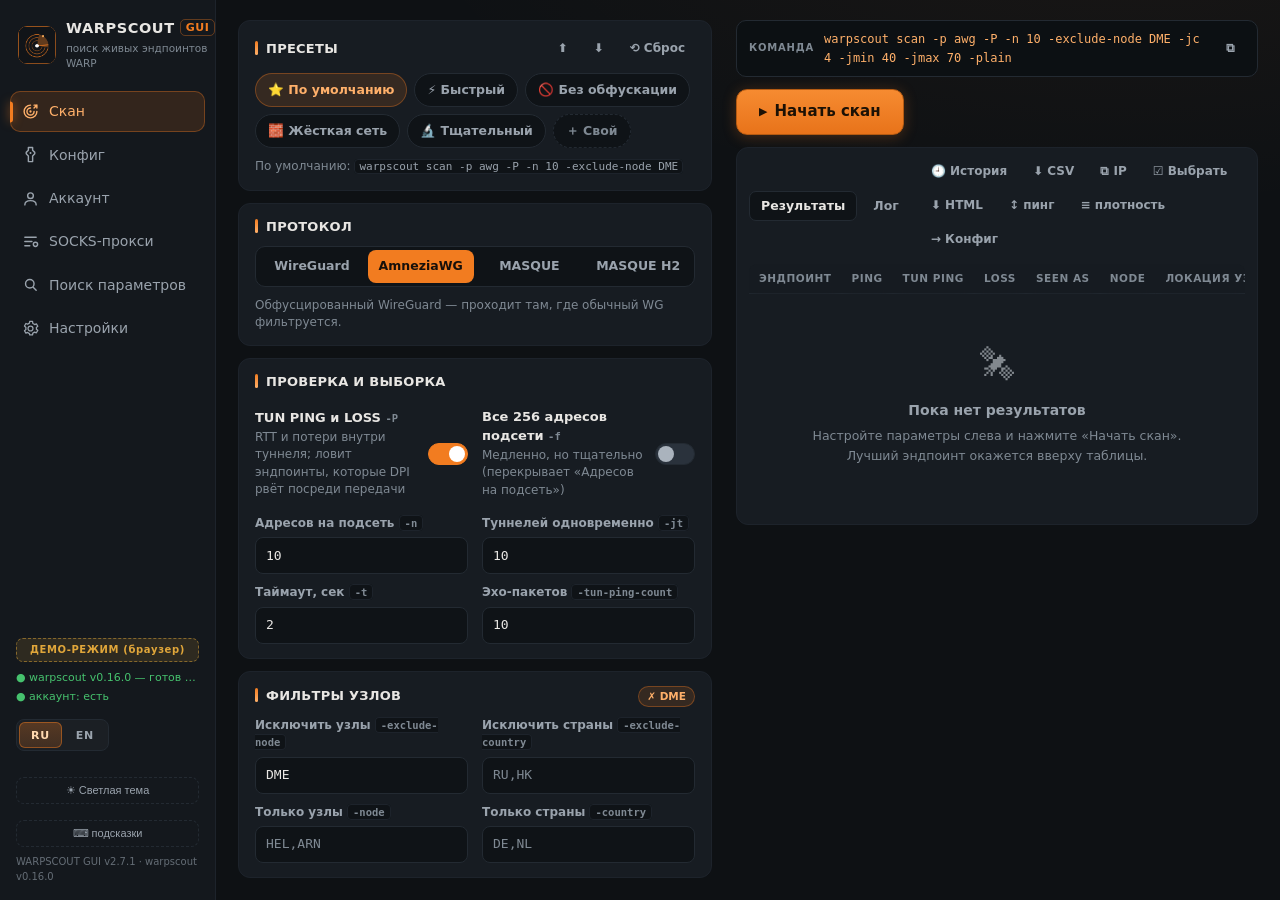
==== index.html @ 7aa06a0f "demo 2.7.1: авто-деплой CI (тег v2.7.1)" ====
<!DOCTYPE html>
<html lang="ru">
<head>
  <meta charset="UTF-8" />
  <!-- v2.5.9 (аудит SEC-3): CSP — второй барьер после экранирования.
       Все скрипты/стили/картинки — только локальные файлы приложения;
       'unsafe-inline' в style-src нужен статическим style="" и innerHTML;
       file: — явный источник для Android-ассетов (file:-origin, где 'self'
       ненадёжен); connect-src — только локальный WS/HTTP Neutralino
       (приложение не ходит во внешние хосты: регистрацию и скан делает
       ядро warpscout); object/base-uri/form-action закрыты. -->
  <meta http-equiv="Content-Security-Policy" content="default-src 'none'; script-src 'self' file:; style-src 'self' file: 'unsafe-inline'; img-src 'self' file: data:; font-src 'self' file: data:; connect-src 'self' ws://127.0.0.1:* ws://localhost:* http://127.0.0.1:* http://localhost:*; object-src 'none'; base-uri 'none'; form-action 'none'" />
  <meta name="viewport" content="width=device-width, initial-scale=1.0, viewport-fit=cover" />
  <title>WARPSCOUT GUI</title>
  <link rel="stylesheet" href="css/app.css?v=v2.7.1" />
  <link rel="stylesheet" href="css/touch.css?v=v2.7.1" />
  <link rel="icon" href="icons/favicon.png" />
  <script src="js/demo-touch.js?v=v2.7.1"></script>
</head>
<body>
  <div id="app" class="app">
    <!-- ══════════ Sidebar ══════════ -->
    <aside class="sidebar" id="sidebar">
      <div class="brand">
        <img src="icons/appIcon.png" alt="Логотип WARPSCOUT GUI" class="brand__icon" />
        <div class="brand__text">
          <div class="brand__name">WARPSCOUT<span class="brand__gui">GUI</span></div>
          <div class="brand__sub">поиск живых эндпоинтов WARP</div>
        </div>
      </div>

      <nav class="nav" aria-label="Разделы приложения">
        <button class="nav__item is-active" data-tab="scan" type="button" aria-label="Скан">
          <svg viewBox="0 0 24 24" class="nav__ico" aria-hidden="true" focusable="false"><path d="M12 3a9 9 0 1 0 9 9" fill="none" stroke="currentColor" stroke-width="2" stroke-linecap="round"/><path d="M12 7a5 5 0 1 0 5 5" fill="none" stroke="currentColor" stroke-width="2" stroke-linecap="round"/><circle cx="12" cy="12" r="1.6" fill="currentColor"/><path d="M17 7l4-4M21 3h-4M21 3v4" stroke="currentColor" stroke-width="2" stroke-linecap="round" fill="none"/></svg>
          <span>Скан</span>
        </button>
        <button class="nav__item" data-tab="config" type="button" aria-label="Конфиг">
          <svg viewBox="0 0 24 24" class="nav__ico" aria-hidden="true" focusable="false"><path d="M9 2h6v4l3 3v2l-3 3v8H9v-8l-3-3V9l3-3V2z" fill="none" stroke="currentColor" stroke-width="2" stroke-linejoin="round"/><circle cx="12" cy="10" r="1.4" fill="currentColor"/></svg>
          <span>Конфиг</span>
        </button>
        <button class="nav__item" data-tab="account" type="button" aria-label="Аккаунт">
          <svg viewBox="0 0 24 24" class="nav__ico" aria-hidden="true" focusable="false"><circle cx="12" cy="8" r="4" fill="none" stroke="currentColor" stroke-width="2"/><path d="M4 21c0-4 3.6-6 8-6s8 2 8 6" fill="none" stroke="currentColor" stroke-width="2" stroke-linecap="round"/></svg>
          <span>Аккаунт</span>
        </button>
        <button class="nav__item" data-tab="socks" type="button" aria-label="SOCKS-прокси">
          <svg viewBox="0 0 24 24" class="nav__ico" aria-hidden="true" focusable="false"><path d="M4 6h16M4 12h10M4 18h7" stroke="currentColor" stroke-width="2" stroke-linecap="round"/><circle cx="19" cy="16" r="3" fill="none" stroke="currentColor" stroke-width="2"/></svg>
          <span>SOCKS-прокси</span>
        </button>
        <button class="nav__item" data-tab="tools" type="button" aria-label="Поиск параметров">
          <svg viewBox="0 0 24 24" class="nav__ico" aria-hidden="true" focusable="false"><circle cx="11" cy="11" r="6" fill="none" stroke="currentColor" stroke-width="2"/><path d="M20 20l-4.2-4.2" stroke="currentColor" stroke-width="2" stroke-linecap="round"/></svg>
          <span>Поиск параметров</span>
        </button>
        <button class="nav__item" data-tab="settings" type="button" aria-label="Настройки">
          <svg viewBox="0 0 24 24" class="nav__ico" aria-hidden="true" focusable="false"><path d="M12 8.5A3.5 3.5 0 1 0 12 15.5 3.5 3.5 0 0 0 12 8.5zm8.4 3.5a8.4 8.4 0 0 0-.15-1.5l2.05-1.6-2-3.46-2.42.98a8.4 8.4 0 0 0-2.6-1.5L14.9 2h-4l-.37 2.42a8.4 8.4 0 0 0-2.6 1.5l-2.42-.98-2 3.46L5.56 10.5a8.4 8.4 0 0 0 0 3L3.5 15.1l2 3.46 2.42-.98a8.4 8.4 0 0 0 2.6 1.5L10.9 21h4l.37-2.42a8.4 8.4 0 0 0 2.6-1.5l2.42.98 2-3.46-2.06-1.6c.1-.49.17-.99.17-1.5z" fill="none" stroke="currentColor" stroke-width="1.8" stroke-linejoin="round"/></svg>
          <span>Настройки</span>
        </button>
      </nav>

      <div class="sidebar__footer">
        <div class="mode-badge" id="modeBadge" hidden>ДЕМО-РЕЖИМ (браузер)</div>
        <div class="statusline" id="statusline">
          <div class="statusline__row" id="stWs" title="">● warpscout: проверка…</div>
          <div class="statusline__row" id="stAcc">● аккаунт: проверка…</div>
        </div>
        <button class="sidebar__kbd" id="btnTheme" type="button" title="Переключить светлую/тёмную тему" aria-label="Переключить тему">☀ Светлая тема</button>
        <button class="sidebar__kbd" id="btnKbd" type="button" title="Горячие клавиши (?)" aria-label="Горячие клавиши">⌨ подсказки</button>
        <div class="sidebar__ver">WARPSCOUT GUI v2.7.1 · warpscout v0.16.0</div>
      </div>
    </aside>

    <!-- ══════════ Main ══════════ -->
    <main class="main">
      <!-- ───────── SCAN TAB ───────── -->
      <section class="tab is-active" id="tab-scan" aria-label="Скан">
        <div class="scan-grid">
          <div class="scan-form">
            <div class="card">
              <div class="card__head">
                <h2>Пресеты</h2>
                <div class="card__tools">
                  <button class="btn btn--ghost btn--sm" id="btnPresetsExport" type="button" title="Экспортировать свои пресеты в JSON-файл (поделиться)" aria-label="Экспорт пресетов">⬆</button>
                  <button class="btn btn--ghost btn--sm" id="btnPresetsImport" type="button" title="Импортировать пресеты из JSON-файла" aria-label="Импорт пресетов">⬇</button>
                  <button class="btn btn--ghost btn--sm" id="btnResetPreset" type="button" title="Вернуть команду по умолчанию">⟲ Сброс</button>
                </div>
              </div>
              <div class="chips" id="presetChips">
                <button class="chip is-active" data-preset="default" type="button">⭐ По умолчанию</button>
                <button class="chip" data-preset="fast" type="button">⚡ Быстрый</button>
                <button class="chip" data-preset="noobf" type="button">🚫 Без обфускации</button>
                <button class="chip" data-preset="hard" type="button">🧱 Жёсткая сеть</button>
                <button class="chip" data-preset="full" type="button">🔬 Тщательный</button>
                <span id="customPresetChips" class="chips__custom"></span>
                <button class="chip chip--add" id="btnPresetSave" type="button" title="Сохранить текущие параметры как пресет">＋ Свой</button>
              </div>
              <div class="preset-save hidden" id="presetSaveRow">
                <input type="text" id="presetName" maxlength="24" placeholder="Название пресета" aria-label="Название пресета" />
                <button class="btn btn--primary btn--sm" id="btnPresetSaveOk" type="button">Сохранить</button>
                <button class="btn btn--ghost btn--sm" id="btnPresetSaveCancel" type="button">Отмена</button>
              </div>
              <p class="hint" id="presetHint">По умолчанию: <code>warpscout scan -p awg -P -n 10 -exclude-node DME</code></p>
            </div>

            <div class="card">
              <div class="card__head"><h2>Протокол</h2></div>
              <div class="seg" id="protoSeg" role="radiogroup" aria-label="Протокол туннеля">
                <button class="seg__btn" data-proto="wg" type="button">WireGuard</button>
                <button class="seg__btn is-active" data-proto="awg" type="button">AmneziaWG</button>
                <button class="seg__btn" data-proto="masque" type="button">MASQUE</button>
                <button class="seg__btn" data-proto="masque-h2" type="button">MASQUE H2</button>
              </div>
              <p class="hint" id="protoHint">Обфусцированный WireGuard — проходит там, где обычный WG фильтруется.</p>
            </div>

            <div class="card">
              <div class="card__head"><h2>Проверка и выборка</h2></div>
              <div class="form-grid">
                <label class="switch-row" for="fTunPing">
                  <div>
                    <div class="switch-row__title">TUN PING и LOSS <code>-P</code></div>
                    <div class="hint">RTT и потери внутри туннеля; ловит эндпоинты, которые DPI рвёт посреди передачи</div>
                  </div>
                  <span class="switch"><input type="checkbox" id="fTunPing" checked /><i></i></span>
                </label>
                <label class="switch-row" for="fFull">
                  <div>
                    <div class="switch-row__title">Все 256 адресов подсети <code>-f</code></div>
                    <div class="hint">Медленно, но тщательно (перекрывает «Адресов на подсеть»)</div>
                  </div>
                  <span class="switch"><input type="checkbox" id="fFull" /><i></i></span>
                </label>
                <label class="field">
                  <span class="field__label">Адресов на подсеть <code>-n</code></span>
                  <input type="number" id="fSample" min="1" max="256" value="10" />
                </label>
                <label class="field">
                  <span class="field__label">Туннелей одновременно <code>-jt</code></span>
                  <input type="number" id="fJt" min="1" max="100" value="10" />
                </label>
                <label class="field">
                  <span class="field__label">Таймаут, сек <code>-t</code></span>
                  <input type="number" id="fTimeout" min="1" max="30" value="2" />
                </label>
                <label class="field">
                  <span class="field__label">Эхо-пакетов <code>-tun-ping-count</code></span>
                  <input type="number" id="fTunPingCount" min="5" max="50" value="10" />
                </label>
              </div>
            </div>

            <div class="card">
              <div class="card__head">
                <h2>Фильтры узлов</h2>
                <!-- v2.6.4: живой индикатор активных фильтров (рендерит renderNodeFilterBadge,
                     13-form-paths.js) вместо статичного «DME исключён» -->
                <span class="badge badge--accent badge--filter" id="nodeFilterBadge" data-i18n="off" hidden></span>
              </div>
              <div class="form-grid form-grid--2">
                <label class="field">
                  <span class="field__label">Исключить узлы <code>-exclude-node</code></span>
                  <input type="text" id="fExclNode" value="DME" list="colos" placeholder="DME,FRA" />
                </label>
                <label class="field">
                  <span class="field__label">Исключить страны <code>-exclude-country</code></span>
                  <input type="text" id="fExclCountry" placeholder="RU,HK" list="isoCodes" />
                </label>
                <label class="field">
                  <span class="field__label">Только узлы <code>-node</code></span>
                  <input type="text" id="fNode" placeholder="HEL,ARN" list="colos" />
                </label>
                <label class="field">
                  <span class="field__label">Только страны <code>-country</code></span>
                  <input type="text" id="fCountry" placeholder="DE,NL" list="isoCodes" />
                </label>
              </div>
              <datalist id="colos">
                <option value="DME"></option><option value="LED"></option><option value="ARN"></option>
                <option value="HEL"></option><option value="FRA"></option><option value="AMS"></option>
                <option value="WAW"></option><option value="VIE"></option><option value="PRG"></option>
                <option value="IST"></option><option value="HKG"></option><option value="SIN"></option>
                <option value="NRT"></option><option value="LAX"></option><option value="JFK"></option>
              </datalist>
              <datalist id="isoCodes">
                <option value="RU"></option><option value="DE"></option><option value="NL"></option>
                <option value="SE"></option><option value="FI"></option><option value="PL"></option>
                <option value="US"></option><option value="HK"></option><option value="SG"></option>
                <option value="TR"></option><option value="AT"></option><option value="CZ"></option>
              </datalist>
            </div>

            <div class="card" id="cardAwg">
              <div class="card__head"><h2>Обфускация AmneziaWG</h2></div>
              <p class="hint">Jc/Jmin/Jmax — общие с генератором конфигов: правка здесь или на вкладке «Конфиг» синхронно меняет оба. «Случайный junk» рандомизирует набор только на время прогона — конфиг не трогает.</p>
              <div class="field">
                <span class="field__label">Поддельный первый пакет <code>-gen-i1</code></span>
                <div class="seg seg--wrap" id="i1Seg" role="radiogroup" aria-label="Генерация I1">
                  <button class="seg__btn is-active" data-i1="" type="button">iCloud (базовый)</button>
                  <button class="seg__btn" data-i1="quic" type="button">QUIC</button>
                  <button class="seg__btn" data-i1="dns" type="button">DNS</button>
                  <button class="seg__btn" data-i1="sip" type="button">SIP</button>
                  <button class="seg__btn" data-i1="stun" type="button">STUN</button>
                  <button class="seg__btn" data-i1="random" type="button">Random</button>
                </div>
              </div>
              <div class="form-grid form-grid--2">
                <label class="field">
                  <span class="field__label">SNI для I1 <code>-i1-sni</code></span>
                  <input type="text" id="fI1Sni" placeholder="случайный известный хост" list="sniHints" />
                </label>
                <label class="field">
                  <span class="field__label">Мусорных пакетов <code>-jc</code></span>
                  <input type="number" id="fJc" min="0" max="255" value="4" />
                </label>
                <label class="field">
                  <span class="field__label">Jmin <code>-jmin</code></span>
                  <input type="number" id="fJmin" min="0" max="5000" value="40" />
                </label>
                <label class="field">
                  <span class="field__label">Jmax <code>-jmax</code></span>
                  <input type="number" id="fJmax" min="0" max="5000" value="70" />
                </label>
              </div>
              <label class="switch-row" for="fGenJunk">
                <div>
                  <div class="switch-row__title">Случайный junk <code>-gen-junk</code></div>
                  <div class="hint">Случайные jc/jmin/jmax на этот запуск (перекрывает поля выше)</div>
                </div>
                <span class="switch"><input type="checkbox" id="fGenJunk" /><i></i></span>
              </label>
            </div>

            <div class="card hidden" id="cardMasque">
              <div class="card__head"><h2>MASQUE</h2></div>
              <div class="form-grid form-grid--2">
                <label class="field">
                  <span class="field__label">SNI <code>-masque-sni</code></span>
                  <input type="text" id="fMasqueSni" placeholder="consumer-masque.cloudflareclient.com" list="sniHints" />
                </label>
                <label class="field">
                  <span class="field__label">Попыток на эндпоинт <code>-masque-attempts</code></span>
                  <input type="number" id="fMasqueAttempts" min="1" max="10" value="3" />
                </label>
              </div>
            </div>

            <details class="card card--details" id="cardWiW">
              <summary class="card__head"><h2>WARP-in-WARP и продвинутое</h2><span class="badge">опционально</span></summary>
              <div class="form-grid form-grid--2">
                <label class="field">
                  <span class="field__label">Через эндпоинт <code>-through</code></span>
                  <input type="text" id="fThrough" placeholder="188.114.97.177:2408" />
                </label>
                <label class="field">
                  <span class="field__label">Протокол внутри <code>-inner-proto</code></span>
                  <select id="fInnerProto"><option value="">wg (по умолчанию)</option><option value="awg">awg</option></select>
                </label>
                <label class="field field--wide">
                  <span class="field__label">Свои адреса <code>-target</code> (IP или CIDR, через запятую)</span>
                  <input type="text" id="fTarget" placeholder="188.114.98.58,162.159.192.0/28" />
                </label>
                <label class="field">
                  <span class="field__label">Цель TUN PING <code>-ping-target</code></span>
                  <input type="text" id="fPingTarget" placeholder="1.1.1.1" />
                </label>
                <label class="field">
                  <span class="field__label">Порт <code>-port</code></span>
                  <input type="number" id="fPort" min="0" max="65535" placeholder="авто" />
                </label>
              </div>
              <div class="switch-group">
                <label class="switch-row" for="fIpv6">
                  <div class="switch-row__title">IPv6-пулы <code>-6</code></div>
                  <span class="switch"><input type="checkbox" id="fIpv6" /><i></i></span>
                </label>
                <label class="switch-row" for="fSpeed">
                  <div class="switch-row__title">Замер скорости <code>-speed</code></div>
                  <span class="switch"><input type="checkbox" id="fSpeed" /><i></i></span>
                </label>
                <label class="switch-row" for="fBestBySpeed">
                  <div class="switch-row__title">Лучший по скорости <code>-best-by speed</code></div>
                  <span class="switch"><input type="checkbox" id="fBestBySpeed" /><i></i></span>
                </label>
              </div>
            </details>
          </div>

          <div class="scan-exec">
            <div class="cmd-bar" id="cmdBar" title="Точная команда, которая будет запущена">
              <span class="cmd-bar__label">команда</span>
              <code class="cmd-bar__cmd" id="cmdPreview">warpscout scan -p awg -P -n 10 -exclude-node DME</code>
              <button class="btn btn--ghost btn--sm" id="btnCopyCmd" type="button" title="Скопировать команду">⧉</button>
            </div>
            <div class="run-row">
              <button class="btn btn--primary btn--xl" id="btnRunScan" type="button">
                <span class="btn__ico">▶</span><span id="btnRunScanLabel">Начать скан</span>
              </button>
              <button class="btn btn--danger btn--xl" id="btnStopScan" type="button" hidden>
                <span class="btn__ico">■</span> Остановить
              </button>
              <div class="scan-progress" id="scanProgress" hidden>
                <div class="scan-progress__phase" id="scanPhase">Phase 1…</div>
                <div class="scan-progress__bar"><i id="scanBarFill"></i></div>
              </div>
            </div>

            <div class="scan-live hidden" id="scanLive" role="status">
              <div class="scan-live__head">
                <span class="scan-live__dot" id="scanLiveDot" aria-hidden="true"></span>
                <span class="scan-live__title" id="scanLiveTitle">Прямой эфир</span>
                <span class="scan-live__phase" id="scanLivePhase"></span>
                <span class="scan-live__meta" id="scanLiveMeta"></span>
                <span class="scan-live__time" id="scanLiveElapsed">00:00</span>
              </div>
              <canvas class="scan-live__canvas" id="scanLiveCanvas" aria-hidden="true"></canvas>
              <div class="scan-live__nodes" id="scanLiveNodes" aria-hidden="true"></div>
            </div>

            <div class="card card--results">
              <div class="card__head">
                <div class="subtabs">
                  <button class="subtab is-active" data-subtab="results" type="button">Результаты <span class="badge" id="resCount" hidden>0</span></button>
                  <button class="subtab" data-subtab="log" type="button">Лог</button>
                </div>
                <div class="card__tools">
                  <button class="btn btn--ghost btn--sm" id="btnHistory" type="button" title="История сканов этого приложения">🕘 История</button>
                  <button class="btn btn--ghost btn--sm" id="btnExportCsv" type="button" title="Сохранить таблицу в CSV">⬇ CSV</button>
                  <button class="btn btn--ghost btn--sm" id="btnCopyEps" type="button" title="Скопировать рабочие эндпоинты (по одному в строке)">⧉ IP</button>
                  <button class="btn btn--ghost btn--sm" id="btnSelectMode" type="button" title="Выбрать несколько эндпоинтов для пакетной проверки">☑ Выбрать</button>
                  <button class="btn btn--ghost btn--sm" id="btnExportHtml" type="button" title="Автономный HTML-отчёт по текущей таблице">⬇ HTML</button>
                  <button class="btn btn--ghost btn--sm" id="btnSortPing" type="button" title="Переключить: порядок отчёта / сортировка по TUN PING">↕ пинг</button>
                  <button class="btn btn--ghost btn--sm" id="btnDensity" type="button" title="Компактная таблица (меньше отступы)">≡ плотность</button>
                  <button class="btn btn--ghost btn--sm" id="btnToConfig" type="button" title="Лучший результат → генератор конфига">→ Конфиг</button>
                </div>
              </div>
              <div class="res-toolbar hidden" id="resToolbar">
                <div class="res-filter">
                  <span class="res-filter__ico" aria-hidden="true">🔎</span>
                  <input type="text" id="resFilter" placeholder="Фильтр: ip, узел, страна…" aria-label="Фильтр результатов" />
                  <button class="res-filter__clear hidden" id="resFilterClear" type="button" title="Очистить фильтр (Esc)" aria-label="Очистить фильтр">✕</button>
                </div>
                <span class="res-filter__meta" id="resFilterMeta" aria-live="polite"></span>
              </div>
              <!-- v2.0.0: панель пакетной проверки выбранных эндпоинтов -->
              <div class="batch-bar hidden" id="batchBar" aria-label="Пакетная проверка выбранных">
                <button class="btn btn--sm batch-bar__go" id="btnBatchCheck" type="button">⚡ Проверить выбранные (<span id="batchCount">0</span>)</button>
                <button class="btn btn--ghost btn--sm" id="btnBatchCancel" type="button">Отмена</button>
                <span class="batch-bar__meta" id="batchMeta" aria-live="polite"></span>
              </div>
              <div class="history hidden" id="historyPanel" aria-label="История сканов"></div>
              <div class="res-stats hidden" id="resStats" aria-label="Статистика результатов"></div>
              <div class="table-wrap" id="resultsWrap">
                <table class="rtable" id="resultsTable">
                  <thead id="resultsHead"></thead>
                  <tbody id="resultsBody"></tbody>
                </table>
                <div class="empty" id="resultsEmpty">
                  <div class="empty__ico">🛰</div>
                  <div class="empty__title">Пока нет результатов</div>
                  <div class="empty__hint">Настройте параметры слева и нажмите «Начать скан».<br/>Лучший эндпоинт окажется вверху таблицы.</div>
                </div>
              </div>
              <div class="log-wrap hidden" id="logWrap">
                <pre class="log" id="scanLog"></pre>
              </div>
            </div>
          </div>
        </div>
      </section>

      <!-- ───────── CONFIG TAB ───────── -->
      <section class="tab" id="tab-config" aria-label="Генератор конфигов">
        <div class="config-grid">
          <div class="config-form">
            <div class="card">
              <div class="card__head"><h2>Эндпоинт</h2></div>
              <div class="field">
                <span class="field__label">Из последнего скана или вручную</span>
                <select id="cfgEndpointSel"><option value="">— выберите из результатов скана —</option></select>
                <input type="text" id="cfgEndpoint" placeholder="188.114.98.58:2408" style="margin-top:8px" />
                <div class="hint" id="cfgEndpointInfo" hidden></div>
              </div>
            </div>

            <div class="card">
              <div class="card__head"><h2>Версия конфига</h2></div>
              <div class="seg seg--wrap" id="cfgVerSeg" role="radiogroup" aria-label="Версия AWG">
                <button class="seg__btn" data-ver="wg" type="button">WireGuard</button>
                <button class="seg__btn" data-ver="awg15" type="button">AWG 1.5</button>
                <button class="seg__btn" data-ver="awg20" type="button">AWG 2.0</button>
                <button class="seg__btn is-active" data-ver="awg31" type="button">AWG 3.1</button>
              </div>
              <p class="hint" id="cfgVerHint">3.1 — маскировка поведения соединения: случайные тайминги, паддинг, трейлеры. Как в примере.</p>
            </div>

            <div class="card">
              <div class="card__head"><h2>DNS</h2></div>
              <div class="seg seg--wrap" id="cfgDnsSeg" role="radiogroup" aria-label="DNS">
                <button class="seg__btn is-active" data-dns="cloudflare" type="button">Cloudflare</button>
                <button class="seg__btn" data-dns="quad9" type="button">Quad9</button>
                <button class="seg__btn" data-dns="google" type="button">Google</button>
                <button class="seg__btn" data-dns="adguard" type="button">AdGuard</button>
                <button class="seg__btn" data-dns="custom" type="button">Свой</button>
              </div>
              <input type="text" id="cfgDnsCustom" placeholder="9.9.9.9, 149.112.112.112" class="hidden" style="margin-top:8px" />
              <!-- v2.4.3: тумблер IPv6-адресов DNS (по умолчанию включён) -->
              <label class="switch-row" for="cfgDnsV6" style="margin-top:10px">
                <div>
                  <div class="switch-row__title">Использовать IPv6</div>
                  <div class="hint">Добавляет v6-адреса выбранного DNS-провайдера к IPv4 (отключите, если у сети нет IPv6-маршрута)</div>
                </div>
                <span class="switch"><input type="checkbox" id="cfgDnsV6" checked /><i></i></span>
              </label>
            </div>

            <div class="card">
              <div class="card__head"><h2>Интерфейс</h2></div>
              <div class="form-grid form-grid--2">
                <label class="field">
                  <span class="field__label">MTU</span>
                  <input type="number" id="cfgMtu" value="1280" min="576" max="1500" />
                </label>
                <label class="field">
                  <span class="field__label">PersistentKeepalive (0 — не писать строку)</span>
                  <input type="number" id="cfgKeepalive" value="0" min="0" max="120" />
                </label>
                <label class="field">
                  <span class="field__label">AllowedIPs</span>
                  <select id="cfgAllowed">
                    <option value="both">0.0.0.0/0, ::/0 (весь трафик)</option>
                    <option value="v4">0.0.0.0/0 (только IPv4)</option>
                    <option value="v6">::/0 (только IPv6)</option>
                    <option value="custom">Своё…</option>
                  </select>
                </label>
                <label class="field">
                  <span class="field__label">Table = off (маршруты не трогать)</span>
                  <span class="switch"><input type="checkbox" id="cfgTableOff" /><i></i></span>
                </label>
              </div>
              <input type="text" id="cfgAllowedCustom" placeholder="свои подсети через запятую" class="hidden" style="margin-top:8px" />
            </div>

            <div class="card" id="cfgObfCard">
              <div class="card__head">
                <h2>Параметры обфускации</h2>
                <button class="btn btn--ghost btn--sm" id="btnCfgDefaults" type="button">⟲ из примера</button>
              </div>
              <div class="form-grid form-grid--3">
                <label class="field"><span class="field__label">Jc</span><input type="number" id="cfgJc" value="4" /></label>
                <label class="field"><span class="field__label">Jmin</span><input type="number" id="cfgJmin" value="40" /></label>
                <label class="field"><span class="field__label">Jmax</span><input type="number" id="cfgJmax" value="70" /></label>
                <label class="field"><span class="field__label">S1</span><input type="number" id="cfgS1" value="0" /></label>
                <label class="field"><span class="field__label">S2</span><input type="number" id="cfgS2" value="0" /></label>
                <label class="field"><span class="field__label">S3</span><input type="number" id="cfgS3" value="0" /></label>
                <label class="field"><span class="field__label">S4</span><input type="number" id="cfgS4" value="0" /></label>
                <label class="field"><span class="field__label">H1</span><input type="text" id="cfgH1" value="1" /></label>
                <label class="field"><span class="field__label">H2</span><input type="text" id="cfgH2" value="2" /></label>
                <label class="field"><span class="field__label">H3</span><input type="text" id="cfgH3" value="3" /></label>
                <label class="field"><span class="field__label">H4</span><input type="text" id="cfgH4" value="4" /></label>
              </div>
              <p class="hint">Jc/Jmin/Jmax — общие с карточкой «Обфускация AmneziaWG» на вкладке «Скан»: скан проверяет эндпоинты ровно с тем набором, который уйдёт в конфиг.</p>
              <details class="cfg-advanced">
                <summary>Дополнительно (I1–I5, AWG 3.1 тайминги…)</summary>
                <div class="form-grid">
                  <label class="field field--wide">
                    <span class="field__label">I1 (CPS-пакет, hex)</span>
                    <textarea id="cfgI1" rows="3" spellcheck="false"></textarea>
                    <!-- v2.6.4: честное пояснение, откуда берётся I1 (запрос пользователя) -->
                    <!-- v2.7.1: теперь есть кнопка «I1 из сканирования» — свежий пакет того же профиля -->
                    <p class="hint">Скан с -gen-i1 генерирует I1 на лету и в отчёт его не выносит. Конкретный пакет: кнопка «I1 из сканирования» — свежий пакет того же профиля, что у последнего скана, проверенный на эндпоинте конфига; либо «Поиск параметров» → «Применить найденное».</p>
                  </label>
                  <div class="row-buttons">
                    <button class="btn btn--accent btn--sm" id="btnI1FromScan" type="button" title="Сгенерировать свежий I1 тем же профилем, каким шёл последний скан, и подставить в конфиг">I1 из сканирования</button>
                    <button class="btn btn--ghost btn--sm" id="btnImportI1" type="button">Импорт I1 из .conf</button>
                    <button class="btn btn--accent btn--sm" id="btnImportConf" type="button" title="Разобрать весь .conf-файл (WG / AWG 1.5–3.1) и подставить все поля">📥 Импорт .conf целиком</button>
                    <button class="btn btn--ghost btn--sm" id="btnClearI1" type="button">Очистить I1</button>
                  </div>
                  <input type="file" id="importConfFile" accept=".conf,.txt,text/plain" class="hidden" aria-hidden="true" tabindex="-1" />
                  <div class="form-grid form-grid--3" id="cfgAwg31Grid">
                    <label class="field"><span class="field__label">ContentPaddingAddition</span><input type="text" id="cfgCpa" value="27-97" /></label>
                    <label class="field"><span class="field__label">RekeyAfterTime</span><input type="text" id="cfgRekeyAfter" value="116-131" /></label>
                    <label class="field"><span class="field__label">RekeyTimeout</span><input type="text" id="cfgRekeyTo" value="6-9" /></label>
                    <label class="field"><span class="field__label">RejectAfterTime</span><input type="text" id="cfgRejectAfter" value="171-196" /></label>
                    <label class="field"><span class="field__label">KeepaliveTimeout</span><input type="text" id="cfgKeepaliveTo" value="9-16" /></label>
                    <label class="field"><span class="field__label">MaxHandshakeAttempts</span><input type="text" id="cfgMaxHs" value="18-26" /></label>
                    <label class="field"><span class="field__label">RandomTrailers</span><select id="cfgTrailers"><option value="on">on</option><option value="off">off</option></select></label>
                    <label class="field"><span class="field__label">DisableCookies</span><select id="cfgNoCookies"><option value="on">on</option><option value="off">off</option></select></label>
                    <label class="field"><span class="field__label">HeaderProtectionKey (опц.)</span><input type="text" id="cfgHpk" placeholder="32-байтный ключ" /></label>
                  </div>
                </div>
              </details>
            </div>

            <div class="card">
              <div class="card__head"><h2>Ключи аккаунта</h2><span class="badge" id="cfgKeysState">—</span></div>
              <p class="hint">Приватный ключ и адреса берутся из файла аккаунта <code>warpscout-account.json</code>. Смотрите вкладку «Аккаунт».</p>
            </div>
          </div>

          <div class="config-preview">
            <div class="card card--preview">
              <div class="card__head">
                <h2>Предпросмотр <span class="mono-badge" id="cfgFileName">warp.conf</span></h2>
                <div class="card__tools">
                  <button class="btn btn--ghost btn--sm" id="btnConfQr" type="button" title="Показать QR-код конфига (импорт камерой в WireGuard / AmneziaVPN)">▣ QR</button>
                  <button class="btn btn--ghost btn--sm" id="btnCopyConf" type="button">⧉ Копировать</button>
                  <button class="btn btn--primary btn--sm" id="btnSaveConf" type="button">💾 Сохранить как…</button>
                </div>
              </div>
              <pre class="conf" id="confPreview"></pre>
              <p class="hint">Конфиг готов к импорту в AmneziaVPN / AmneziaWG (для AWG) или в WireGuard (для WG).</p>
            </div>

            <div class="card" id="cardExport">
              <div class="card__head"><h2>Экспорт для других клиентов</h2></div>
              <p class="hint">Тот же аккаунт и те же параметры обфускации в формате Clash.Meta/mihomo: WireGuard+AmneziaWG-прокси и MASQUE-узлы. Reserved-байты WARP возьмите из рабочего Clash/wgcf-конфига того же аккаунта — они привязаны к регистрации. Доп. ключи WireSock (Id/Ip/Ib) попадают только в WireSock-экспорт.</p>
              <div class="form-grid form-grid--2">
                <label class="field"><span class="field__label">Reserved (для Clash, опц.)</span><input type="text" id="cfgReserved" placeholder="108, 73, 80" /></label>
                <label class="field"><span class="field__label">WireSock Id (опц.)</span><input type="text" id="cfgWsId" placeholder="psbank.ru" /></label>
                <label class="field"><span class="field__label">WireSock Ip (опц.)</span><input type="text" id="cfgWsIp" placeholder="quic" /></label>
                <label class="field"><span class="field__label">WireSock Ib (опц.)</span><input type="text" id="cfgWsIb" placeholder="curl" /></label>
              </div>
              <div class="row-buttons">
                <button class="btn btn--ghost btn--sm" id="btnExportClash" type="button">🧩 Clash .yaml</button>
                <button class="btn btn--ghost btn--sm" id="btnExportWs" type="button">🧦 WireSock .conf</button>
              </div>
            </div>
          </div>
        </div>
      </section>

      <!-- ───────── ACCOUNT TAB ───────── -->
      <section class="tab" id="tab-account" aria-label="Аккаунт WARP">
        <div class="account-grid">
          <div class="card">
            <div class="card__head"><h2>Аккаунт WARP</h2></div>
            <p class="hint">Скану нужен аккаунт WARP — это обычная регистрация устройства в Cloudflare, как у официального клиента. Приватный ключ остаётся на вашей машине.</p>
            <div class="acc-status" id="accStatus">
              <div class="acc-status__row"><span>Файл аккаунта</span><b id="accFileState">…</b></div>
              <div class="acc-status__row"><span>Путь</span><code id="accFilePath" class="code-clip">…</code></div>
              <div class="acc-status__row"><span>WG/AWG-устройство</span><b id="accMainState">…</b></div>
              <div class="acc-status__row"><span>MASQUE-устройство</span><b id="accMasqueState">…</b></div>
              <div class="acc-status__row"><span>Внешнее (WARP-in-WARP)</span><b id="accOuterState">…</b></div>
            </div>
            <div class="row-buttons">
              <button class="btn btn--primary" id="btnRegister" type="button">⚙️ Зарегистрировать / обновить ключи</button>
              <button class="btn btn--danger" id="btnRegisterFresh" type="button">🔥 Новый аккаунт (-fresh)</button>
              <button class="btn btn--ghost" id="btnRegisterStop" type="button" hidden>■ Остановить</button>
              <button class="btn btn--ghost" id="btnAccImport" type="button">📥 Импорт файла аккаунта</button>
              <button class="btn btn--ghost" id="btnOpenAccFolder" type="button">📁 Открыть папку</button>
              <button class="btn btn--ghost" id="btnAccRecheck" type="button">🔄 Проверить снова</button>
              <button class="btn btn--ghost" id="btnAccCopyPath" type="button">📋 Скопировать путь</button>
              <input type="file" id="importAccFile" accept=".json,.txt,application/json,text/plain" class="hidden" aria-hidden="true" tabindex="-1" />
            </div>
            <p class="hint">Файл кладётся сюда (путь выше). Если warpscout-account.json лежит рядом с warpscout.exe в bin — кнопка «Проверить снова» подхватит его без перезапуска. По умолчанию файл хранится в %APPDATA%\WARPScoutGUI.exe (вместе с отчётами и кэшем движка); папку можно сменить в Настройках → «Папка данных».</p>
            <p class="hint">«Обновить ключи» меняет ключи, не создавая новое устройство. «Новый аккаунт» регистрирует устройство с нуля. Готовый аккаунт из другой установки: «Импорт файла аккаунта» сам проверит JSON (нужны ключи private_key и peer_public_key) и сохранит его в папку выше с нужным именем.</p>
          </div>
          <div class="card card--results">
            <div class="card__head"><h2>Лог регистрации</h2></div>
            <pre class="log log--tall" id="accLog">Здесь появится вывод warpscout register…</pre>
            <div class="row-buttons" style="margin-top:10px">
              <button class="btn btn--ghost" id="btnAccUnblock" type="button">🔓 Разблокировать exe (антивирус)</button>
              <button class="btn btn--ghost" id="btnAccOpenExeDir" type="button">📂 Папка warpscout.exe</button>
              <button class="btn btn--ghost" id="btnAccCheckWs" type="button">🔎 Проверить warpscout</button>
            </div>
            <p class="hint" id="accLogHintWin">Если регистрация падает с «кодом -1»: «Проверить warpscout» показывает, запускается ли exe вообще; «Разблокировать exe» снимает метку «скачано из интернета» (PowerShell Unblock-File); папку из предыдущей кнопки добавьте в исключения антивируса.</p>
          </div>
        </div>
      </section>

      <!-- ───────── SOCKS TAB ───────── -->
      <section class="tab" id="tab-socks" aria-label="SOCKS-прокси">
        <div class="socks-grid">
          <div class="card">
            <div class="card__head"><h2>Проверка одного эндпоинта</h2></div>
            <p class="hint">Поднимает один туннель и раздаёт его как SOCKS5-прокси — чтобы проверить эндпоинт curl-ом или браузером. Не для постоянного использования.</p>
            <div class="form-grid">
              <label class="field field--wide">
                <span class="field__label">Эндпоинт <code>-e</code> (как в результатах скана)</span>
                <div style="display:flex; gap:8px">
                  <input type="text" id="socksEndpoint" placeholder="188.114.98.58:2408" />
                  <button class="btn btn--ghost" id="btnSocksBest" type="button" title="Взять лучший из последнего скана">★ Лучший</button>
                </div>
              </label>
              <label class="field">
                <span class="field__label">Протокол <code>-p</code></span>
                <select id="socksProto"><option value="awg">awg</option><option value="wg">wg</option><option value="masque">masque</option><option value="masque-h2">masque-h2</option></select>
              </label>
              <label class="field">
                <span class="field__label">Порт прокси <code>-P</code></span>
                <input type="number" id="socksPort" value="1080" min="1024" max="65535" />
              </label>
            </div>
            <div class="row-buttons">
              <button class="btn btn--primary" id="btnSocksRun" type="button">▶ Запустить прокси</button>
              <button class="btn btn--danger" id="btnSocksStop" type="button" hidden>■ Остановить</button>
            </div>
            <div class="socks-info" id="socksInfo" hidden>
              <div class="socks-info__row">Прокси: <code id="socksAddr">socks5h://127.0.0.1:1080</code> <button class="btn btn--ghost btn--sm" id="btnCopySocks" type="button">⧉</button></div>
              <div class="socks-info__row">Проверка: <code>curl -x socks5h://127.0.0.1:1080 https://ifconfig.co/json</code></div>
            </div>
          </div>
          <div class="card card--results">
            <div class="card__head"><h2>Лог прокси</h2></div>
            <pre class="log log--tall" id="socksLog">Здесь появится вывод warpscout socks…</pre>
          </div>
        </div>
      </section>

      <!-- ───────── TOOLS TAB ───────── -->
      <section class="tab" id="tab-tools" aria-label="Поиск параметров">
        <div class="tools-grid">
          <div class="card">
            <div class="card__head"><h2>find-junk — подбор junk-параметров</h2></div>
            <p class="hint" data-i18n="off">Если <code>scan -p awg</code> ничего не находит ни с одним I1 — запустите подбор junk-набора. Остановить можно в любой момент, лучший набор сохранится в логе.</p>
            <div class="form-grid form-grid--2">
              <label class="field">
                <span class="field__label">Профиль I1 <code>-gen-i1</code></span>
                <select id="fjGenI1"><option value="quic">quic</option><option value="random" selected>random</option><option value="dns">dns</option><option value="sip">sip</option><option value="stun">stun</option></select>
              </label>
              <label class="field">
                <span class="field__label">Порог успеха <code>-threshold</code></span>
                <input type="number" id="fjThreshold" value="95" min="10" max="100" />
              </label>
              <label class="field">
                <span class="field__label">Адресов на подсеть <code>-n</code></span>
                <input type="number" id="fjSample" value="5" min="1" max="256" />
              </label>
              <label class="field">
                <span class="field__label">Туннелей <code>-jt</code></span>
                <input type="number" id="fjJt" value="10" min="1" max="100" />
              </label>
            </div>
            <div class="row-buttons">
              <button class="btn btn--primary" id="btnFjRun" type="button">▶ Искать junk</button>
              <button class="btn btn--danger" id="btnFjStop" type="button" hidden>■ Стоп</button>
            </div>
          </div>
          <div class="card">
            <div class="card__head"><h2>find-sni — подбор SNI для MASQUE</h2></div>
            <p class="hint">Перебирает известные SNI для MASQUE и печатает готовую команду скана с рабочим именем.</p>
            <div class="form-grid form-grid--2">
              <label class="field">
                <span class="field__label">Транспорт <code>-p</code></span>
                <select id="fsProto"><option value="masque">masque (QUIC)</option><option value="masque-h2">masque-h2 (TCP)</option></select>
              </label>
              <label class="field">
                <span class="field__label">Порог успеха <code>-threshold</code></span>
                <input type="number" id="fsThreshold" value="70" min="10" max="100" />
              </label>
            </div>
            <div class="row-buttons">
              <button class="btn btn--primary" id="btnFsRun" type="button">▶ Искать SNI</button>
              <button class="btn btn--danger" id="btnFsStop" type="button" hidden>■ Стоп</button>
            </div>
          </div>
          <div class="card card--results tools-log">
            <div class="card__head">
              <h2>Лог</h2>
              <div class="card__tools">
                <span class="badge badge--accent hidden" id="foundCmdBadge">команда найдена!</span>
                <button class="btn btn--primary btn--sm" id="btnApplyFound" type="button">↧ Применить к скану</button>
              </div>
            </div>
            <pre class="log log--tall" id="toolsLog">…</pre>
          </div>
        </div>
      </section>

      <!-- ───────── SETTINGS TAB ───────── -->
      <section class="tab" id="tab-settings" aria-label="Настройки">
        <div class="settings-grid">
          <div class="card">
            <div class="card__head"><h2>Пути</h2></div>
            <div class="form-grid">
              <label class="field field--wide" id="fieldWsPath">
                <span class="field__label">Путь до warpscout.exe</span>
                <div style="display:flex; gap:8px">
                  <input type="text" id="setWsPath" placeholder="bin\warpscout.exe или папка с ним" />
                  <button class="btn btn--ghost" id="btnBrowseWs" type="button">Обзор…</button>
                  <button class="btn btn--ghost" id="btnCheckWs" type="button">Проверить</button>
                </div>
                <div class="hint ws-fullpath"><span class="ws-fullpath__label">Полный путь:</span> <code id="setWsFull">—</code></div>
                <div class="hint">Можно указать сам warpscout.exe или папку, где он лежит, — программа найдёт exe сама, в том числе в подпапке bin.</div>
                <div class="hint hint--pre" id="setWsVerHint">Проверка не выполнялась</div>
                <div class="row-buttons row-buttons--tight">
                  <button class="btn btn--ghost btn--sm" id="btnOpenWsFolder" type="button" title="Открыть папку, где программа ищет или нашла warpscout.exe">📁 Показать в папке</button>
                  <button class="btn btn--ghost btn--sm" id="btnCopyWsDiag" type="button" title="Скопировать отчёт о проверке текстом — удобно прислать вместо скриншота">⧉ Скопировать диагностику</button>
                </div>
              </label>
              <label class="field field--wide">
                <span class="field__label">Файл аккаунта <code>-a</code></span>
                <div style="display:flex; gap:8px">
                  <input type="text" id="setAccPath" readonly />
                  <button class="btn btn--ghost" id="btnOpenAcc" type="button">Показать в папке</button>
                </div>
              </label>
              <label class="field field--wide">
                <span class="field__label">Отчёты сканов сохраняются в</span>
                <div style="display:flex; gap:8px">
                  <input type="text" id="setReportDir" readonly />
                  <button class="btn btn--ghost" id="btnOpenReports" type="button">Открыть</button>
                </div>
              </label>
            </div>
          </div>
          <div class="card">
            <div class="card__head"><h2>Папка данных</h2></div>
            <p class="hint">Аккаунт, отчёты и веб-кэш движка (EBWebView) — в одной папке: %APPDATA%\WARPScoutGUI.exe. Она создаётся программой сама и всегда на месте — никаких ссылок и объединений. Можно выбрать и другую папку — например, на другом диске.</p>
            <div class="form-grid">
              <label class="field field--wide">
                <span class="field__label">Папка данных</span>
                <div style="display:flex; gap:8px">
                  <input type="text" id="setDataRoot" readonly />
                  <button class="btn btn--ghost" id="btnDataRootPick" type="button">📁 Выбрать…</button>
                  <button class="btn btn--ghost" id="btnDataRootOpen" type="button">📂 Открыть</button>
                  <!-- v2.6.0 (SEC-6): кнопка «В общую папку…» удалена вместе с
                       разрешением «Все файлы» — публичная выгрузка идёт в
                       Download/WARPScoutGUI через MediaStore без разрешений -->
                  <button class="btn btn--ghost" id="btnDataRootReset" type="button">↩ По умолчанию</button>
                </div>
              </label>
              <div class="field field--wide">
                <span class="field__label">Статус</span>
                <div style="display:flex; gap:8px; align-items:center">
                  <b id="udfState">…</b>
                </div>
                <div class="hint" id="dataRootHint">…</div>
              </div>
            </div>
          </div>
          <div class="card">
            <div class="card__head"><h2>Данные приложения</h2></div>
            <p class="hint">Настройки, пресеты и последние результаты хранятся локально в хранилище приложения. Резервная копия — один JSON-файл со всеми параметрами, пресетами и историей.</p>
            <div class="row-buttons">
              <button class="btn btn--ghost" id="btnExportState" type="button" title="Сохранить все настройки, пресеты и историю в файл">⬇ Резервная копия</button>
              <button class="btn btn--ghost" id="btnImportState" type="button" title="Восстановить настройки из файла резервной копии">⬆ Восстановить</button>
              <input type="file" id="importStateFile" accept=".json,application/json" class="hidden" />
              <input type="file" id="importPresetsFile" accept=".json,application/json" class="hidden" />
              <button class="btn btn--danger" id="btnResetStorage" type="button">Сбросить настройки и данные</button>
            </div>
          </div>
          <div class="card">
            <div class="card__head"><h2>О приложении</h2></div>
            <p class="hint" data-i18n="off">
              WARPSCOUT GUI — графическая оболочка для консольной утилиты
              <a href="https://github.com/vernette/warpscout" data-ext>warpscout</a> (v0.16.0, MIT).
              Ищет живые эндпоинты Cloudflare WARP из вашей сети, показывает узел и регион выхода и генерирует готовые конфиги WireGuard / AmneziaWG.<br/><br/>
              Дефолтная команда: <code>warpscout scan -p awg -P -n 10 -exclude-node DME</code><br/><br/>
              Скан запускается локально, без серверов-посредников: туннели поднимаются с вашей машины.
            </p>
          </div>
        </div>
      </section>
    </main>
  </div>

  <div class="toasts" id="toasts" aria-live="polite"></div>

  <!-- ══════════ Горячие клавиши (модалка) ══════════ -->
  <div class="modal hidden" id="kbdModal" role="dialog" aria-modal="true" aria-label="Горячие клавиши">
    <div class="modal__backdrop" data-close-kbd></div>
    <div class="modal__card">
      <div class="modal__head">
        <h2>⌨ Горячие клавиши</h2>
        <button class="modal__close" type="button" data-close-kbd aria-label="Закрыть">✕</button>
      </div>
      <div class="modal__body">
        <table class="kbd-table">
          <tbody>
            <tr><td><kbd>Ctrl</kbd>+<kbd>1</kbd>…<kbd>6</kbd></td><td>переключение вкладок</td></tr>
            <tr><td><kbd>Ctrl</kbd>+<kbd>Enter</kbd></td><td>начать скан</td></tr>
            <tr><td><kbd>Esc</kbd></td><td>остановить скан / закрыть панель или окно</td></tr>
            <tr><td><kbd>Ctrl</kbd>+<kbd>F</kbd></td><td>фильтр по результатам</td></tr>
            <tr><td><kbd>Ctrl</kbd>+<kbd>S</kbd></td><td>сохранить конфиг (на вкладке «Конфиг»)</td></tr>
            <tr><td><kbd>?</kbd></td><td>показать эту справку</td></tr>
          </tbody>
        </table>
        <p class="modal__note">Подсказка: наведите курсор на строку результата — появятся быстрые действия (⧉ копировать, ⚙ в конфиг, 🧦 в SOCKS, ⏵ сразу запустить прокси).</p>
        <div class="kbd-lang-row" id="kbdLangRow"></div>
      </div>
    </div>
  </div>

  <!-- ══════════ Сравнение двух сканов (модалка, v1.7.0) ══════════ -->
  <div class="modal hidden" id="cmpModal" role="dialog" aria-modal="true" aria-label="Сравнение двух сканов">
    <div class="modal__backdrop" data-close-cmp></div>
    <div class="modal__card modal__card--cmp">
      <div class="modal__head">
        <h2>⇅ Сравнение сканов</h2>
        <button class="modal__close" type="button" data-close-cmp aria-label="Закрыть">✕</button>
      </div>
      <div class="modal__body">
        <div class="cmp-pickers">
          <label class="cmp-pick">
            <span>Скан A</span>
            <select id="cmpSelA"></select>
          </label>
          <span class="cmp-vs">⇄</span>
          <label class="cmp-pick">
            <span>Скан B</span>
            <select id="cmpSelB"></select>
          </label>
        </div>
        <div id="cmpBody" class="cmp-body" aria-live="polite"></div>
        <p class="modal__note">Δ-пинг считается по общим эндпоинтам (A → B: зелёный — стало быстрее, красный — медленнее). Наборы берутся из сохранённой истории.</p>
      </div>
    </div>
  </div>

  <!-- ══════════ QR-код конфига (модалка) ══════════ -->
  <div class="modal hidden" id="qrModal" role="dialog" aria-modal="true" aria-label="QR-код конфига">
    <div class="modal__backdrop" data-close-qr></div>
    <div class="modal__card modal__card--qr">
      <div class="modal__head">
        <h2>▣ QR-код конфига</h2>
        <button class="modal__close" type="button" data-close-qr aria-label="Закрыть">✕</button>
      </div>
      <div class="modal__body modal__body--qr">
        <!-- v2.4.4: пейджер многостраничного QR (формат AmneziaVPN) -->
        <div class="qr-pager hidden" id="qrPager">
          <button class="btn btn--ghost btn--sm" id="btnQrPrev" type="button" aria-label="Предыдущая страница" title="Предыдущая страница">‹</button>
          <span class="qr-pager__label" id="qrPageLabel">страница 1 из 2</span>
          <button class="btn btn--ghost btn--sm" id="btnQrNext" type="button" aria-label="Следующая страница" title="Следующая страница">›</button>
        </div>
        <div class="qr-box" id="qrBox" aria-label="QR-код с текстом конфига"></div>
        <p class="modal__note">Отсканируйте камерой в AmneziaVPN («Сканировать QR-код») — конфиг перенесётся без файлов. Длинный конфиг разбивается на страницы: сканируйте их по очереди, пока все не соберутся, порядок не важен. В WireGuard длинный конфиг вносится файлом.</p>
        <div class="row-buttons row-buttons--center">
          <button class="btn btn--ghost btn--sm" id="btnQrPng" type="button">⬇ Сохранить PNG</button>
          <button class="btn btn--ghost btn--sm" id="btnQrCopy" type="button">⧉ Скопировать конфиг</button>
        </div>
      </div>
    </div>
  </div>

  <!-- ══════════ Быстрая проверка эндпоинта (модалка, v1.9.0) ══════════ -->
  <div class="modal hidden" id="qcModal" role="dialog" aria-modal="true" aria-label="Быстрая проверка эндпоинта">
    <div class="modal__backdrop" data-close-qc></div>
    <div class="modal__card modal__card--qc">
      <div class="modal__head">
        <h2>⚡ Быстрая проверка</h2>
        <button class="modal__close" type="button" data-close-qc aria-label="Закрыть">✕</button>
      </div>
      <div class="modal__body">
        <div class="qc-ep">
          <span class="qc-ep__addr mono" id="qcEp"></span>
          <span class="qc-ep__proto" id="qcProto"></span>
        </div>
        <div class="qc-cmd mono" id="qcCmd"></div>
        <div class="qc-log mono" id="qcLog" aria-live="polite"></div>
        <div class="qc-verdict hidden" id="qcVerdict"></div>
        <p class="modal__note">Одна строка warpscout вместо целого скана: <code>-target IP -port PORT</code> — handshake на указанный порт и пинг внутри туннеля. Вердикты сохраняются в журнал проверок (панель 🕘 История).</p>
      </div>
    </div>
  </div>

  <!-- подсказки SNI из исходников warpscout (i1Hosts + masque default) -->
  <datalist id="sniHints">
    <option value="consumer-masque.cloudflareclient.com"></option>
    <option value="www.apple.com"></option>
    <option value="www.google.com"></option>
    <option value="www.microsoft.com"></option>
    <option value="cdn.jsdelivr.net"></option>
  </datalist>

  <script src="js/mock.js?v=v2.7.1"></script>
  <script src="js/qrcode.js?v=v2.7.1"></script>
  <!-- ARCH-1 (v2.6.0): монолит app.js нарезан на модули — порядок загрузки строго по номеру -->
  <script src="js/wsg/01-platform.js?v=v2.7.1"></script>
  <script src="js/wsg/02-state.js?v=v2.7.1"></script>
  <script src="js/wsg/03-i18n.js?v=v2.7.1"></script>
  <script src="js/wsg/04-bridge.js?v=v2.7.1"></script>
  <script src="js/wsg/05-scan-core.js?v=v2.7.1"></script>
  <script src="js/wsg/06-results-scan.js?v=v2.7.1"></script>
  <script src="js/wsg/07-config-presets.js?v=v2.7.1"></script>
  <script src="js/wsg/08-live-qr.js?v=v2.7.1"></script>
  <script src="js/wsg/09-state-io.js?v=v2.7.1"></script>
  <script src="js/wsg/10-ui-panels.js?v=v2.7.1"></script>
  <script src="js/wsg/11-conf-qc-account.js?v=v2.7.1"></script>
  <script src="js/wsg/12-socks-tools-ui.js?v=v2.7.1"></script>
  <script src="js/wsg/13-form-paths.js?v=v2.7.1"></script>
  <script src="js/wsg/14-data-migrations.js?v=v2.7.1"></script>
  <script src="js/wsg/15-init.js?v=v2.7.1"></script>
</body>
</html>
---- css/app.css ----
/* ═══════════════════════════════════════════════════════════════
   WARPSCOUT GUI — stylesheet
   Dark carbon theme, orange accent (Cloudflare WARP vibe)
   ═══════════════════════════════════════════════════════════════ */

:root {
  --bg: #0e1114;
  --bg-soft: #14181d;
  --bg-card: #171c22;
  --bg-card-hover: #1b2129;
  --bg-input: #0f1317;
  --border: #232a32;
  --border-soft: #1d232b;
  --text: #e8e6e3;
  --text-dim: #9aa3ad;
  --text-faint: #7f8993; /* v2.4.6 (F52): ≥4.5:1 на карточках и сайдбаре (было #66707a — 3.4:1) */
  --accent: #f27c20;
  --accent-soft: rgba(242, 124, 32, 0.14);
  --accent-line: rgba(242, 124, 32, 0.35);
  --accent-text: #ffb06a;
  --ok: #46c26e;
  --ok-soft: rgba(70, 194, 110, 0.13);
  --warn: #e0a63a;
  --warn-soft: rgba(224, 166, 58, 0.13);
  --err: #e05b4d;
  --err-soft: rgba(224, 91, 77, 0.13);
  --radius: 12px;
  --radius-sm: 8px;
  --font: "Segoe UI", "Segoe UI Variable Text", system-ui, -apple-system, "Helvetica Neue", Arial, sans-serif;
  --mono: "Cascadia Code", "Cascadia Mono", Consolas, "JetBrains Mono", monospace;
  --shadow: 0 8px 28px rgba(0, 0, 0, 0.35);
}

* { box-sizing: border-box; margin: 0; padding: 0; }

html, body { height: 100%; }

body {
  font-family: var(--font);
  background: var(--bg);
  color: var(--text);
  font-size: 14px;
  line-height: 1.45;
  overflow: hidden;
  user-select: none;
}

::selection { background: var(--accent-soft); color: var(--accent-text); }

/* scrollbars */
::-webkit-scrollbar { width: 10px; height: 10px; }
::-webkit-scrollbar-track { background: transparent; }
::-webkit-scrollbar-thumb { background: #2a323c; border-radius: 6px; border: 2px solid var(--bg); }
::-webkit-scrollbar-thumb:hover { background: #3a4450; }

.hidden { display: none !important; }
[hidden] { display: none !important; }
.mono, code { font-family: var(--mono); font-size: 0.92em; }

/* ═══ Layout ═══ */
.app { display: flex; height: 100vh; }

.main {
  flex: 1;
  min-width: 0;
  overflow-y: auto;
  padding: 20px 22px;
  background:
    radial-gradient(1200px 500px at 85% -10%, rgba(242, 124, 32, 0.05), transparent 60%),
    var(--bg);
}

.tab { display: none; height: 100%; }
.tab.is-active { display: block; animation: tabIn 0.18s ease; }
@keyframes tabIn { from { opacity: 0; transform: translateY(4px); } to { opacity: 1; transform: none; } }

/* ═══ Sidebar ═══ */
.sidebar {
  width: 216px;
  min-width: 216px;
  background: var(--bg-soft);
  border-right: 1px solid var(--border-soft);
  display: flex;
  flex-direction: column;
  padding: 14px 10px;
  gap: 6px;
}

.brand { display: flex; align-items: center; gap: 10px; padding: 4px 8px 14px; }
.brand__icon { width: 38px; height: 38px; border-radius: 9px; }
.brand__name { font-weight: 700; letter-spacing: 0.04em; font-size: 14.5px; }
.brand__gui {
  color: var(--accent);
  margin-left: 5px;
  font-size: 11px;
  border: 1px solid var(--accent-line);
  padding: 1px 5px;
  border-radius: 5px;
  vertical-align: 2px;
}
.brand__sub { font-size: 10.5px; color: var(--text-faint); margin-top: 2px; }

.nav { display: flex; flex-direction: column; gap: 3px; }
.nav__item {
  display: flex;
  align-items: center;
  gap: 10px;
  padding: 9px 11px;
  background: transparent;
  border: 1px solid transparent;
  border-radius: 10px;
  color: var(--text-dim);
  font: inherit;
  font-weight: 500;
  cursor: pointer;
  text-align: left;
  transition: background 0.12s, color 0.12s;
  min-height: 40px;
}
.nav__item:hover { background: var(--bg-card); color: var(--text); }
.nav__item.is-active {
  background: var(--accent-soft);
  border-color: var(--accent-line);
  color: var(--accent-text);
}
.nav__ico { width: 17px; height: 17px; flex: none; }

.sidebar__footer { margin-top: auto; display: flex; flex-direction: column; gap: 8px; padding: 8px 6px 2px; }

.mode-badge {
  font-size: 10px;
  font-weight: 700;
  letter-spacing: 0.06em;
  color: var(--warn);
  background: var(--warn-soft);
  border: 1px dashed rgba(224, 166, 58, 0.5);
  padding: 4px 8px;
  border-radius: 7px;
  text-align: center;
}

.statusline { display: flex; flex-direction: column; gap: 3px; }
.statusline__row { font-size: 11px; color: var(--text-faint); white-space: nowrap; overflow: hidden; text-overflow: ellipsis; }
.statusline__row.is-ok { color: var(--ok); }
.statusline__row.is-err { color: var(--err); }

.sidebar__ver { font-size: 10px; color: var(--text-faint); opacity: 0.75; }

/* ═══ Cards ═══ */
.card {
  background: var(--bg-card);
  border: 1px solid var(--border-soft);
  border-radius: var(--radius);
  padding: 14px 16px;
  display: flex;
  flex-direction: column;
  gap: 10px;
}
.card__head { display: flex; align-items: center; justify-content: space-between; gap: 10px; }
.card__head h2 { font-size: 13px; font-weight: 600; letter-spacing: 0.02em; color: var(--text); text-transform: uppercase; }
.card__tools { display: flex; gap: 6px; flex-wrap: wrap; }
.card--results { padding: 10px 12px 12px; }
.card--details { padding: 0; }
.card--details > .card__head { padding: 13px 16px; cursor: pointer; list-style: none; }
.card--details > .card__head::-webkit-details-marker { display: none; }
.card--details > .card__head::after { content: "▾"; color: var(--text-faint); }
.card--details[open] > .card__head::after { content: "▴"; }
.card--details > *:not(.card__head) { padding: 0 16px 14px; }
.card--details .form-grid:first-of-type { padding-top: 2px; }

/* ═══ Chips / presets ═══ */
.chips { display: flex; flex-wrap: wrap; gap: 7px; }
.chip {
  font: inherit;
  font-size: 12.5px;
  font-weight: 600;
  padding: 7px 12px;
  border-radius: 999px;
  border: 1px solid var(--border);
  background: var(--bg-input);
  color: var(--text-dim);
  cursor: pointer;
  transition: all 0.12s;
  min-height: 32px;
}
.chip:hover { border-color: var(--accent-line); color: var(--text); }
.chip.is-active {
  background: var(--accent-soft);
  border-color: var(--accent-line);
  color: var(--accent-text);
}

/* ═══ Segmented control ═══ */
.seg { display: flex; background: var(--bg-input); border: 1px solid var(--border); border-radius: 10px; padding: 3px; gap: 3px; }
.seg--wrap { flex-wrap: wrap; }
.seg__btn {
  flex: 1;
  font: inherit;
  font-size: 12.5px;
  font-weight: 600;
  padding: 7px 10px;
  border: none;
  background: transparent;
  color: var(--text-dim);
  border-radius: 8px;
  cursor: pointer;
  white-space: nowrap;
  min-height: 32px;
  transition: background 0.12s, color 0.12s;
}
.seg__btn:hover { color: var(--text); background: var(--bg-card-hover); }
.seg__btn.is-active { background: var(--accent); color: #17100a; }

/* ═══ Buttons ═══ */
.btn {
  font: inherit;
  font-weight: 600;
  display: inline-flex;
  align-items: center;
  justify-content: center;
  gap: 7px;
  padding: 8px 14px;
  border-radius: 9px;
  border: 1px solid var(--border);
  background: var(--bg-input);
  color: var(--text);
  cursor: pointer;
  transition: all 0.13s;
  min-height: 36px;
}
.btn:hover { border-color: #39424d; background: var(--bg-card-hover); }
.btn:active { transform: translateY(1px); }
.btn:disabled { opacity: 0.45; cursor: not-allowed; transform: none; }
.btn__ico { font-size: 11px; }
.btn--primary {
  background: linear-gradient(180deg, #f68b31, #e8731a);
  border-color: #b45a12;
  color: #1c1105;
  box-shadow: 0 2px 14px rgba(242, 124, 32, 0.25);
}
.btn--primary:hover { background: linear-gradient(180deg, #fb9540, #f07c22); border-color: #c96a18; }
.btn--danger {
  background: var(--err-soft);
  border-color: rgba(224, 91, 77, 0.45);
  color: #ef8b80;
}
.btn--danger:hover { background: rgba(224, 91, 77, 0.22); border-color: var(--err); }
.btn--ghost { background: transparent; border-color: transparent; color: var(--text-dim); }
.btn--ghost:hover { background: var(--bg-card-hover); border-color: var(--border); color: var(--text); }
.btn--sm { padding: 4px 9px; min-height: 28px; font-size: 12px; border-radius: 7px; }
.btn--xl { padding: 11px 22px; min-height: 46px; font-size: 15px; border-radius: 11px; }

/* ═══ Forms ═══ */
.form-grid { display: grid; grid-template-columns: repeat(2, minmax(0, 1fr)); gap: 10px 14px; }
.form-grid--2 { grid-template-columns: repeat(2, minmax(0, 1fr)); }
.form-grid--3 { grid-template-columns: repeat(3, minmax(0, 1fr)); }
.field { display: flex; flex-direction: column; gap: 5px; min-width: 0; }
.field--wide { grid-column: 1 / -1; }
/* v2.7.0 (отчёт пользователя): длинные неразрывные идентификаторы AWG 3.1
   (ContentPaddingAddition, MaxHandshakeAttempts…) в узких ячейках перелезали
   на соседние подписи — переносим по символам там, где слов-границ нет */
.field__label { font-size: 12px; color: var(--text-dim); font-weight: 600; overflow-wrap: anywhere; }
.field__label code { color: var(--text-faint); font-size: 10.5px; background: var(--bg-input); padding: 1px 5px; border-radius: 4px; border: 1px solid var(--border-soft); }
/* v2.7.0: сетка AWG 3.1 — на всю ширину карточки (в правой половине внешней
   2-колоночной сетки ячейки получались ~90px, и 9 длинных полей не помещались) */
#cfgAwg31Grid { grid-column: 1 / -1; }

input[type="text"], input[type="number"], select, textarea {
  font: inherit;
  font-family: var(--mono);
  font-size: 13px;
  color: var(--text);
  background: var(--bg-input);
  border: 1px solid var(--border);
  border-radius: 8px;
  padding: 8px 10px;
  outline: none;
  transition: border-color 0.13s, box-shadow 0.13s;
  min-height: 37px;
  user-select: text;
}
input:focus, select:focus, textarea:focus { border-color: var(--accent); box-shadow: 0 0 0 3px var(--accent-soft); }
input::placeholder, textarea::placeholder { color: var(--text-faint); }
input[readonly] { color: var(--text-dim); background: var(--bg-soft); }
select { font-family: var(--font); }
textarea { resize: vertical; min-height: 40px; line-height: 1.4; }

/* switch */
.switch-row {
  display: flex;
  align-items: center;
  justify-content: space-between;
  gap: 12px;
  cursor: pointer;
  padding: 6px 8px;
  margin: 0 -8px;
  border-radius: 8px;
}
.switch-row:hover { background: var(--bg-card-hover); }
.switch-row__title { font-weight: 600; font-size: 13px; }
.switch-row__title code { color: var(--text-faint); font-size: 10.5px; }
.switch-row .hint { margin: 1px 0 0; }
.switch-group { display: flex; flex-direction: column; gap: 2px; margin-top: 6px; }
.switch { position: relative; flex: none; width: 40px; height: 22px; }
.switch input { position: absolute; opacity: 0; inset: 0; margin: 0; cursor: pointer; }
.switch i {
  position: absolute; inset: 0;
  background: #2a323c;
  border-radius: 999px;
  transition: background 0.15s;
  border: 1px solid var(--border);
}
.switch i::after {
  content: "";
  position: absolute;
  top: 2px; left: 2px;
  width: 16px; height: 16px;
  background: #aab3bd;
  border-radius: 50%;
  transition: transform 0.15s, background 0.15s;
}
.switch input:checked + i { background: var(--accent); border-color: var(--accent); }
.switch input:checked + i::after { transform: translateX(18px); background: #fff; }
.switch input:focus-visible + i { box-shadow: 0 0 0 3px var(--accent-soft); }

.hint { font-size: 12px; color: var(--text-faint); }
.hint code { background: var(--bg-input); border: 1px solid var(--border-soft); border-radius: 4px; padding: 0 4px; color: var(--text-dim); }
.hint a { color: var(--accent-text); }
/* v2.4.1: полный путь виден ЦЕЛИКОМ (жалоба: «полный путь не был виден из-за короткой строки») */
.ws-fullpath { margin-top: 4px; line-height: 1.5; }
.ws-fullpath__label { color: var(--text-faint); }
.ws-fullpath code { display: inline; word-break: break-all; overflow-wrap: anywhere; font-size: 11.5px; padding: 1px 6px; }
/* v2.4.1: многострочная диагностика проверки warpscout */
.hint--pre { white-space: pre-line; line-height: 1.55; margin-top: 4px; }
.hint--pre.is-err-hint { color: var(--err, #ff6b6b); }
.row-buttons--tight { margin-top: 8px; gap: 6px; }
.row-buttons--tight .btn--sm { min-height: 26px; padding: 3px 8px; font-size: 11.5px; }

.badge {
  font-size: 10.5px;
  font-weight: 700;
  padding: 2px 8px;
  border-radius: 999px;
  background: var(--bg-input);
  border: 1px solid var(--border);
  color: var(--text-dim);
  white-space: nowrap;
}
.badge--accent { color: var(--accent-text); background: var(--accent-soft); border-color: var(--accent-line); }
/* v2.6.4: живой индикатор фильтров узлов — компактный, не распирает шапку карточки */
.badge--filter { max-width: 46%; overflow: hidden; text-overflow: ellipsis; display: inline-block; vertical-align: middle; }
.mono-badge { font-family: var(--mono); font-size: 11px; color: var(--text-dim); background: var(--bg-input); border: 1px solid var(--border-soft); padding: 2px 7px; border-radius: 5px; margin-left: 8px; }

/* ═══ Scan tab ═══ */
.scan-grid { display: grid; grid-template-columns: minmax(360px, 480px) minmax(0, 1fr); gap: 18px; align-items: start; height: 100%; }
.scan-form { display: flex; flex-direction: column; gap: 12px; max-height: calc(100vh - 40px); overflow-y: auto; padding-right: 6px; }
/* v2.6.6 (запрос пользователя): параметры скана недоступны, пока идёт скан —
   случайные нажатия по полям не выглядят как «что-то сломалось». Гасим всю
   колонку параметров; Пуск/Стоп, командная строка и лог — вне .scan-form и
   остаются доступными. disabled ставится кодом (setScanParamsLocked),
   pointer-events дополнительно отсекает тапы по не-контролам (чипы пресетов
   уже disabled, но подписи/лейблы тоже не должны ловить нажатия). */
.scan-form.is-locked { opacity: 0.55; pointer-events: none; user-select: none; }
.scan-form.is-locked input, .scan-form.is-locked select, .scan-form.is-locked textarea, .scan-form.is-locked button { cursor: not-allowed; }
.scan-lock-hint { color: var(--warn); font-weight: 600; margin: 0; }
.scan-exec { display: flex; flex-direction: column; gap: 12px; min-width: 0; }

.cmd-bar {
  display: flex;
  align-items: center;
  gap: 10px;
  background: #10151a;
  border: 1px solid var(--border);
  border-radius: 10px;
  padding: 9px 12px;
}
.cmd-bar__label { font-size: 10px; font-weight: 700; letter-spacing: 0.08em; color: var(--text-faint); text-transform: uppercase; flex: none; }
.cmd-bar__cmd {
  font-family: var(--mono);
  font-size: 12px;
  color: var(--accent-text);
  /* v2.4.4: команда переносится на несколько строк — точная команда видна целиком,
     а не обрезается многоточием за краем карточки (баг-репорт пользователя) */
  white-space: pre-wrap;
  overflow-wrap: anywhere;
  word-break: normal;
  line-height: 1.55;
  flex: 1;
  min-width: 0;
  max-height: 200px; /* ~10 строк — худший реальный случай (пути -o/-a) виден целиком; страховка от абсурдно длинных */
  overflow-y: auto;
  user-select: text;
}

.run-row { display: flex; align-items: center; gap: 12px; flex-wrap: wrap; }
.scan-progress { flex: 1; min-width: 180px; display: flex; flex-direction: column; gap: 5px; }
.scan-progress__phase { font-size: 11.5px; color: var(--text-dim); font-weight: 600; }
.scan-progress__bar { height: 6px; background: var(--bg-input); border-radius: 999px; overflow: hidden; border: 1px solid var(--border-soft); }
.scan-progress__bar i { display: block; height: 100%; width: 0%; background: linear-gradient(90deg, var(--accent), #ffb06a); border-radius: 999px; transition: width 0.3s; }

.card--results { min-height: 300px; flex: 1; }
.subtabs { display: flex; gap: 4px; }
.subtab {
  font: inherit; font-size: 12.5px; font-weight: 600;
  background: transparent; color: var(--text-dim);
  border: 1px solid transparent; border-radius: 7px;
  padding: 5px 11px; cursor: pointer; min-height: 30px;
  display: inline-flex; align-items: center; gap: 6px;
}
.subtab:hover { color: var(--text); background: var(--bg-card-hover); }
.subtab.is-active { background: var(--bg-input); border-color: var(--border); color: var(--text); }

.table-wrap { overflow: auto; max-height: calc(100vh - 265px); border-radius: 8px; }
.rtable { width: 100%; border-collapse: collapse; font-size: 12.5px; }
.rtable th {
  text-align: left;
  font-size: 10.5px;
  letter-spacing: 0.05em;
  text-transform: uppercase;
  color: var(--text-faint);
  font-weight: 700;
  padding: 7px 10px;
  border-bottom: 1px solid var(--border);
  position: sticky;
  top: 0;
  background: var(--bg-card);
  z-index: 1;
  white-space: nowrap;
}
.rtable td {
  padding: 7px 10px;
  border-bottom: 1px solid var(--border-soft);
  font-family: var(--mono);
  font-size: 12px;
  white-space: nowrap;
  color: var(--text-dim);
}
.rtable td:first-child { color: var(--text); font-weight: 600; }
.rtable tr { cursor: pointer; transition: background 0.1s; }
.rtable tbody tr:hover { background: var(--bg-card-hover); }
.rtable tr.is-selected { background: var(--accent-soft); box-shadow: inset 2px 0 0 var(--accent); }
.rtable tr.is-torn td { color: #c9826f; }
.rtable tr.is-torn td:first-child::after { content: "разорван"; margin-left: 8px; font-size: 10px; color: var(--err); font-family: var(--font); border: 1px solid rgba(224,91,77,.4); border-radius: 4px; padding: 0 5px; }
.rtable .good { color: var(--ok); }
.rtable .mid { color: var(--warn); }
.rtable .bad { color: var(--err); }

.empty { text-align: center; padding: 46px 10px; color: var(--text-faint); }
.empty__ico { font-size: 34px; margin-bottom: 10px; filter: grayscale(0.4); }
.empty__title { font-weight: 600; color: var(--text-dim); margin-bottom: 6px; }
.empty__hint { font-size: 12.5px; line-height: 1.6; }

.log-wrap { min-height: 200px; }
.log {
  font-family: var(--mono);
  font-size: 11.5px;
  line-height: 1.55;
  color: #b9c2cc;
  background: #0c1013;
  border: 1px solid var(--border-soft);
  border-radius: 8px;
  padding: 10px 12px;
  overflow: auto;
  max-height: calc(100vh - 265px);
  min-height: 200px;
  white-space: pre-wrap;
  word-break: break-word;
  user-select: text;
}
.log--tall { max-height: 52vh; min-height: 260px; }
.log .lg-accent { color: var(--accent-text); }
.log .lg-ok { color: var(--ok); }
.log .lg-err { color: var(--err); }
.log .lg-dim { color: var(--text-faint); }

/* ═══ Config tab ═══ */
.config-grid { display: grid; grid-template-columns: minmax(380px, 500px) minmax(0, 1fr); gap: 18px; align-items: start; height: 100%; }
.config-form { display: flex; flex-direction: column; gap: 12px; max-height: calc(100vh - 40px); overflow-y: auto; padding-right: 6px; }
.config-preview { min-width: 0; }
.card--preview { height: calc(100vh - 40px); }
.conf {
  flex: 1;
  font-family: var(--mono);
  font-size: 12px;
  line-height: 1.6;
  color: #c7d0d9;
  background: #0c1013;
  border: 1px solid var(--border-soft);
  border-radius: 8px;
  padding: 12px 14px;
  overflow: auto;
  white-space: pre;
  user-select: text;
  min-height: 200px;
}
.conf .c-sec { color: var(--accent-text); font-weight: 700; }
.conf .c-key { color: #8fb4d9; }
.conf .c-dim { color: var(--text-faint); }
.conf .c-val { color: #d7e2ec; }
.cfg-advanced > summary { cursor: pointer; color: var(--text-dim); font-size: 12.5px; font-weight: 600; padding: 2px 0 8px; }
.cfg-advanced > summary:hover { color: var(--text); }
.row-buttons { display: flex; gap: 8px; flex-wrap: wrap; }

/* ═══ Account / SOCKS / Tools / Settings ═══ */
.account-grid, .socks-grid, .tools-grid, .settings-grid {
  display: grid;
  grid-template-columns: minmax(400px, 560px) minmax(0, 1fr);
  gap: 18px;
  align-items: start;
}
.settings-grid { grid-template-columns: minmax(400px, 620px); }
.tools-grid { grid-template-columns: 1fr 1fr; }
.tools-log { grid-column: 1 / -1; }
.acc-status { display: flex; flex-direction: column; gap: 8px; background: var(--bg-input); border: 1px solid var(--border-soft); border-radius: 9px; padding: 12px 14px; }
.acc-status__row { display: flex; align-items: baseline; justify-content: space-between; gap: 14px; font-size: 12.5px; color: var(--text-dim); }
.acc-status__row b { color: var(--text); font-weight: 600; white-space: nowrap; }
.acc-status__row b.is-ok { color: var(--ok); }
.acc-status__row b.is-err { color: var(--err); }
.acc-status__row b.is-warn { color: var(--warn); }
.code-clip { font-family: var(--mono); font-size: 11px; color: var(--text-faint); white-space: nowrap; overflow: hidden; text-overflow: ellipsis; max-width: 340px; direction: rtl; text-align: right; }
.socks-info { display: flex; flex-direction: column; gap: 7px; background: var(--ok-soft); border: 1px solid rgba(70,194,110,.35); border-radius: 9px; padding: 11px 13px; }
.socks-info__row { font-size: 12.5px; color: var(--text-dim); display: flex; align-items: center; gap: 8px; flex-wrap: wrap; }
.socks-info__row code { color: var(--ok); user-select: text; }


/* ═══ History panel ═══ */
.history {
  display: flex;
  flex-direction: column;
  gap: 2px;
  margin-bottom: 10px;
  background: var(--bg-input);
  border: 1px solid var(--border-soft);
  border-radius: 9px;
  padding: 8px;
  max-height: 260px;
  overflow-y: auto;
}
.history__head { font-size: 10.5px; font-weight: 700; letter-spacing: 0.05em; text-transform: uppercase; color: var(--text-faint); padding: 2px 6px 6px; }
.history__empty { font-size: 12px; color: var(--text-faint); padding: 6px; }
.history__item {
  font: inherit;
  display: flex;
  align-items: center;
  gap: 10px;
  width: 100%;
  text-align: left;
  background: transparent;
  border: 1px solid transparent;
  border-radius: 7px;
  padding: 6px 8px;
  cursor: pointer;
  color: var(--text-dim);
  font-size: 12px;
  transition: background 0.12s, border-color 0.12s;
}
.history__item:hover { background: var(--bg-card-hover); border-color: var(--border); color: var(--text); }
.history__ts { font-family: var(--mono); color: var(--text-faint); flex: none; }
.history__proto {
  font-weight: 700; font-size: 10px; letter-spacing: 0.05em;
  color: var(--accent-text); background: var(--accent-soft);
  border: 1px solid var(--accent-line); border-radius: 5px; padding: 1px 6px; flex: none;
}
.history__label { font-family: var(--mono); font-size: 11px; white-space: nowrap; overflow: hidden; text-overflow: ellipsis; flex: 1; min-width: 0; }
.history__cnt { flex: none; }
.history__cnt.is-ok { color: var(--ok); }
.history__cnt.is-err { color: var(--err); }

/* ═══ Table polish: zebra + hover row actions ═══ */
.rtable tbody tr:nth-child(even):not(.is-selected) { background: rgba(255, 255, 255, 0.015); }
.rtable td.seen { white-space: nowrap; }
.rtable td.row-actions {
  white-space: nowrap;
  text-align: right;
  font-family: var(--font);
}
.rtable td.row-actions button {
  font: inherit;
  font-size: 12px;
  line-height: 1;
  background: var(--bg-input);
  border: 1px solid var(--border);
  border-radius: 6px;
  color: var(--text-dim);
  padding: 3px 6px;
  margin-left: 3px;
  cursor: pointer;
  opacity: 0;
  transition: opacity 0.12s, background 0.12s, color 0.12s, border-color 0.12s;
}
.rtable tr:hover td.row-actions button { opacity: 1; }
/* v2.4.6 (F49): Tab не должен вести к невидимым кнопкам */
.rtable tr:focus-within td.row-actions button { opacity: 1; }
.rtable td.row-actions button:focus-visible {
  opacity: 1;
  outline: 2px solid var(--accent);
  outline-offset: 1px;
}
.rtable td.row-actions button:hover {
  background: var(--accent-soft);
  border-color: var(--accent-line);
  color: var(--accent-text);
}
@media (hover: none) {
  .rtable td.row-actions button { opacity: 1; } /* touch-устройства: кнопки всегда видны */
}

/* ═══ Toasts ═══ */
.toasts { position: fixed; right: 18px; bottom: 18px; display: flex; flex-direction: column; gap: 8px; z-index: 50; }
.toast {
  background: var(--bg-card);
  border: 1px solid var(--border);
  border-left: 3px solid var(--accent);
  border-radius: 10px;
  box-shadow: var(--shadow);
  padding: 11px 15px;
  font-size: 13px;
  max-width: 340px;
  animation: toastIn 0.22s ease;
}
.toast--ok { border-left-color: var(--ok); }
.toast--err { border-left-color: var(--err); }
.toast--out { animation: toastOut 0.25s ease forwards; }
@keyframes toastIn { from { opacity: 0; transform: translateX(16px); } to { opacity: 1; transform: none; } }
@keyframes toastOut { to { opacity: 0; transform: translateX(16px); } }

/* ═══ Статистика результатов (chips) ═══ */
.res-stats { display: flex; flex-wrap: wrap; gap: 6px; align-items: center; margin-bottom: 10px; }
.stat-chip {
  display: inline-flex; align-items: center; gap: 5px;
  font-size: 11.5px; color: var(--text-dim);
  background: var(--bg-input); border: 1px solid var(--border-soft);
  border-radius: 999px; padding: 3px 10px;
  animation: chipIn 0.25s ease both;
}
.stat-chip b { color: var(--text); font-weight: 700; }
.stat-chip--ok { border-color: rgba(70, 194, 110, 0.35); background: var(--ok-soft); }
.stat-chip--ok b { color: var(--ok); }
.stat-chip--err { border-color: rgba(224, 91, 77, 0.35); background: var(--err-soft); }
.stat-chip--err b { color: var(--err); }
.stat-chip--best { border-color: var(--accent-line); background: var(--accent-soft); }
.stat-chip--best b { color: var(--accent-text); }
.stat-chip--new { border-color: rgba(70, 194, 110, 0.35); background: var(--ok-soft); }
.stat-chip--new b { color: var(--ok); }
button.stat-chip { cursor: pointer; font-family: var(--font); transition: border-color 0.15s, transform 0.15s; }
button.stat-chip:hover { border-color: var(--err); transform: translateY(-1px); }
@keyframes chipIn { from { opacity: 0; transform: translateY(-3px); } to { opacity: 1; transform: none; } }

/* лучший эндпоинт + новые строки */
.rtable tr.is-best { background: linear-gradient(90deg, rgba(242, 124, 32, 0.08), transparent 60%); }
.rtable tr.is-best td:first-child { color: var(--accent-text); }
.best-star { color: var(--accent); margin-right: 6px; font-size: 12px; text-shadow: 0 0 8px rgba(242, 124, 32, 0.6); }
.new-badge {
  margin-left: 8px; font-size: 9px; font-weight: 800; letter-spacing: 0.06em;
  color: var(--ok); border: 1px solid rgba(70, 194, 110, 0.45); border-radius: 4px;
  padding: 0 4px; vertical-align: 1px; text-transform: uppercase;
  animation: newPulse 1.6s ease infinite;
}
@keyframes newPulse { 0%, 100% { opacity: 1; } 50% { opacity: 0.55; } }

/* ═══ Модалка горячих клавиш ═══ */
.modal { position: fixed; inset: 0; z-index: 90; display: flex; align-items: center; justify-content: center; }
.modal__backdrop { position: absolute; inset: 0; background: rgba(5, 8, 10, 0.62); backdrop-filter: blur(3px); }
.modal__card {
  position: relative; width: min(430px, calc(100vw - 32px));
  background: var(--bg-card); border: 1px solid var(--border);
  border-radius: var(--radius); box-shadow: var(--shadow);
  animation: modalIn 0.18s ease both;
}
@keyframes modalIn { from { opacity: 0; transform: translateY(8px) scale(0.98); } to { opacity: 1; transform: none; } }
.modal__head { display: flex; align-items: center; justify-content: space-between; padding: 14px 16px 10px; border-bottom: 1px solid var(--border-soft); }
.modal__head h2 { font-size: 14px; font-weight: 700; }
.modal__close { background: none; border: none; color: var(--text-faint); font-size: 14px; cursor: pointer; padding: 4px 6px; border-radius: 6px; }
.modal__close:hover { color: var(--text); background: var(--bg-card-hover); }
.modal__body { padding: 12px 16px 16px; }
.kbd-table { width: 100%; border-collapse: collapse; font-size: 12.5px; }
.kbd-table td { padding: 6px 4px; border-bottom: 1px solid var(--border-soft); color: var(--text-dim); }
.kbd-table td:last-child { color: var(--text); }
.kbd-table tr:last-child td { border-bottom: none; }
kbd {
  font-family: var(--mono); font-size: 11px; color: var(--text);
  background: var(--bg-input); border: 1px solid var(--border);
  border-bottom-width: 2px; border-radius: 5px; padding: 1px 6px;
}
.modal__note { margin-top: 10px; font-size: 11.5px; color: var(--text-faint); line-height: 1.5; }
.sidebar__kbd {
  margin-top: 8px; width: 100%;
  display: flex; align-items: center; justify-content: center; gap: 6px;
  font-size: 11px; color: var(--text-dim);
  background: transparent; border: 1px dashed var(--border);
  border-radius: 8px; padding: 6px 8px; cursor: pointer;
  transition: color 0.15s, border-color 0.15s, background 0.15s;
}
.sidebar__kbd:hover { color: var(--accent-text); border-color: var(--accent-line); background: var(--accent-soft); }

/* ═══ Responsive ═══ */
@media (max-width: 1080px) {
  .scan-grid, .config-grid { grid-template-columns: 1fr; }
  .scan-form, .config-form { max-height: none; overflow: visible; }
  .card--preview { height: auto; }
  .table-wrap, .log { max-height: 50vh; }
}
@media (max-width: 860px) {
  .app { flex-direction: column; }
  .sidebar { width: 100%; min-width: 0; flex-direction: row; align-items: center; overflow-x: auto; padding: 8px 10px; gap: 4px; }
  .brand { padding: 0 8px 0 2px; }
  .brand__text { display: none; }
  .nav { flex-direction: row; }
  .nav__item span { display: none; }
  .sidebar__footer { display: none; }
  .account-grid, .socks-grid, .tools-grid, .settings-grid { grid-template-columns: 1fr; }
  .form-grid, .form-grid--2 { grid-template-columns: 1fr; }
  .form-grid--3 { grid-template-columns: repeat(2, minmax(0,1fr)); }
}


/* ═══ v1.3.0 (append-only): новые переменные ═══ */
:root {
  --bg-log: #0c1013;
  --text-log: #b9c2cc;
  --c-key: #8fb4d9;
  --zebra: rgba(255, 255, 255, 0.015);
  --scroll-thumb: #2a323c;
  --scroll-thumb-hover: #3a4450;
  --switch-bg: #2a323c;
  --switch-knob: #aab3bd;
  --torn-text: #c9826f;
  --backdrop: rgba(5, 8, 10, 0.62);
}

/* ═══ v1.3.0: светлая тема ═══ */
html[data-theme="light"] {
  --bg: #f3f1eb;
  --bg-soft: #eae6de;
  --bg-card: #ffffff;
  --bg-card-hover: #f7f4ee;
  --bg-input: #fbfaf7;
  --border: #d5cfc3;
  --border-soft: #e2ddd2;
  --text: #28241e;
  --text-dim: #5d574d;
  --text-faint: #6b655b; /* v2.4.6 (F52): ≥4.5:1 на светлом фоне (было #8b8478 — 3.7:1) */
  --accent: #e0700f;
  --accent-soft: rgba(224, 112, 15, 0.12);
  --accent-line: rgba(224, 112, 15, 0.45);
  --accent-text: #b3540a;
  --ok: #1e9e56;
  --ok-soft: rgba(30, 158, 86, 0.12);
  --warn: #a8760f;
  --warn-soft: rgba(168, 118, 15, 0.12);
  --err: #cc4433;
  --err-soft: rgba(204, 68, 51, 0.1);
  --bg-log: #f7f4ec;
  --text-log: #4a443a;
  --c-key: #8a5a13;
  --zebra: rgba(40, 30, 10, 0.025);
  --scroll-thumb: #ccc5b6;
  --scroll-thumb-hover: #b5ad9c;
  --switch-bg: #d5cfc3;
  --switch-knob: #ffffff;
  --torn-text: #b05a3f;
  --backdrop: rgba(50, 42, 28, 0.4);
  --shadow: 0 8px 28px rgba(80, 65, 35, 0.14);
}
html[data-theme="light"] .socks-info { border-color: rgba(30, 158, 86, 0.4); }

/* ═══ v1.3.0: переопределения поверх базовых правил ═══ */
::-webkit-scrollbar-thumb { background: var(--scroll-thumb); }
::-webkit-scrollbar-thumb:hover { background: var(--scroll-thumb-hover); }
.switch i { background: var(--switch-bg); }
.switch i::after { background: var(--switch-knob); }
.cmd-bar { background: var(--bg-log); }
.log { color: var(--text-log); background: var(--bg-log); }
.conf { color: var(--text-log); background: var(--bg-log); }
.conf .c-key { color: var(--c-key); }
.rtable tbody tr:nth-child(even):not(.is-selected) { background: var(--zebra); }
.rtable tr.is-torn td { color: var(--torn-text); }
.modal__backdrop { background: var(--backdrop); }
[HIDDEN] { display: none !important; }

/* ═══ v1.3.0: фильтр результатов ═══ */
.res-toolbar { display: flex; align-items: center; gap: 10px; margin-bottom: 10px; }
.res-filter { position: relative; flex: 1; max-width: 360px; }
.res-filter input {
  width: 100%;
  min-height: 32px;
  padding: 6px 30px 6px 32px;
  font-size: 12.5px;
  border-radius: 8px;
}
.res-filter__ico {
  position: absolute; left: 10px; top: 50%; transform: translateY(-50%);
  color: var(--text-faint); font-size: 12px; pointer-events: none;
}
.res-filter__clear {
  position: absolute; right: 5px; top: 50%; transform: translateY(-50%);
  background: none; border: none; color: var(--text-faint);
  cursor: pointer; padding: 2px 6px; border-radius: 5px; font-size: 11px; font-family: var(--font);
}
.res-filter__clear:hover { color: var(--text); background: var(--bg-card-hover); }
.res-filter__meta { font-size: 11.5px; color: var(--text-faint); white-space: nowrap; }
.res-filter__meta b { color: var(--text); }

/* ═══ v1.3.0: история — кнопки в шапке ═══ */
.history__head { display: flex; align-items: center; gap: 8px; }
.history__head-title { flex: 1; min-width: 0; }
.history__tools { display: flex; gap: 5px; flex: none; }
.history__tools button {
  font: inherit; font-size: 10.5px; font-weight: 700;
  background: var(--bg-card); border: 1px solid var(--border);
  color: var(--text-dim); border-radius: 6px; padding: 3px 8px;
  cursor: pointer; transition: color 0.13s, border-color 0.13s, background 0.13s;
}
.history__tools button:hover { color: var(--accent-text); border-color: var(--accent-line); background: var(--accent-soft); }
.history__tools button.history__clear:hover { color: var(--err); border-color: rgba(224, 91, 77, 0.45); background: var(--err-soft); }
.history__item { transition: background 0.12s, border-color 0.12s, color 0.12s, transform 0.12s; }
.history__item:hover { transform: translateX(2px); }

/* ═══ v1.3.0: спарклайн пинга ═══ */
.spark svg { display: block; }
.spark b { color: var(--text); }
.spark-line { fill: none; stroke: var(--accent); stroke-width: 1.5; stroke-linecap: round; stroke-linejoin: round; }
.spark-area { fill: var(--accent-soft); stroke: none; }

/* ═══ v1.3.0: доступность и микрополировка ═══ */
:focus-visible { outline: 2px solid var(--accent); outline-offset: 2px; border-radius: 4px; }
.btn--primary { transition: background 0.13s, border-color 0.13s, box-shadow 0.13s, transform 0.13s; }
.btn--primary:hover { box-shadow: 0 4px 22px rgba(242, 124, 32, 0.4); }
.btn--primary:active { box-shadow: 0 1px 8px rgba(242, 124, 32, 0.3); }
.rtable tbody tr { animation: rowIn 0.18s ease both; }
@keyframes rowIn { from { opacity: 0; } to { opacity: 1; } }
.rtable td.row-actions button { transform: translateY(2px); }
.rtable tr:hover td.row-actions button { transform: translateY(0); }
.rtable td.row-actions button { transition: opacity 0.12s, background 0.12s, color 0.12s, border-color 0.12s, transform 0.12s; }
.sidebar__kbd { transition: color 0.15s, border-color 0.15s, background 0.15s; }

@media (prefers-reduced-motion: reduce) {
  *, *::before, *::after {
    animation-duration: 0.01ms !important;
    animation-iteration-count: 1 !important;
    transition-duration: 0.01ms !important;
  }
}

/* ═══ v1.4.0: компактная таблица ═══ */
.rtable.is-compact td { padding: 3px 8px; font-size: 11px; }
.rtable.is-compact th { padding: 4px 8px; font-size: 9.5px; }
.rtable.is-compact td.row-actions button { padding: 2px 4px; font-size: 11px; }
.btn.is-toggled { border-color: var(--accent-line); background: var(--accent-soft); color: var(--accent-text); }

/* ═══ v1.4.0: пользовательские пресеты ═══ */
.chips__custom { display: contents; }
.chip--custom {
  display: inline-flex;
  align-items: center;
  gap: 5px;
  border-style: dashed;
  border-color: var(--accent-line);
  color: var(--accent-text);
  cursor: pointer;
}
.chip--custom:hover { background: var(--accent-soft); }
.chip--custom.is-active { background: var(--accent-soft); color: var(--accent-text); }
.chip__custom-name { max-width: 140px; overflow: hidden; text-overflow: ellipsis; white-space: nowrap; }
.chip__del {
  font: inherit;
  font-size: 10px;
  line-height: 1;
  background: transparent;
  border: none;
  color: var(--text-faint);
  cursor: pointer;
  padding: 1px 3px;
  border-radius: 4px;
}
.chip__del:hover { color: var(--err); background: var(--err-soft); }
.chip--add { border-style: dashed; color: var(--text-faint); }
.chip--add:hover { color: var(--accent-text); border-color: var(--accent-line); }
.preset-save {
  display: flex;
  align-items: center;
  gap: 8px;
  animation: tabIn 0.18s ease;
}
.preset-save input { flex: 1; min-height: 32px; font-size: 12.5px; padding: 5px 10px; }

/* ═══ v1.4.0: панель Δ-сравнения в истории ═══ */
.history__cmp {
  background: var(--bg-card);
  border: 1px solid var(--border-soft);
  border-left: 3px solid var(--accent);
  border-radius: 7px;
  padding: 8px 10px;
  margin: 2px 0 4px 8px;
  animation: chipIn 0.2s ease;
}
.history__cmp-title { font-size: 10.5px; font-weight: 700; letter-spacing: 0.04em; text-transform: uppercase; color: var(--text-faint); margin-bottom: 5px; }
.history__cmp-row { display: flex; align-items: baseline; gap: 8px; font-size: 11.5px; color: var(--text-dim); padding: 1.5px 0; flex-wrap: wrap; }
.history__cmp-row .is-ok { color: var(--ok); font-weight: 600; }
.history__cmp-row .is-err { color: var(--err); font-weight: 600; }
.history__cmp-list { font-family: var(--mono); font-size: 10.5px; color: var(--text-faint); word-break: break-all; }
.history__cmp-btn {
  font: inherit;
  font-size: 10px;
  font-weight: 800;
  flex: none;
  color: var(--text-faint);
  background: var(--bg-card);
  border: 1px solid var(--border);
  border-radius: 5px;
  padding: 2px 6px;
  cursor: pointer;
  transition: color 0.12s, border-color 0.12s, background 0.12s, transform 0.12s;
}
.history__cmp-btn:hover, .history__cmp-btn:focus-visible {
  color: var(--accent-text);
  border-color: var(--accent-line);
  background: var(--accent-soft);
  transform: translateY(-1px);
}

/* ═══ v1.4.0: иконки в тостах ═══ */
.toast { display: flex; align-items: flex-start; gap: 9px; }
.toast__ico { flex: none; font-size: 13px; line-height: 1.3; }
.toast__txt { flex: 1; min-width: 0; }

/* ═══ v1.4.0: индикатор активного раздела в сайдбаре ═══ */
.nav__item { position: relative; }
.nav__item.is-active::before {
  content: "";
  position: absolute;
  left: -1px;
  top: 50%;
  transform: translateY(-50%);
  width: 3px;
  height: 55%;
  border-radius: 0 3px 3px 0;
  background: var(--accent);
  box-shadow: 0 0 10px rgba(242, 124, 32, 0.7);
  animation: navIn 0.25s ease;
}
@keyframes navIn { from { height: 0; opacity: 0; } to { height: 55%; opacity: 1; } }

/* ═══ v1.4.0: QR-модалка ═══ */
.modal__card--qr { width: min(380px, calc(100vw - 32px)); }
.modal__body--qr { display: flex; flex-direction: column; align-items: center; gap: 12px; }
.qr-box {
  background: #ffffff;
  border-radius: 10px;
  padding: 12px;
  border: 1px solid var(--border-soft);
  display: inline-flex;
}
.qr-box svg { display: block; width: 240px; height: 240px; }
.row-buttons--center { justify-content: center; }
/* v2.4.4: пейджер многостраничного QR */
.qr-pager { display: flex; align-items: center; justify-content: center; gap: 10px; }
.qr-pager__label { font-size: 12px; font-weight: 700; color: var(--text-dim); min-width: 130px; text-align: center; user-select: none; }
.qr-pager .btn { min-width: 38px; }
.qr-pager .btn:disabled { opacity: 0.4; cursor: default; }

/* ═══════════ v1.5.0 — тренд пинга, импорт .conf, полировка деталей ═══════════ */

/* — кнопка с акцентной рамкой (импорт .conf целиком) — */
.btn--accent {
  background: var(--accent-soft);
  border-color: var(--accent);
  color: var(--accent);
  font-weight: 600;
  transition: background 0.13s, color 0.13s, box-shadow 0.13s, transform 0.13s;
}
.btn--accent:hover { background: var(--accent); color: #17100a; box-shadow: 0 3px 16px rgba(242, 124, 32, 0.35); }
.btn--accent:active { transform: translateY(1px); }

/* — тренд лучшего пинга (панель истории) — */
.trend {
  margin: 10px 12px 12px;
  padding: 10px 12px 8px;
  background: var(--bg-card);
  border: 1px solid var(--border-soft);
  border-radius: 10px;
}
.trend__head { display: flex; justify-content: space-between; align-items: baseline; gap: 8px; margin-bottom: 6px; }
.trend__title { font-size: 11px; font-weight: 700; letter-spacing: 0.4px; text-transform: uppercase; color: var(--text-dim); }
.trend__range { font-size: 11px; color: var(--text-dim); }
.trend__range b { color: var(--accent); font-variant-numeric: tabular-nums; }
.trend__svg { display: block; width: 100%; height: 56px; border-radius: 6px; }
.trend__area { fill: rgba(242, 124, 32, 0.13); }
.trend__line { fill: none; stroke: var(--accent); stroke-width: 1.6; stroke-linejoin: round; stroke-linecap: round; }
.trend-dot { fill: #ffd9b3; stroke: var(--accent); stroke-width: 1.4; cursor: pointer; transition: stroke-width 0.12s; }
.trend-dot:hover, .trend-dot:focus-visible { stroke-width: 2.6; }
.trend-dot:focus-visible { outline: 2px solid var(--accent); outline-offset: 2px; }
.trend__hint { margin-top: 5px; font-size: 10.5px; color: var(--text-dim); opacity: 0.75; }

/* — заголовки карточек: акцентная планка — */
.card__head h2::before {
  content: "";
  display: inline-block;
  width: 3px;
  height: 14px;
  margin-right: 8px;
  border-radius: 2px;
  background: linear-gradient(180deg, var(--accent), #ffb06a);
  vertical-align: -2px;
}

/* — чипы статистики: микро-взаимодействие — */
.stat-chip { transition: transform 0.12s, box-shadow 0.12s; }
.stat-chip:hover { transform: translateY(-1px); box-shadow: 0 2px 12px rgba(242, 124, 32, 0.18); }

/* — строки результатов: акцентная планка при ховере — */
.rtable tbody tr:hover td:first-child { box-shadow: inset 3px 0 0 var(--accent); }

/* — кнопки тулбаров: единое «дыхание» — */
.card__tools .btn { transition: background 0.12s, color 0.12s, border-color 0.12s, box-shadow 0.12s, transform 0.12s; }
.card__tools .btn:active { transform: translateY(1px); }

/* — история: элементы живее — */
.history__item { transition: background 0.12s, transform 0.12s; }
.history__item:hover { transform: translateX(2px); }
.history__cmp-btn { transition: background 0.12s, color 0.12s, border-color 0.12s; }

/* — тосты: полоска-таймер — */
.toast { position: relative; overflow: hidden; }
.toast::after {
  content: "";
  position: absolute;
  left: 0;
  bottom: 0;
  height: 2px;
  width: 100%;
  background: linear-gradient(90deg, var(--accent), #ffb06a);
  opacity: 0.55;
  animation: toastBar 3.2s linear forwards;
  pointer-events: none;
}
@keyframes toastBar { from { width: 100%; } to { width: 0%; } }

/* — пустое состояние: мягкое парение иконки — */
.empty__ico { animation: floatIco 3.2s ease-in-out infinite; }
@keyframes floatIco { 0%, 100% { transform: translateY(0); } 50% { transform: translateY(-5px); } }

/* — навигация: иконка чуть увеличивается при ховере — */
.nav__item svg, .nav__item img { transition: transform 0.15s; }
.nav__item:hover svg, .nav__item:hover img { transform: scale(1.08); }

/* — поля ввода: отзывчивая рамка при ховере — */
input:hover, select:hover, textarea:hover { border-color: var(--border); }

/* — доступность: отключить новые анимации при reduced-motion — */
@media (prefers-reduced-motion: reduce) {
  .toast::after, .empty__ico { animation: none; }
  .stat-chip, .history__item, .nav__item svg, .nav__item img, .trend-dot, .btn--accent { transition: none; }
}

/* ═══════════ v1.6.0 — i18n switch, sortable headers, polish (append-only) ═══════════ */

:root {
  --lang-h: 26px;
}

/* ── RU/EN переключатель ── */
.lang-switch {
  display: inline-flex;
  align-items: center;
  gap: 2px;
  padding: 2px;
  border: 1px solid var(--border);
  border-radius: 8px;
  background: var(--bg-inset, rgba(255, 255, 255, 0.03));
  margin: 6px 0 10px;
  align-self: flex-start;
}
.lang-switch__btn {
  appearance: none;
  border: 0;
  background: transparent;
  color: var(--text-dim);
  font-family: var(--font);
  font-size: 11px;
  font-weight: 700;
  letter-spacing: 0.06em;
  padding: 4px 12px;
  border-radius: 6px;
  cursor: pointer;
  transition: background 0.15s, color 0.15s, box-shadow 0.15s;
  min-height: var(--lang-h);
}
.lang-switch__btn:hover { color: var(--text); background: rgba(242, 124, 32, 0.1); }
.lang-switch__btn.is-active {
  background: linear-gradient(180deg, rgba(242, 124, 32, 0.28), rgba(232, 115, 26, 0.18));
  color: #ffd9b0;
  box-shadow: inset 0 0 0 1px rgba(242, 124, 32, 0.45);
}
html[data-theme="light"] .lang-switch__btn.is-active { color: #8a4400; }

/* ── сортировка по клику на заголовок ── */
.rtable th.th-sort { cursor: pointer; user-select: none; transition: color 0.12s, background 0.12s; }
.rtable th.th-sort:hover { color: var(--accent); background: rgba(242, 124, 32, 0.08); }
.rtable th.th-sort .th-arrow {
  color: var(--accent);
  font-size: 9px;
  margin-left: 2px;
  display: inline-block;
  animation: thIn 0.18s ease;
}
@keyframes thIn { from { transform: translateY(-3px); opacity: 0; } to { transform: none; opacity: 1; } }

/* ── полировка: липкая шапка таблицы с блюром ── */
.table-wrap { overflow: auto; overscroll-behavior: contain; }
.rtable thead th {
  position: sticky;
  top: 0;
  z-index: 2;
  background: var(--bg-card);
  background: color-mix(in srgb, var(--bg-card) 88%, transparent);
  backdrop-filter: blur(8px);
  -webkit-backdrop-filter: blur(8px);
  box-shadow: 0 1px 0 var(--border);
}

/* ── полировка: свечение карточек при наведении ── */
.card { transition: border-color 0.2s, box-shadow 0.2s; }
.card:hover { box-shadow: 0 0 0 1px rgba(242, 124, 32, 0.07), 0 10px 30px -18px rgba(0, 0, 0, 0.55); }

/* ── полировка: мерцание прогресс-бара во время скана ── */
.scan-progress { position: relative; overflow: hidden; }
#scanBarFill { position: relative; }
#scanBarFill::after {
  content: "";
  position: absolute;
  inset: 0;
  background: linear-gradient(100deg, transparent 20%, rgba(255, 255, 255, 0.35) 50%, transparent 80%);
  transform: translateX(-100%);
  animation: barShimmer 1.4s infinite;
  pointer-events: none;
}
@keyframes barShimmer { to { transform: translateX(100%); } }

/* ── полировка: типографика стат-чипов ── */
.stat-chip b { font-variant-numeric: tabular-nums; letter-spacing: 0.01em; }

/* ── полировка: фокус-кольца единообразно ── */
.btn:focus-visible, .chip:focus-visible, .lang-switch__btn:focus-visible,
.th-sort:focus-visible, .history__cmp-btn:focus-visible {
  outline: 2px solid var(--accent);
  outline-offset: 2px;
  border-radius: 6px;
}

@media (prefers-reduced-motion: reduce) {
  .rtable th.th-sort .th-arrow { animation: none; }
  #scanBarFill::after { animation: none; display: none; }
  .lang-switch__btn, .card, .rtable th.th-sort { transition: none; }
}

/* v1.6.0: бейдж «разорван» учитывает язык (attr вместо жёсткого текста) */
.rtable tr.is-torn td:first-child::after { content: attr(data-torn); }

/* ═══════════════ v1.7.0: ⇅-сравнение, тренд CSV, каскад строк, kbd-язык ═══════════════ */

/* — каскадное появление строк после скана (поверх базового rowIn) — */
@keyframes rowCascade {
  from { opacity: 0; transform: translateX(-7px); }
  to   { opacity: 1; transform: none; }
}
.rtable tbody tr.is-entering { animation: rowCascade 0.26s cubic-bezier(0.2, 0.7, 0.3, 1) both; }
.rtable tbody tr.is-entering td { background-position-x: 7px; }

/* — CSV-кнопка в шапке тренда — */
.trend__tools { display: inline-flex; align-items: center; gap: 7px; }
.trend__csv {
  font: inherit; font-size: 10.5px; font-weight: 700; letter-spacing: 0.02em;
  color: var(--text-dim); background: transparent; border: 1px dashed var(--border);
  border-radius: 6px; padding: 2px 7px; cursor: pointer;
  transition: color 0.15s, border-color 0.15s, background 0.15s, transform 0.15s;
}
.trend__csv:hover { color: var(--accent-text); border-color: var(--accent-line); background: var(--accent-soft); transform: translateY(-1px); }
.trend__csv:focus-visible { outline: 2px solid var(--accent); outline-offset: 1px; }

/* — кнопка ⇅ в тулзах истории — акцентная, чтобы отличалась от CSV/JSON — */
.history__tools button#btnHistCmp { color: var(--accent-text); border-style: solid; border-color: var(--accent-line); }
.history__tools button#btnHistCmp:hover { background: var(--accent-soft); }

/* — модалка сравнения — */
.modal__card--cmp { width: min(680px, calc(100vw - 32px)); }
.cmp-pickers {
  display: grid; grid-template-columns: 1fr auto 1fr; align-items: end; gap: 10px;
  margin-bottom: 12px;
}
.cmp-pick { display: flex; flex-direction: column; gap: 4px; min-width: 0; }
.cmp-pick > span {
  font-size: 10px; font-weight: 800; letter-spacing: 0.09em; text-transform: uppercase;
  color: var(--text-dim);
}
.cmp-pick select {
  width: 100%; font: inherit; font-size: 12px; color: var(--text);
  background: var(--input-bg, rgba(255, 255, 255, 0.04)); border: 1px solid var(--border);
  border-radius: 8px; padding: 7px 9px; cursor: pointer;
  transition: border-color 0.15s;
}
.cmp-pick select:hover { border-color: var(--accent-line); }
.cmp-pick select:focus-visible { outline: 2px solid var(--accent); outline-offset: 1px; }
.cmp-vs {
  color: var(--accent); font-size: 15px; font-weight: 800; padding-bottom: 8px;
  text-shadow: 0 0 12px var(--accent-soft);
}

/* — карточки лучших пингов + дельта — */
.cmp-best { display: grid; grid-template-columns: 1fr auto 1fr; align-items: stretch; gap: 8px; margin-bottom: 10px; }
.cmp-best__card {
  display: flex; flex-direction: column; align-items: center; justify-content: center; gap: 2px;
  border: 1px solid var(--border); border-radius: 10px; padding: 8px 10px;
  background: var(--card-2, rgba(255, 255, 255, 0.02));
}
.cmp-best__label { font-size: 10px; text-transform: uppercase; letter-spacing: 0.07em; color: var(--text-dim); }
.cmp-best__val { font-size: 17px; font-weight: 800; font-variant-numeric: tabular-nums; color: var(--text); }
.cmp-best__delta {
  display: flex; align-items: center; justify-content: center; text-align: center;
  font-size: 11.5px; font-weight: 800; padding: 6px 10px; border-radius: 9px;
  border: 1px solid var(--border); align-self: center;
}
.cmp-best__delta.is-better { color: var(--ok); border-color: color-mix(in srgb, var(--ok) 45%, transparent); background: color-mix(in srgb, var(--ok) 10%, transparent); }
.cmp-best__delta.is-worse  { color: var(--err); border-color: color-mix(in srgb, var(--err) 45%, transparent); background: color-mix(in srgb, var(--err) 10%, transparent); }
.cmp-best__delta.is-same   { color: var(--text-dim); }
@supports not (color: color-mix(in srgb, red 10%, blue)) {
  .cmp-best__delta.is-better { border-color: rgba(70, 194, 110, 0.45); background: rgba(70, 194, 110, 0.1); }
  .cmp-best__delta.is-worse  { border-color: rgba(224, 91, 77, 0.45); background: rgba(224, 91, 77, 0.1); }
}

/* — наборы (только в A / только в B / общие) — */
.cmp-sets { display: flex; flex-direction: column; gap: 5px; margin-bottom: 12px; }
.cmp-set {
  display: flex; flex-wrap: wrap; align-items: baseline; gap: 4px 8px;
  font-size: 12px; color: var(--text-dim);
  border-left: 2px solid var(--border); padding: 3px 0 3px 9px;
}
.cmp-set b { font-variant-numeric: tabular-nums; color: var(--text); }
.cmp-set--b { border-left-color: color-mix(in srgb, var(--ok) 55%, transparent); }
.cmp-set--a { border-left-color: color-mix(in srgb, var(--err) 55%, transparent); }
@supports not (color: color-mix(in srgb, red 10%, blue)) {
  .cmp-set--b { border-left-color: rgba(70, 194, 110, 0.55); }
  .cmp-set--a { border-left-color: rgba(224, 91, 77, 0.55); }
}
.cmp-set__list { font-family: var(--mono, monospace); font-size: 11px; opacity: 0.85; }

/* — таблица Δ-пинга — */
.cmp-table-wrap { max-height: 260px; overflow: auto; border: 1px solid var(--border); border-radius: 10px; }
.cmp-table { width: 100%; border-collapse: collapse; font-size: 12px; }
.cmp-table th {
  position: sticky; top: 0; background: var(--card-bg, rgba(20, 24, 29, 0.97));
  font-size: 10px; text-transform: uppercase; letter-spacing: 0.07em; color: var(--text-dim);
  text-align: left; padding: 7px 10px; border-bottom: 1px solid var(--border); z-index: 1;
}
.cmp-table td { padding: 6px 10px; border-bottom: 1px solid var(--border); font-variant-numeric: tabular-nums; }
.cmp-table tbody tr:last-child td { border-bottom: none; }
.cmp-table tbody tr:hover td { background: var(--accent-soft); }
.cmp-ep { font-family: var(--mono, monospace); font-size: 11.5px; }
.cmp-delta { font-weight: 800; }
.cmp-table tr.is-better .cmp-delta { color: var(--ok); }
.cmp-table tr.is-worse  .cmp-delta { color: var(--err); }
.cmp-table tr.is-same   .cmp-delta { color: var(--text-dim); }
.cmp-table tr.is-torn td { color: var(--text-dim); font-style: italic; }
.cmp-empty { padding: 18px 10px; text-align: center; color: var(--text-dim); font-size: 12.5px; }

/* — переключатель языка в модалке горячих клавиш — */
.kbd-lang-row { display: flex; justify-content: center; margin-top: 14px; padding-top: 12px; border-top: 1px dashed var(--border); }
.kbd-lang-row .lang-switch { margin: 0; }

/* — светлая тема: подложки селектов/карточек сравнения — */
html[data-theme="light"] .cmp-pick select { --input-bg: rgba(20, 24, 29, 0.05); }
html[data-theme="light"] .cmp-best__card { --card-2: rgba(20, 24, 29, 0.03); }
html[data-theme="light"] .cmp-table th { --card-bg: rgba(243, 241, 235, 0.97); }

@media (prefers-reduced-motion: reduce) {
  .rtable tbody tr.is-entering { animation: none; opacity: 1; transform: none; }
  .trend__csv:hover { transform: none; }
}

/* ══════════════════════════════════════════════════════════════
   v1.8.0 — живая панель скана, шаринг пресетов, детали стилей
   ══════════════════════════════════════════════════════════════ */
.scan-live {
  position: relative;
  overflow: hidden;
  border: 1px solid var(--accent-line);
  border-radius: var(--radius);
  background:
    linear-gradient(180deg, var(--accent-soft), transparent 60%),
    var(--bg-card);
  padding: 11px 14px 12px;
  display: grid;
  gap: 8px;
  box-shadow: var(--shadow);
  animation: liveIn 0.35s cubic-bezier(0.2, 0.9, 0.3, 1.2);
}
@keyframes liveIn { from { opacity: 0; transform: translateY(7px); } }

.scan-live__head {
  display: flex;
  align-items: center;
  gap: 8px;
  min-width: 0;
  flex-wrap: wrap;
}
.scan-live__dot {
  flex: none;
  width: 9px;
  height: 9px;
  border-radius: 50%;
  background: var(--accent);
  animation: liveDot 1.6s ease-out infinite;
}
@keyframes liveDot {
  0% { box-shadow: 0 0 0 0 rgba(242, 124, 32, 0.45); }
  70% { box-shadow: 0 0 0 9px rgba(242, 124, 32, 0); }
  100% { box-shadow: 0 0 0 0 rgba(242, 124, 32, 0); }
}
html[data-theme="light"] .scan-live__dot {
  animation-name: liveDotLight;
}
@keyframes liveDotLight {
  0% { box-shadow: 0 0 0 0 rgba(224, 112, 15, 0.4); }
  70% { box-shadow: 0 0 0 9px rgba(224, 112, 15, 0); }
  100% { box-shadow: 0 0 0 0 rgba(224, 112, 15, 0); }
}
.scan-live__title {
  font-size: 11px;
  font-weight: 800;
  letter-spacing: 0.09em;
  text-transform: uppercase;
  color: var(--accent-text);
  white-space: nowrap;
}
.scan-live__phase {
  flex: 1 1 auto;
  min-width: 0;
  font-size: 12px;
  color: var(--text-dim);
  white-space: nowrap;
  overflow: hidden;
  text-overflow: ellipsis;
}
.scan-live__meta {
  font-size: 11.5px;
  color: var(--text-faint);
  font-variant-numeric: tabular-nums;
  white-space: nowrap;
}
.scan-live__time {
  margin-left: auto;
  font-family: var(--mono);
  font-size: 12.5px;
  font-weight: 700;
  color: var(--accent-text);
  font-variant-numeric: tabular-nums;
  background: var(--accent-soft);
  border: 1px solid var(--accent-line);
  border-radius: 999px;
  padding: 1px 9px;
}
.scan-live__canvas {
  width: 100%;
  height: 46px;
  display: block;
  border-radius: 6px;
}
.scan-live__nodes {
  display: flex;
  flex-wrap: wrap;
  gap: 6px;
}
.scan-live__nodes:empty { display: none; }
.scan-live__node {
  display: inline-flex;
  align-items: center;
  gap: 4px;
  font-size: 11px;
  font-weight: 600;
  color: var(--text-dim);
  border: 1px solid var(--border);
  background: var(--bg-soft);
  border-radius: 999px;
  padding: 2.5px 9px;
  font-variant-numeric: tabular-nums;
  max-width: 100%;
  white-space: nowrap;
  overflow: hidden;
  text-overflow: ellipsis;
}
.scan-live__node.is-entering { animation: nodeIn 0.4s cubic-bezier(0.2, 0.9, 0.3, 1.15); }
@keyframes nodeIn { from { opacity: 0; transform: translateX(-8px) scale(0.92); } }

/* кнопки шаринга пресетов в шапке карточки */
.card__head .card__tools {
  display: inline-flex;
  align-items: center;
  gap: 6px;
}
#btnPresetsExport:not(:disabled):active,
#btnPresetsImport:not(:disabled):active { transform: translateY(1px); }

/* детали стилей v1.8.0: акцентная полоса у строки при hover */
.rtable tbody tr:not(.is-torn):hover td:first-child {
  box-shadow: inset 3px 0 0 var(--accent);
}
/* плавный подъём кнопки скана при наведении уже есть — добавляем тень нажатия */
#btnRunScan:not(:disabled):active {
  transform: translateY(1px);
  box-shadow: 0 1px 8px rgba(242, 124, 32, 0.3);
}

@media (prefers-reduced-motion: reduce) {
  .scan-live, .scan-live__node.is-entering { animation: none !important; opacity: 1; transform: none; }
  .scan-live__dot { animation: none !important; }
}

/* ═══════════════ v1.9.0: порты, быстрая проверка, PNG тренда ═══════════════ */

/* кликабельные чипы частоты портов в статистике */
.stat-chip--port {
  border: 1px dashed color-mix(in srgb, var(--accent) 55%, transparent);
  cursor: pointer;
  font-variant-numeric: tabular-nums;
  transition: transform 0.14s ease, box-shadow 0.14s ease, border-color 0.14s ease, background 0.14s ease;
}
.stat-chip--port b { color: var(--accent); }
.stat-chip--port:hover {
  transform: translateY(-2px);
  border-style: solid;
  background: color-mix(in srgb, var(--accent) 14%, transparent);
  box-shadow: 0 4px 14px color-mix(in srgb, var(--accent) 22%, transparent);
}
.stat-chip--port:active { transform: translateY(0); }
@supports not (background: color-mix(in srgb, red 50%, blue)) {
  .stat-chip--port { border: 1px dashed var(--accent); }
  .stat-chip--port:hover { background: rgba(255, 122, 26, 0.14); }
}

/* кнопка PNG в шапке тренда — как trend__csv, но чуть акцентнее */
.trend__png { color: var(--accent); }

/* ── модалка быстрой проверки эндпоинта ── */
.modal__card--qc { max-width: 640px; }
.qc-ep {
  display: flex;
  align-items: center;
  gap: 10px;
  flex-wrap: wrap;
  margin-bottom: 10px;
}
.qc-ep__addr {
  font-size: 18px;
  font-weight: 700;
  letter-spacing: 0.2px;
  color: var(--text);
}
.qc-ep__proto {
  font-size: 11px;
  font-weight: 700;
  letter-spacing: 1px;
  padding: 3px 8px;
  border-radius: 999px;
  color: var(--accent);
  border: 1px solid color-mix(in srgb, var(--accent) 45%, transparent);
  background: color-mix(in srgb, var(--accent) 10%, transparent);
}
@supports not (background: color-mix(in srgb, red 50%, blue)) {
  .qc-ep__proto { border: 1px solid var(--accent); background: rgba(255, 122, 26, 0.1); }
}
.qc-cmd {
  font-size: 11.5px;
  line-height: 1.5;
  padding: 9px 11px;
  border-radius: 8px;
  border: 1px solid var(--hairline);
  background: color-mix(in srgb, var(--text) 4%, transparent);
  color: var(--text-dim);
  word-break: break-all;
  margin-bottom: 10px;
}
@supports not (background: color-mix(in srgb, red 50%, blue)) {
  .qc-cmd { background: rgba(128, 128, 128, 0.08); }
}
.qc-log {
  height: 148px;
  overflow-y: auto;
  font-size: 11.5px;
  line-height: 1.55;
  padding: 10px 12px;
  border-radius: 8px;
  background: rgba(0, 0, 0, 0.32);
  border: 1px solid var(--hairline);
  color: var(--log-text, #cfe8cf);
  white-space: pre-wrap;
  word-break: break-all;
}
html[data-theme="light"] .qc-log { background: #26221c; color: #d8f3d8; }
.qc-verdict {
  margin-top: 12px;
  padding: 12px 14px;
  border-radius: 10px;
  font-weight: 600;
  font-size: 14px;
  line-height: 1.45;
  border: 1px solid transparent;
  animation: qcIn 0.25s ease both;
}
.qc-verdict.is-ok {
  background: color-mix(in srgb, #2fbf71 14%, transparent);
  border-color: color-mix(in srgb, #2fbf71 45%, transparent);
  color: #35d37c;
}
.qc-verdict.is-err {
  background: color-mix(in srgb, #e5484d 14%, transparent);
  border-color: color-mix(in srgb, #e5484d 45%, transparent);
  color: #ff6b70;
}
.qc-verdict.is-warn {
  background: color-mix(in srgb, #e2a336 14%, transparent);
  border-color: color-mix(in srgb, #e2a336 45%, transparent);
  color: #eebc55;
}
.qc-verdict.is-run {
  background: color-mix(in srgb, var(--accent) 10%, transparent);
  border-color: color-mix(in srgb, var(--accent) 40%, transparent);
  color: var(--accent);
  animation: qcPulse 1.1s ease-in-out infinite;
}
@supports not (background: color-mix(in srgb, red 50%, blue)) {
  .qc-verdict.is-ok { background: rgba(47, 191, 113, 0.14); border-color: #2fbf71; }
  .qc-verdict.is-err { background: rgba(229, 72, 77, 0.14); border-color: #e5484d; }
  .qc-verdict.is-warn { background: rgba(226, 163, 54, 0.14); border-color: #e2a336; }
  .qc-verdict.is-run { background: rgba(255, 122, 26, 0.1); border-color: var(--accent); }
}
html[data-theme="light"] .qc-verdict.is-ok { color: #177a45; }
html[data-theme="light"] .qc-verdict.is-err { color: #b3261e; }
html[data-theme="light"] .qc-verdict.is-warn { color: #8a5a00; }
@keyframes qcIn {
  from { opacity: 0; transform: translateY(5px); }
  to { opacity: 1; transform: translateY(0); }
}
@keyframes qcPulse {
  0%, 100% { opacity: 1; }
  50% { opacity: 0.55; }
}

/* ⚡ в строке результатов — акцентная кнопка; busy-состояние с вращением */
.row-actions button[data-act="check"] { color: var(--accent); }
.row-actions button[data-act="check"].is-busy {
  pointer-events: none;
  animation: qcSpin 0.9s linear infinite;
  opacity: 0.85;
}
@keyframes qcSpin {
  from { transform: rotate(0deg); }
  to { transform: rotate(360deg); }
}

/* фокус-кольца для новых кнопок */
.trend__png:focus-visible,
.stat-chip--port:focus-visible {
  outline: 2px solid var(--accent);
  outline-offset: 2px;
}

/* светлая тема: чипы портов и лог */
html[data-theme="light"] .stat-chip--port:hover {
  background: rgba(255, 122, 26, 0.14);
}

@media (prefers-reduced-motion: reduce) {
  .qc-verdict, .stat-chip--port, .row-actions button[data-act="check"].is-busy { animation: none !important; }
  .stat-chip--port:hover { transform: none; }
}

/* ═══════════ v2.0.0: журнал ⚡-проверок · пакетная проверка · SVG/HTML-экспорт ═══════════ */

/* кнопка SVG в шапке тренда — как trend__png */
.trend__svg { color: var(--accent); }

/* кнопки «☑ Выбрать» / «⬇ HTML» в тулбаре результатов: активный режим выбора — акцент */
.btn--sm.is-on {
  color: var(--accent);
  border-color: var(--accent-line);
  background: var(--accent-soft);
  box-shadow: inset 0 0 0 1px var(--accent-line);
}

/* панель пакетной проверки */
.batch-bar {
  display: flex;
  align-items: center;
  flex-wrap: wrap;
  gap: 10px;
  margin: 10px 0 4px;
  padding: 10px 12px;
  border: 1px solid var(--accent-line);
  border-radius: 12px;
  background: linear-gradient(135deg, var(--accent-soft), transparent 65%);
  animation: batchIn 0.28s ease;
}
.batch-bar__go {
  color: #191410;
  background: linear-gradient(180deg, #ffa04d, var(--accent));
  border: 1px solid var(--accent-line);
  font-weight: 700;
  transition: filter 0.15s ease, transform 0.15s ease;
}
.batch-bar__go:hover { filter: brightness(1.07); transform: translateY(-1px); }
.batch-bar__go:active { transform: translateY(0); }
.batch-bar__go:focus-visible { outline: 2px solid var(--accent); outline-offset: 2px; }
.batch-bar__meta {
  font-size: 12px;
  color: var(--text-faint);
  font-variant-numeric: tabular-nums;
  min-width: 0;
}
.batch-bar__meta.is-run { color: var(--accent-text); }
.batch-bar__meta.is-run::before {
  content: "";
  display: inline-block;
  width: 8px;
  height: 8px;
  margin-right: 6px;
  border-radius: 50%;
  background: var(--accent);
  animation: liveDot 1.1s ease-in-out infinite;
}
@keyframes batchIn {
  from { opacity: 0; transform: translateY(-4px); }
  to { opacity: 1; transform: translateY(0); }
}

/* колонка чекбоксов в таблице результатов */
.th-sel { width: 34px; text-align: center; padding-right: 4px !important; }
.td-sel { text-align: center; width: 34px; padding-right: 4px !important; }
.row-sel, #selAllBox {
  appearance: none;
  -webkit-appearance: none;
  width: 16px;
  height: 16px;
  border: 1.5px solid var(--line-strong, rgba(240, 237, 230, 0.35));
  border-radius: 4px;
  background: transparent;
  cursor: pointer;
  vertical-align: middle;
  transition: background 0.15s ease, border-color 0.15s ease, box-shadow 0.15s ease;
}
.row-sel:hover, #selAllBox:hover { border-color: var(--accent); box-shadow: 0 0 0 3px var(--accent-soft); }
.row-sel:checked, #selAllBox:checked {
  background: var(--accent) center/11px no-repeat
    url("data:image/svg+xml,%3Csvg xmlns='http://www.w3.org/2000/svg' viewBox='0 0 16 16'%3E%3Cpath d='M3.5 8.5l3 3 6-7' fill='none' stroke='%23191410' stroke-width='2.4' stroke-linecap='round' stroke-linejoin='round'/%3E%3C/svg%3E");
  border-color: var(--accent);
}
.row-sel:focus-visible, #selAllBox:focus-visible { outline: 2px solid var(--accent); outline-offset: 2px; }

/* журнал ⚡-проверок (внутри панели истории) */
.qcj { border-top: 1px dashed var(--line); margin-top: 12px; padding-top: 10px; }
.qcj__head {
  display: flex;
  align-items: center;
  gap: 8px;
  font-size: 10.5px;
  font-weight: 700;
  letter-spacing: 0.05em;
  text-transform: uppercase;
  color: var(--text-faint);
  padding: 2px 6px 8px;
}
.qcj__title { flex: 1; min-width: 0; }
.qcj__cnt {
  color: var(--accent-text);
  font-variant-numeric: tabular-nums;
  background: var(--accent-soft);
  border: 1px solid var(--accent-line);
  border-radius: 999px;
  padding: 1px 8px;
  font-size: 10.5px;
}
.qcj__tools { display: inline-flex; gap: 6px; }
.qcj__tools button {
  font: inherit;
  font-size: 11px;
  color: var(--text-mute);
  background: transparent;
  border: 1px solid var(--line);
  border-radius: 8px;
  padding: 3px 9px;
  cursor: pointer;
  transition: color 0.15s ease, border-color 0.15s ease, background 0.15s ease;
}
.qcj__tools button:hover { color: var(--accent-text); border-color: var(--accent-line); background: var(--accent-soft); }
.qcj__tools button.history__clear:hover { color: var(--err); border-color: rgba(224, 91, 77, 0.45); background: var(--err-soft); }
.qcj__list {
  max-height: 190px;
  overflow-y: auto;
  display: flex;
  flex-direction: column;
  gap: 2px;
  padding-right: 2px;
}
.qcj__row {
  display: grid;
  grid-template-columns: 10px auto auto minmax(120px, auto) 1fr;
  align-items: baseline;
  gap: 8px;
  padding: 5px 6px;
  border-radius: 8px;
  animation: qcjIn 0.3s ease both;
  transition: background 0.15s ease;
}
.qcj__row:hover { background: var(--hover, rgba(255, 255, 255, 0.04)); }
.qcj__dot {
  width: 7px;
  height: 7px;
  border-radius: 50%;
  align-self: center;
  background: var(--text-faint);
}
.qcj__row.is-ok .qcj__dot { background: #40c06e; box-shadow: 0 0 6px rgba(64, 192, 110, 0.55); }
.qcj__row.is-err .qcj__dot { background: #e0524d; box-shadow: 0 0 6px rgba(224, 82, 77, 0.55); }
.qcj__row.is-warn .qcj__dot { background: #e0a24d; box-shadow: 0 0 6px rgba(224, 162, 77, 0.5); }
.qcj__ts { color: var(--text-faint); font-size: 11.5px; font-variant-numeric: tabular-nums; white-space: nowrap; }
.qcj__proto {
  font-size: 9.5px;
  font-weight: 700;
  letter-spacing: 0.6px;
  color: var(--text-mute);
  border: 1px solid var(--line);
  border-radius: 5px;
  padding: 1px 5px;
  white-space: nowrap;
}
.qcj__ep { font-size: 12.5px; color: var(--text); white-space: nowrap; }
.qcj__verdict { font-size: 12px; color: var(--text-mute); min-width: 0; overflow: hidden; text-overflow: ellipsis; white-space: nowrap; }
.qcj__row.is-ok .qcj__verdict { color: #7fd9a0; }
.qcj__row.is-err .qcj__verdict { color: #f09a9a; }
.qcj__row.is-warn .qcj__verdict { color: #f0c89a; }
.qcj__node { color: var(--text-faint); }
.qcj__empty { padding: 10px 6px 4px; font-size: 12px; color: var(--text-faint); font-style: italic; }
@keyframes qcjIn {
  from { opacity: 0; transform: translateX(-6px); }
  to { opacity: 1; transform: translateX(0); }
}

/* светлая тема: контрастные подгонки новых блоков */
html[data-theme="light"] .row-sel,
html[data-theme="light"] #selAllBox { border-color: rgba(36, 33, 28, 0.4); }
html[data-theme="light"] .qcj__row:hover { background: rgba(36, 33, 28, 0.05); }
html[data-theme="light"] .batch-bar__go { color: #fff6ee; }

/* мобильная вёрстка: журнал и панель выбора */
@media (max-width: 720px) {
  .batch-bar { padding: 8px 10px; }
  .qcj__row { grid-template-columns: 10px auto minmax(110px, auto) 1fr; }
  .qcj__proto { display: none; }
  .qcj__verdict { white-space: normal; }
}

/* понижение анимации */
@media (prefers-reduced-motion: reduce) {
  .batch-bar, .qcj__row, .batch-bar__meta.is-run::before { animation: none !important; }
  .batch-bar__go:hover { transform: none; }
}

/* ══════════ v2.3.0: карточка «Папка данных» (Настройки) ══════════ */
#udfState { font-weight: 600; font-size: 13px; white-space: nowrap; }
#udfState.is-ok { color: var(--ok); }
#udfState.is-warn { color: var(--warn); }
#udfState.is-err { color: var(--err); }
#dataRootHint { margin-top: 8px; display: block; }
#setDataRoot { font-family: var(--mono); font-size: 12px; }
.form-grid .field > div { flex-wrap: wrap; }
---- css/touch.css ----
/* ═══════════════════════════════════════════════════════════════
   WARPSCOUT GUI — сенсорный режим (v2.5.2)
   Включается body.touch-ui (Android-оболочка APK или ?touch=1).
   Правила применяются ТОЛЬКО в touch-режиме: десктоп-вёрстка
   не затрагивается. Тап-таргеты ≥ 44px, нижняя навигация,
   safe-area (вырезы/жест-бар).
   ═══════════════════════════════════════════════════════════════ */

/* ─── каркас: без сайдбара, скролл внутри main ───
    v2.5.2: .main фиксируется inset'ами, а не height:100dvh — на старых
    WebView (Chrome < 108) dvh не поддерживается, из-за чего .main не имел
    высоты и контент упирался в нижнюю навигацию без возможности доскролла. */
body.touch-ui .app { display: block; height: auto; }
body.touch-ui .sidebar { display: none !important; }
body.touch-ui .main {
  position: fixed;
  top: 0; left: 0; right: 0; bottom: 0;
  height: auto;
  max-width: 100%;
  overflow-y: auto;
  overflow-x: hidden; /* v2.5.2: горизонтальный дрейф запрещён — длинные строки переносятся */
  -webkit-overflow-scrolling: touch;
  padding-bottom: calc(84px + env(safe-area-inset-bottom, 0px));
  overscroll-behavior: contain;
}
/* v2.5.2: ни одна вкладка не должна распирать каркас по горизонтали */
body.touch-ui .tab { max-width: 100%; min-width: 0; }
body.touch-ui .scan-grid, body.touch-ui .acc-grid, body.touch-ui .config-grid { min-width: 0; max-width: 100%; }
body.touch-ui .card { min-width: 0; max-width: 100%; }

/* ─── нижняя навигация ─── */
body.touch-ui .tabbar {
  position: fixed;
  left: 0; right: 0; bottom: 0;
  z-index: 50;
  display: flex;
  align-items: stretch;
  justify-content: space-around;
  height: calc(64px + env(safe-area-inset-bottom, 0px));
  padding: 0 env(safe-area-inset-left, 0px) env(safe-area-inset-bottom, 0px) env(safe-area-inset-right, 0px);
  background: var(--bg-soft);
  border-top: 1px solid var(--border);
  box-shadow: 0 -6px 24px rgba(0, 0, 0, 0.35);
}
body.touch-ui .tabbar__btn {
  flex: 1 1 0;
  min-width: 56px;
  min-height: 44px;
  display: flex;
  flex-direction: column;
  align-items: center;
  justify-content: center;
  gap: 3px;
  background: none;
  border: none;
  color: var(--text-dim);
  font-family: var(--font);
  font-size: 11px;
  padding: 6px 2px;
  cursor: pointer;
  -webkit-tap-highlight-color: transparent;
  touch-action: manipulation;
}
body.touch-ui .tabbar__btn .nav__ico { width: 22px; height: 22px; }
/* v2.5.2: десктопный индикатор .nav__item.is-active::before (полоска СЛЕВА)
   протекал в нижнюю навигацию — на вкладке он выглядел «сломанной иконкой».
   Убираем его и фон/рамку пункта сайдбара: остаётся чистый Material-стиль. */
body.touch-ui .tabbar__btn::before { content: none !important; display: none !important; }
body.touch-ui .tabbar__btn.is-active {
  color: var(--accent-text);
  background: transparent;
  border-color: transparent;
}
/* оранжевая полоска теперь строго ПОД иконкой (между иконкой и подписью) */
body.touch-ui .tabbar__btn .nav__ico { order: 0; }
body.touch-ui .tabbar__btn span { order: 2; }
body.touch-ui .tabbar__btn.is-active::after {
  content: "";
  order: 1;
  width: 22px; height: 3px;
  border-radius: 2px;
  background: var(--accent);
  margin: 3px 0 1px;
}
body.touch-ui .tabbar__btn:active { transform: scale(0.94); }

/* ─── главная страница и «Ещё» ─── */
body.touch-ui .home-wrap {
  max-width: 560px;
  margin: 0 auto;
  padding: 14px 14px 20px;
  display: flex;
  flex-direction: column;
  gap: 14px;
}
body.touch-ui .home-status {
  padding: 14px;
  display: flex;
  flex-direction: column;
  gap: 6px;
  font-size: 13px;
}
body.touch-ui .home-status__row { color: var(--text-dim); min-height: 20px; }
/* v2.6.6: зеркала статуса красятся как на десктопе — is-ok (warpscout готов /
   аккаунт есть) зелёным, is-err (не найдено) красным; специфичность выше
   базового .home-status__row, иначе серый цвет побеждал */
body.touch-ui .home-status__row.is-ok { color: var(--ok); }
body.touch-ui .home-status__row.is-err { color: var(--err); }
body.touch-ui .home-status__hint { color: var(--text-faint); font-size: 12px; margin-top: 2px; }
body.touch-ui .home-title {
  font-size: 13px;
  text-transform: uppercase;
  letter-spacing: 0.08em;
  color: var(--text-faint);
  margin: 4px 2px 0;
}
body.touch-ui .home-actions { display: flex; flex-direction: column; gap: 10px; }
body.touch-ui .home-actions--secondary { flex-direction: row; }
body.touch-ui .home-actions--secondary .home-act { flex: 1 1 0; }
body.touch-ui .home-actions--list .home-act { padding: 13px 16px; }

/* крупная кнопка действия: 64px+ тап-таргет */
body.touch-ui .home-act {
  display: flex;
  align-items: center;
  gap: 14px;
  width: 100%;
  min-height: 64px;
  padding: 12px 16px;
  background: var(--bg-card);
  border: 1px solid var(--border);
  border-radius: var(--radius);
  color: var(--text);
  font-family: var(--font);
  font-size: 15px;
  text-align: left;
  cursor: pointer;
  -webkit-tap-highlight-color: transparent;
  touch-action: manipulation;
  transition: background 0.15s ease, border-color 0.15s ease, transform 0.1s ease;
}
body.touch-ui .home-act--big { min-height: 72px; font-size: 16px; border-color: var(--accent-line); background: linear-gradient(180deg, var(--bg-card), var(--bg-card-hover)); }
body.touch-ui .home-act__ico {
  flex: 0 0 44px;
  height: 44px;
  display: flex;
  align-items: center;
  justify-content: center;
  font-size: 22px;
  background: var(--accent-soft);
  border-radius: 10px;
}
body.touch-ui .home-act__txt b { font-weight: 600; display: block; }
body.touch-ui .home-act:active { transform: scale(0.985); background: var(--bg-card-hover); }
body.touch-ui .home-act--big:active { background: var(--accent-soft); }
body.touch-ui .home-foot {
  margin-top: 6px;
  text-align: center;
  color: var(--text-faint);
  font-size: 11px;
  line-height: 1.6;
}

/* ─── тап-таргеты и скролл внутри вкладок ─── */
body.touch-ui .btn { min-height: 44px; }
body.touch-ui .btn--sm { min-height: 40px; min-width: 40px; }
body.touch-ui input[type="text"], body.touch-ui input[type="number"], body.touch-ui input[type="password"],
body.touch-ui select, body.touch-ui textarea { min-height: 44px; font-size: 16px; /* 16px — без зума в iOS/WebView */ }
body.touch-ui .nav__item { min-height: 48px; }
body.touch-ui .subtab, body.touch-ui .preset-chip, body.touch-ui .chip { min-height: 44px; }
body.touch-ui .table-wrap { overflow-x: auto; -webkit-overflow-scrolling: touch; }
body.touch-ui td, body.touch-ui th { padding: 10px 8px; }
body.touch-ui label { touch-action: manipulation; }
body.touch-ui .toast { max-width: 90vw; }

/* лёгкий отступ сверху под статус-бар/вырез */
body.touch-ui .tab.is-active { padding-top: env(safe-area-inset-top, 0px); }

/* ─── v2.5.2: длинные пути в статусе аккаунта — перенос, а не гориз. скролл ───
   .code-clip (nowrap, max-width 340px, rtl) распирал строку «Путь» шире экрана:
   вкладка «Аккаунт» скроллилась влево-вправо. В touch-режиме путь переносится. */
body.touch-ui .acc-status__row { flex-wrap: wrap; }
body.touch-ui .acc-status__row .code-clip {
  max-width: 100%;
  flex: 1 1 100%;
  white-space: normal;
  overflow-wrap: anywhere;
  word-break: break-all;
  direction: ltr;
  text-align: left;
  user-select: text;
}
body.touch-ui .acc-status__row b { white-space: normal; text-align: right; }

/* ─── v2.5.2: публичная папка пользователя (Android) ─── */
body.touch-ui .home-pub {
  font-size: 12px;
  color: var(--text-dim);
  background: var(--bg-input);
  border: 1px solid var(--border-soft);
  border-radius: 9px;
  padding: 10px 12px;
  overflow-wrap: anywhere;
  word-break: break-all;
}
body.touch-ui .home-pub b { color: var(--text); font-weight: 600; }
body.touch-ui .home-pub__btns { display: flex; gap: 8px; margin-top: 8px; flex-wrap: wrap; }
body.touch-ui .home-pub__btns .btn { flex: 1 1 auto; }
body.touch-ui .home-done { color: var(--ok); }

/* светлая тема наследует переменные app.css автоматически — отдельные правила не нужны */

/* ─── v2.5.0 (аудит B4): переключатель языка в touch-меню «Ещё» ─── */
body.touch-ui .home-lang {
  display: flex;
  justify-content: center;
  padding: 2px 0 14px;
}
body.touch-ui .home-lang .lang-switch {
  display: inline-flex;
  gap: 10px;
  padding: 6px;
}
body.touch-ui .home-lang .lang-switch__btn {
  min-width: 76px;
  min-height: 44px;
  font-size: 15px;
  font-weight: 600;
}

/* ─── v2.5.2: доналадка главной-панели ─── */
/* путь сохранённого конфига — отдельной строкой */
body.touch-ui .home-pub span { display: block; margin-top: 2px; }
/* кнопки-разделы в ряду: width:100% распирал ряд за край экрана */
body.touch-ui .home-actions--secondary .home-act { width: auto; min-width: 0; }
body.touch-ui .home-actions--secondary .home-act__ico { flex: 0 0 36px; height: 36px; font-size: 18px; }
/* тосты — над нижней навигацией, а не за ней */
body.touch-ui .toasts {
  bottom: calc(76px + env(safe-area-inset-bottom, 0px));
  z-index: 60;
}

/* ─── v2.5.2: Скан/Конфиг — одна колонка и перенос длинных строк ───
   minmax(360px,480px) сетки + непереносимые code-подсказки распирали
   вкладки шире экрана (горизонтальный скролл вкладки). */
body.touch-ui .scan-grid, body.touch-ui .config-grid { grid-template-columns: minmax(0, 1fr); gap: 14px; }
body.touch-ui .hint code, body.touch-ui .switch-row__title code, body.touch-ui .field__label code {
  white-space: normal;
  overflow-wrap: anywhere;
  word-break: break-word;
}
body.touch-ui .chips { flex-wrap: wrap; }

/* сегмент-переключатели (протокол и пр.) — сеткой 2×2: в один ряд 4 кнопки
   не помещаются на 412px и распирают вкладку скана */
body.touch-ui .seg { display: grid; grid-template-columns: repeat(2, minmax(0, 1fr)); gap: 6px; }
body.touch-ui .seg .seg__btn { width: 100%; }

/* подписи вкладок: десктопная media-квери (≤860px) прячет .nav__item span —
   в нижней навигации подписи нужны (иконки без подписей нечитаемы) */
body.touch-ui .tabbar__btn span {
  display: block !important;
  font-size: 10.5px;
  line-height: 1.2;
  max-width: 100%;
  overflow: hidden;
  text-overflow: ellipsis;
  white-space: nowrap;
}

/* v2.5.3: «своя папка» на /storage/emulated/0 длиннее приватного пути
   (Android/data/ru.warpscout.gui/files/…) — подсказка и статус папки
   данных обязаны переноситься, иначе распирают вкладку настроек */
body.touch-ui #dataRootHint { overflow-wrap: anywhere; word-break: break-word; }
body.touch-ui #udfState { white-space: normal; }
body.touch-ui #setWsPath, body.touch-ui #setAccPath,
body.touch-ui #setReportDir, body.touch-ui #setDataRoot { min-width: 0; }

/* ─── v2.5.4: живой индикатор скана на главной ───
   Пульсирующая точка + «Сканирую…» + фаза + таймер + шаги/узлы + «Остановить».
   Показывается вместо строки «Скан …» пока S.running.scan = true. */
body.touch-ui .home-scanlive {
  display: flex;
  align-items: center;
  flex-wrap: wrap;
  gap: 8px 10px;
  padding: 10px 12px;
  border-radius: 10px;
  border: 1px solid var(--accent-line);
  background: var(--accent-soft);
  font-size: 13px;
  color: var(--text);
}
body.touch-ui .home-scanlive.hidden { display: none; }
body.touch-ui .home-scanlive__dot {
  flex: 0 0 10px;
  width: 10px; height: 10px;
  border-radius: 50%;
  background: var(--accent-text);
  animation: home-scan-pulse 1.1s ease-in-out infinite;
}
@keyframes home-scan-pulse {
  0%, 100% { opacity: 1; transform: scale(1); box-shadow: 0 0 0 0 var(--accent-soft); }
  50% { opacity: 0.55; transform: scale(0.82); box-shadow: 0 0 0 6px transparent; }
}
/* уважение к системной настройке «меньше анимации» */
@media (prefers-reduced-motion: reduce) {
  body.touch-ui .home-scanlive__dot { animation: none; }
}
body.touch-ui .home-scanlive__main { flex: 1 1 auto; min-width: 0; display: flex; flex-direction: column; gap: 1px; }
body.touch-ui .home-scanlive__main b { font-weight: 700; letter-spacing: 0.01em; }
body.touch-ui .home-scanlive__main #homeScanPhase {
  color: var(--text-dim);
  font-size: 12px;
  overflow-wrap: anywhere;
  word-break: break-word;
}
body.touch-ui .home-scanlive__meta {
  flex: 0 0 auto;
  color: var(--text-dim);
  font-variant-numeric: tabular-nums;
  white-space: nowrap;
  display: flex;
  gap: 8px;
}
/* v2.6.6: стили .home-scanlive__stop удалены вместе с кнопкой —
   обработчика клика у неё не было (нажатие ничего не делало), рабочий
   останов — штатная кнопка скана и большая кнопка на главной */
/* кнопка главной во время скана — «занята» (нажатие останавливает) */
body.touch-ui .home-act--busy {
  border-color: var(--accent-line);
  background: var(--accent-soft);
}
body.touch-ui .home-act--busy .home-act__ico { animation: home-scan-pulse 1.4s ease-in-out infinite; }
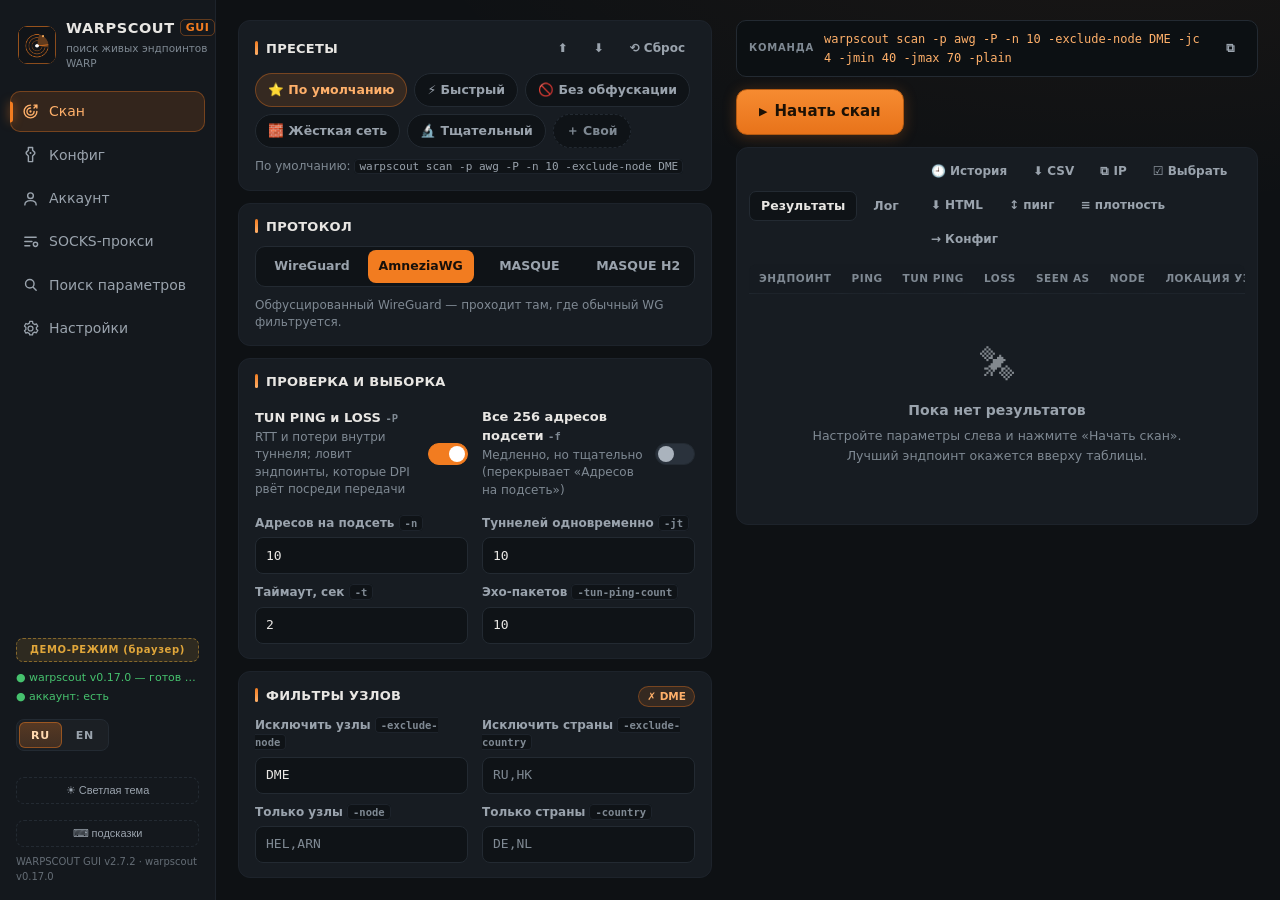
==== commit 93f3a488: "demo 2.7.2: авто-деплой CI (тег v2.7.2)" ====
--- a/index.html
+++ b/index.html
@@ -12,10 +12,10 @@
   <meta http-equiv="Content-Security-Policy" content="default-src 'none'; script-src 'self' file:; style-src 'self' file: 'unsafe-inline'; img-src 'self' file: data:; font-src 'self' file: data:; connect-src 'self' ws://127.0.0.1:* ws://localhost:* http://127.0.0.1:* http://localhost:*; object-src 'none'; base-uri 'none'; form-action 'none'" />
   <meta name="viewport" content="width=device-width, initial-scale=1.0, viewport-fit=cover" />
   <title>WARPSCOUT GUI</title>
-  <link rel="stylesheet" href="css/app.css?v=v2.7.1" />
-  <link rel="stylesheet" href="css/touch.css?v=v2.7.1" />
+  <link rel="stylesheet" href="css/app.css?v=v2.7.2" />
+  <link rel="stylesheet" href="css/touch.css?v=v2.7.2" />
   <link rel="icon" href="icons/favicon.png" />
-  <script src="js/demo-touch.js?v=v2.7.1"></script>
+  <script src="js/demo-touch.js?v=v2.7.2"></script>
 </head>
 <body>
   <div id="app" class="app">
@@ -64,7 +64,7 @@
         </div>
         <button class="sidebar__kbd" id="btnTheme" type="button" title="Переключить светлую/тёмную тему" aria-label="Переключить тему">☀ Светлая тема</button>
         <button class="sidebar__kbd" id="btnKbd" type="button" title="Горячие клавиши (?)" aria-label="Горячие клавиши">⌨ подсказки</button>
-        <div class="sidebar__ver">WARPSCOUT GUI v2.7.1 · warpscout v0.16.0</div>
+        <div class="sidebar__ver">WARPSCOUT GUI v2.7.2 · warpscout v0.17.0</div>
       </div>
     </aside>
 
@@ -190,6 +190,7 @@
             <div class="card" id="cardAwg">
               <div class="card__head"><h2>Обфускация AmneziaWG</h2></div>
               <p class="hint">Jc/Jmin/Jmax — общие с генератором конфигов: правка здесь или на вкладке «Конфиг» синхронно меняет оба. «Случайный junk» рандомизирует набор только на время прогона — конфиг не трогает.</p>
+              <p class="hint">Версия AWG берётся из «Конфиг → Версия»: при «3.1» скан, проверка и SOCKS идут с -p awg31 и таймингами 3.1 — ровно то, что уйдёт в конфиг. Нужен warpscout 0.17+, на старых версиях — обычный -p awg.</p>
               <div class="field">
                 <span class="field__label">Поддельный первый пакет <code>-gen-i1</code></span>
                 <div class="seg seg--wrap" id="i1Seg" role="radiogroup" aria-label="Генерация I1">
@@ -743,7 +744,7 @@
             <div class="card__head"><h2>О приложении</h2></div>
             <p class="hint" data-i18n="off">
               WARPSCOUT GUI — графическая оболочка для консольной утилиты
-              <a href="https://github.com/vernette/warpscout" data-ext>warpscout</a> (v0.16.0, MIT).
+              <a href="https://github.com/vernette/warpscout" data-ext>warpscout</a> (v0.17.0, MIT).
               Ищет живые эндпоинты Cloudflare WARP из вашей сети, показывает узел и регион выхода и генерирует готовые конфиги WireGuard / AmneziaWG.<br/><br/>
               Дефолтная команда: <code>warpscout scan -p awg -P -n 10 -exclude-node DME</code><br/><br/>
               Скан запускается локально, без серверов-посредников: туннели поднимаются с вашей машины.
@@ -862,23 +863,23 @@
     <option value="cdn.jsdelivr.net"></option>
   </datalist>
 
-  <script src="js/mock.js?v=v2.7.1"></script>
-  <script src="js/qrcode.js?v=v2.7.1"></script>
+  <script src="js/mock.js?v=v2.7.2"></script>
+  <script src="js/qrcode.js?v=v2.7.2"></script>
   <!-- ARCH-1 (v2.6.0): монолит app.js нарезан на модули — порядок загрузки строго по номеру -->
-  <script src="js/wsg/01-platform.js?v=v2.7.1"></script>
-  <script src="js/wsg/02-state.js?v=v2.7.1"></script>
-  <script src="js/wsg/03-i18n.js?v=v2.7.1"></script>
-  <script src="js/wsg/04-bridge.js?v=v2.7.1"></script>
-  <script src="js/wsg/05-scan-core.js?v=v2.7.1"></script>
-  <script src="js/wsg/06-results-scan.js?v=v2.7.1"></script>
-  <script src="js/wsg/07-config-presets.js?v=v2.7.1"></script>
-  <script src="js/wsg/08-live-qr.js?v=v2.7.1"></script>
-  <script src="js/wsg/09-state-io.js?v=v2.7.1"></script>
-  <script src="js/wsg/10-ui-panels.js?v=v2.7.1"></script>
-  <script src="js/wsg/11-conf-qc-account.js?v=v2.7.1"></script>
-  <script src="js/wsg/12-socks-tools-ui.js?v=v2.7.1"></script>
-  <script src="js/wsg/13-form-paths.js?v=v2.7.1"></script>
-  <script src="js/wsg/14-data-migrations.js?v=v2.7.1"></script>
-  <script src="js/wsg/15-init.js?v=v2.7.1"></script>
+  <script src="js/wsg/01-platform.js?v=v2.7.2"></script>
+  <script src="js/wsg/02-state.js?v=v2.7.2"></script>
+  <script src="js/wsg/03-i18n.js?v=v2.7.2"></script>
+  <script src="js/wsg/04-bridge.js?v=v2.7.2"></script>
+  <script src="js/wsg/05-scan-core.js?v=v2.7.2"></script>
+  <script src="js/wsg/06-results-scan.js?v=v2.7.2"></script>
+  <script src="js/wsg/07-config-presets.js?v=v2.7.2"></script>
+  <script src="js/wsg/08-live-qr.js?v=v2.7.2"></script>
+  <script src="js/wsg/09-state-io.js?v=v2.7.2"></script>
+  <script src="js/wsg/10-ui-panels.js?v=v2.7.2"></script>
+  <script src="js/wsg/11-conf-qc-account.js?v=v2.7.2"></script>
+  <script src="js/wsg/12-socks-tools-ui.js?v=v2.7.2"></script>
+  <script src="js/wsg/13-form-paths.js?v=v2.7.2"></script>
+  <script src="js/wsg/14-data-migrations.js?v=v2.7.2"></script>
+  <script src="js/wsg/15-init.js?v=v2.7.2"></script>
 </body>
 </html>
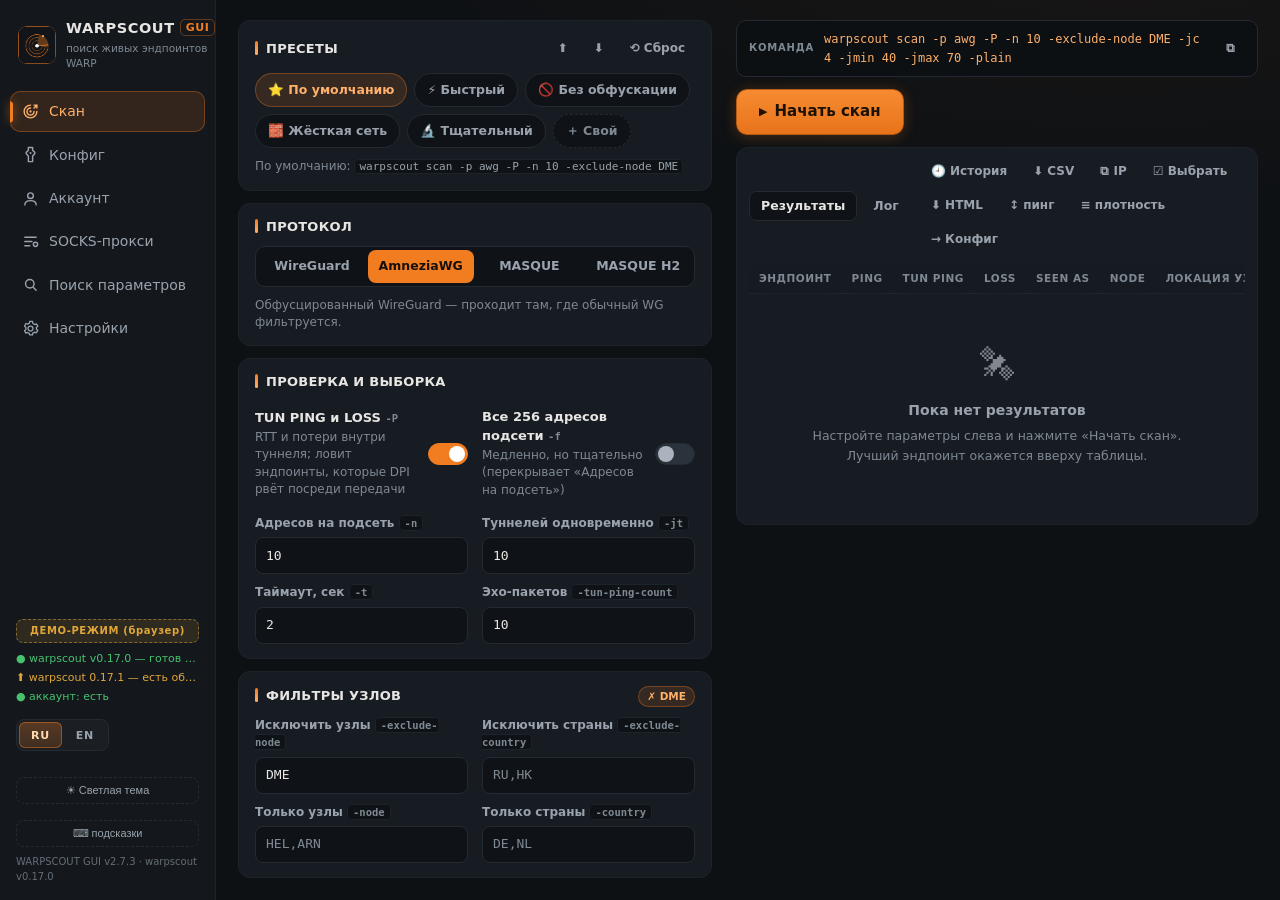
==== commit 733679c0: "demo 2.7.3: авто-деплой CI (тег v2.7.3)" ====
--- a/index.html
+++ b/index.html
@@ -6,16 +6,17 @@
        Все скрипты/стили/картинки — только локальные файлы приложения;
        'unsafe-inline' в style-src нужен статическим style="" и innerHTML;
        file: — явный источник для Android-ассетов (file:-origin, где 'self'
-       ненадёжен); connect-src — только локальный WS/HTTP Neutralino
-       (приложение не ходит во внешние хосты: регистрацию и скан делает
-       ядро warpscout); object/base-uri/form-action закрыты. -->
-  <meta http-equiv="Content-Security-Policy" content="default-src 'none'; script-src 'self' file:; style-src 'self' file: 'unsafe-inline'; img-src 'self' file: data:; font-src 'self' file: data:; connect-src 'self' ws://127.0.0.1:* ws://localhost:* http://127.0.0.1:* http://localhost:*; object-src 'none'; base-uri 'none'; form-action 'none'" />
+       ненадёжен); connect-src — локальный WS/HTTP Neutralino и ЕДИНСТВЕННЫЙ
+       внешний хост https://api.github.com (v2.7.3: read-only проверка
+       последнего релиза warpscout, без данных пользователя — см.
+       checkWsUpdate в 13-form-paths.js); object/base-uri/form-action закрыты. -->
+  <meta http-equiv="Content-Security-Policy" content="default-src 'none'; script-src 'self' file:; style-src 'self' file: 'unsafe-inline'; img-src 'self' file: data:; font-src 'self' file: data:; connect-src 'self' ws://127.0.0.1:* ws://localhost:* http://127.0.0.1:* http://localhost:* https://api.github.com; object-src 'none'; base-uri 'none'; form-action 'none'" />
   <meta name="viewport" content="width=device-width, initial-scale=1.0, viewport-fit=cover" />
   <title>WARPSCOUT GUI</title>
-  <link rel="stylesheet" href="css/app.css?v=v2.7.2" />
-  <link rel="stylesheet" href="css/touch.css?v=v2.7.2" />
+  <link rel="stylesheet" href="css/app.css?v=v2.7.3" />
+  <link rel="stylesheet" href="css/touch.css?v=v2.7.3" />
   <link rel="icon" href="icons/favicon.png" />
-  <script src="js/demo-touch.js?v=v2.7.2"></script>
+  <script src="js/demo-touch.js?v=v2.7.3"></script>
 </head>
 <body>
   <div id="app" class="app">
@@ -60,11 +61,12 @@
         <div class="mode-badge" id="modeBadge" hidden>ДЕМО-РЕЖИМ (браузер)</div>
         <div class="statusline" id="statusline">
           <div class="statusline__row" id="stWs" title="">● warpscout: проверка…</div>
+          <div class="statusline__row" id="stWsUpd" hidden></div>
           <div class="statusline__row" id="stAcc">● аккаунт: проверка…</div>
         </div>
         <button class="sidebar__kbd" id="btnTheme" type="button" title="Переключить светлую/тёмную тему" aria-label="Переключить тему">☀ Светлая тема</button>
         <button class="sidebar__kbd" id="btnKbd" type="button" title="Горячие клавиши (?)" aria-label="Горячие клавиши">⌨ подсказки</button>
-        <div class="sidebar__ver">WARPSCOUT GUI v2.7.2 · warpscout v0.17.0</div>
+        <div class="sidebar__ver">WARPSCOUT GUI v2.7.3 · warpscout v0.17.0</div>
       </div>
     </aside>
 
@@ -863,23 +865,23 @@
     <option value="cdn.jsdelivr.net"></option>
   </datalist>
 
-  <script src="js/mock.js?v=v2.7.2"></script>
-  <script src="js/qrcode.js?v=v2.7.2"></script>
+  <script src="js/mock.js?v=v2.7.3"></script>
+  <script src="js/qrcode.js?v=v2.7.3"></script>
   <!-- ARCH-1 (v2.6.0): монолит app.js нарезан на модули — порядок загрузки строго по номеру -->
-  <script src="js/wsg/01-platform.js?v=v2.7.2"></script>
-  <script src="js/wsg/02-state.js?v=v2.7.2"></script>
-  <script src="js/wsg/03-i18n.js?v=v2.7.2"></script>
-  <script src="js/wsg/04-bridge.js?v=v2.7.2"></script>
-  <script src="js/wsg/05-scan-core.js?v=v2.7.2"></script>
-  <script src="js/wsg/06-results-scan.js?v=v2.7.2"></script>
-  <script src="js/wsg/07-config-presets.js?v=v2.7.2"></script>
-  <script src="js/wsg/08-live-qr.js?v=v2.7.2"></script>
-  <script src="js/wsg/09-state-io.js?v=v2.7.2"></script>
-  <script src="js/wsg/10-ui-panels.js?v=v2.7.2"></script>
-  <script src="js/wsg/11-conf-qc-account.js?v=v2.7.2"></script>
-  <script src="js/wsg/12-socks-tools-ui.js?v=v2.7.2"></script>
-  <script src="js/wsg/13-form-paths.js?v=v2.7.2"></script>
-  <script src="js/wsg/14-data-migrations.js?v=v2.7.2"></script>
-  <script src="js/wsg/15-init.js?v=v2.7.2"></script>
+  <script src="js/wsg/01-platform.js?v=v2.7.3"></script>
+  <script src="js/wsg/02-state.js?v=v2.7.3"></script>
+  <script src="js/wsg/03-i18n.js?v=v2.7.3"></script>
+  <script src="js/wsg/04-bridge.js?v=v2.7.3"></script>
+  <script src="js/wsg/05-scan-core.js?v=v2.7.3"></script>
+  <script src="js/wsg/06-results-scan.js?v=v2.7.3"></script>
+  <script src="js/wsg/07-config-presets.js?v=v2.7.3"></script>
+  <script src="js/wsg/08-live-qr.js?v=v2.7.3"></script>
+  <script src="js/wsg/09-state-io.js?v=v2.7.3"></script>
+  <script src="js/wsg/10-ui-panels.js?v=v2.7.3"></script>
+  <script src="js/wsg/11-conf-qc-account.js?v=v2.7.3"></script>
+  <script src="js/wsg/12-socks-tools-ui.js?v=v2.7.3"></script>
+  <script src="js/wsg/13-form-paths.js?v=v2.7.3"></script>
+  <script src="js/wsg/14-data-migrations.js?v=v2.7.3"></script>
+  <script src="js/wsg/15-init.js?v=v2.7.3"></script>
 </body>
 </html>
--- a/css/app.css
+++ b/css/app.css
@@ -143,6 +143,9 @@
 .statusline__row { font-size: 11px; color: var(--text-faint); white-space: nowrap; overflow: hidden; text-overflow: ellipsis; }
 .statusline__row.is-ok { color: var(--ok); }
 .statusline__row.is-err { color: var(--err); }
+/* v2.7.3: строка «⬆ warpscout … — есть обновление» — клик открывает релизы GUI */
+.statusline__row.is-upd { color: var(--warn); cursor: pointer; }
+.statusline__row.is-upd:hover, .statusline__row.is-upd:focus-visible { text-decoration: underline; }
 
 .sidebar__ver { font-size: 10px; color: var(--text-faint); opacity: 0.75; }
 
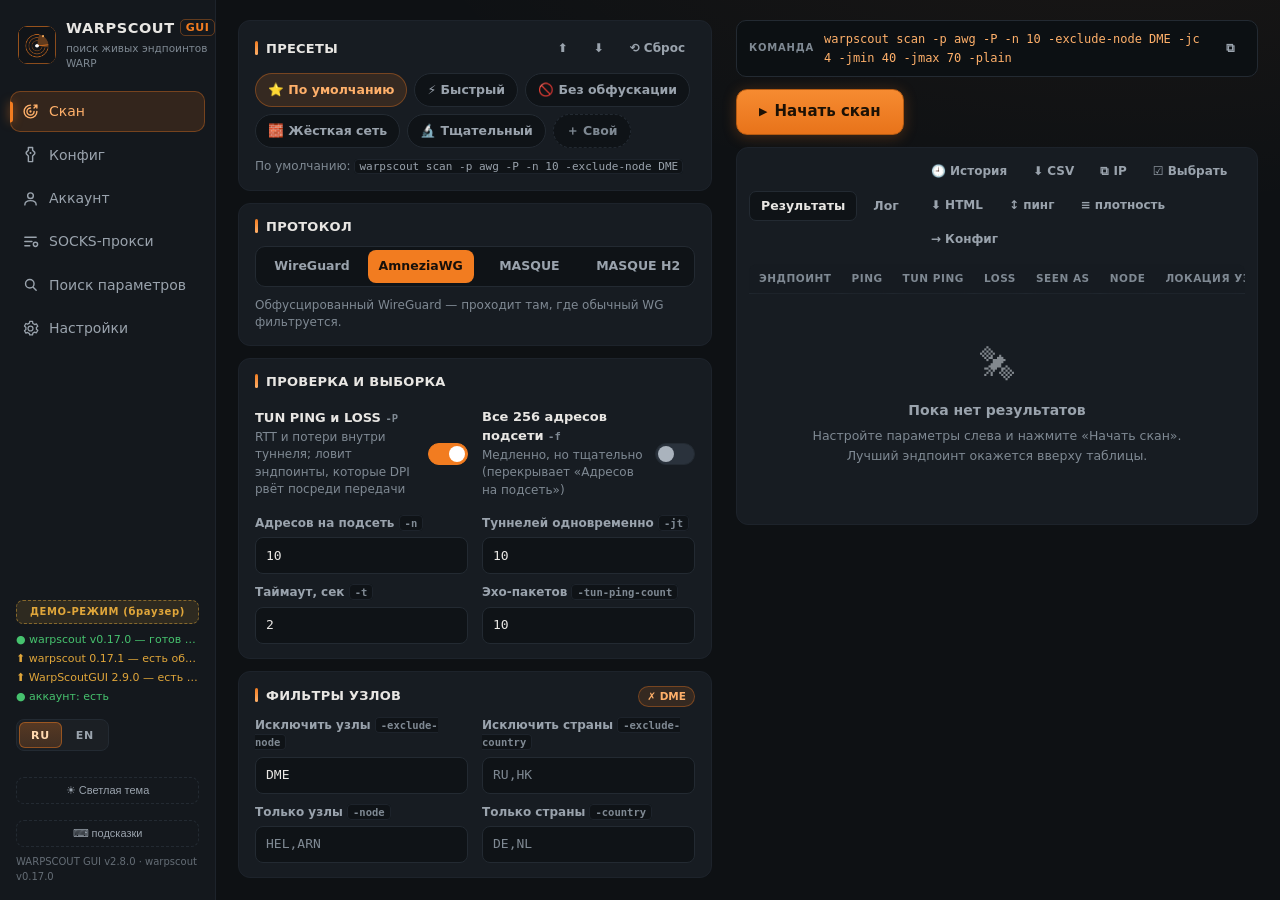
==== commit 82200902: "demo 2.8.0: авто-деплой CI (тег v2.8.0)" ====
--- a/index.html
+++ b/index.html
@@ -13,10 +13,10 @@
   <meta http-equiv="Content-Security-Policy" content="default-src 'none'; script-src 'self' file:; style-src 'self' file: 'unsafe-inline'; img-src 'self' file: data:; font-src 'self' file: data:; connect-src 'self' ws://127.0.0.1:* ws://localhost:* http://127.0.0.1:* http://localhost:* https://api.github.com; object-src 'none'; base-uri 'none'; form-action 'none'" />
   <meta name="viewport" content="width=device-width, initial-scale=1.0, viewport-fit=cover" />
   <title>WARPSCOUT GUI</title>
-  <link rel="stylesheet" href="css/app.css?v=v2.7.3" />
-  <link rel="stylesheet" href="css/touch.css?v=v2.7.3" />
+  <link rel="stylesheet" href="css/app.css?v=v2.8.0" />
+  <link rel="stylesheet" href="css/touch.css?v=v2.8.0" />
   <link rel="icon" href="icons/favicon.png" />
-  <script src="js/demo-touch.js?v=v2.7.3"></script>
+  <script src="js/demo-touch.js?v=v2.8.0"></script>
 </head>
 <body>
   <div id="app" class="app">
@@ -62,11 +62,12 @@
         <div class="statusline" id="statusline">
           <div class="statusline__row" id="stWs" title="">● warpscout: проверка…</div>
           <div class="statusline__row" id="stWsUpd" hidden></div>
+          <div class="statusline__row" id="stGuiUpd" hidden></div>
           <div class="statusline__row" id="stAcc">● аккаунт: проверка…</div>
         </div>
         <button class="sidebar__kbd" id="btnTheme" type="button" title="Переключить светлую/тёмную тему" aria-label="Переключить тему">☀ Светлая тема</button>
         <button class="sidebar__kbd" id="btnKbd" type="button" title="Горячие клавиши (?)" aria-label="Горячие клавиши">⌨ подсказки</button>
-        <div class="sidebar__ver">WARPSCOUT GUI v2.7.3 · warpscout v0.17.0</div>
+        <div class="sidebar__ver">WARPSCOUT GUI v2.8.0 · warpscout v0.17.0</div>
       </div>
     </aside>
 
@@ -228,6 +229,13 @@
                   <div class="hint">Случайные jc/jmin/jmax на этот запуск (перекрывает поля выше)</div>
                 </div>
                 <span class="switch"><input type="checkbox" id="fGenJunk" /><i></i></span>
+              </label>
+              <label class="switch-row" for="fAutoI1">
+                <div>
+                  <div class="switch-row__title">Автоподбор профиля I1</div>
+                  <div class="hint">Если скан пустой — сама переберёт профили QUIC, DNS, SIP, STUN, Random и оставит сработавший в конструкторе. Только для AmneziaWG; скан может занять заметно дольше.</div>
+                </div>
+                <span class="switch"><input type="checkbox" id="fAutoI1" /><i></i></span>
               </label>
             </div>
 
@@ -515,7 +523,7 @@
 
             <div class="card" id="cardExport">
               <div class="card__head"><h2>Экспорт для других клиентов</h2></div>
-              <p class="hint">Тот же аккаунт и те же параметры обфускации в формате Clash.Meta/mihomo: WireGuard+AmneziaWG-прокси и MASQUE-узлы. Reserved-байты WARP возьмите из рабочего Clash/wgcf-конфига того же аккаунта — они привязаны к регистрации. Доп. ключи WireSock (Id/Ip/Ib) попадают только в WireSock-экспорт.</p>
+              <p class="hint">Тот же аккаунт и те же параметры обфускации для сторонних клиентов: Clash.Meta/mihomo (.yaml или .json), WireSock, usque (config.json для MASQUE — приложение само прогонит мини-скан через ядро). Reserved-байты WARP возьмите из рабочего Clash/wgcf-конфига того же аккаунта — они привязаны к регистрации. Доп. ключи WireSock (Id/Ip/Ib) попадают только в WireSock-экспорт.</p>
               <div class="form-grid form-grid--2">
                 <label class="field"><span class="field__label">Reserved (для Clash, опц.)</span><input type="text" id="cfgReserved" placeholder="108, 73, 80" /></label>
                 <label class="field"><span class="field__label">WireSock Id (опц.)</span><input type="text" id="cfgWsId" placeholder="psbank.ru" /></label>
@@ -524,7 +532,9 @@
               </div>
               <div class="row-buttons">
                 <button class="btn btn--ghost btn--sm" id="btnExportClash" type="button">🧩 Clash .yaml</button>
+                <button class="btn btn--ghost btn--sm" id="btnExportClashJson" type="button" title="Сохранить те же прокси в JSON-формате mihomo (формат CLI -conf-type mihomo-json) — для клиентов, читающих JSON-профили">🧩 mihomo .json</button>
                 <button class="btn btn--ghost btn--sm" id="btnExportWs" type="button">🧦 WireSock .conf</button>
+                <button class="btn btn--ghost btn--sm" id="btnExportUsque" type="button" title="Получить config.json для usque (MASQUE): приложение прогонит короткий мини-скан выбранного эндпоинта через ядро и сохранит готовый файл">🪶 usque config.json</button>
               </div>
             </div>
           </div>
@@ -865,23 +875,23 @@
     <option value="cdn.jsdelivr.net"></option>
   </datalist>
 
-  <script src="js/mock.js?v=v2.7.3"></script>
-  <script src="js/qrcode.js?v=v2.7.3"></script>
+  <script src="js/mock.js?v=v2.8.0"></script>
+  <script src="js/qrcode.js?v=v2.8.0"></script>
   <!-- ARCH-1 (v2.6.0): монолит app.js нарезан на модули — порядок загрузки строго по номеру -->
-  <script src="js/wsg/01-platform.js?v=v2.7.3"></script>
-  <script src="js/wsg/02-state.js?v=v2.7.3"></script>
-  <script src="js/wsg/03-i18n.js?v=v2.7.3"></script>
-  <script src="js/wsg/04-bridge.js?v=v2.7.3"></script>
-  <script src="js/wsg/05-scan-core.js?v=v2.7.3"></script>
-  <script src="js/wsg/06-results-scan.js?v=v2.7.3"></script>
-  <script src="js/wsg/07-config-presets.js?v=v2.7.3"></script>
-  <script src="js/wsg/08-live-qr.js?v=v2.7.3"></script>
-  <script src="js/wsg/09-state-io.js?v=v2.7.3"></script>
-  <script src="js/wsg/10-ui-panels.js?v=v2.7.3"></script>
-  <script src="js/wsg/11-conf-qc-account.js?v=v2.7.3"></script>
-  <script src="js/wsg/12-socks-tools-ui.js?v=v2.7.3"></script>
-  <script src="js/wsg/13-form-paths.js?v=v2.7.3"></script>
-  <script src="js/wsg/14-data-migrations.js?v=v2.7.3"></script>
-  <script src="js/wsg/15-init.js?v=v2.7.3"></script>
+  <script src="js/wsg/01-platform.js?v=v2.8.0"></script>
+  <script src="js/wsg/02-state.js?v=v2.8.0"></script>
+  <script src="js/wsg/03-i18n.js?v=v2.8.0"></script>
+  <script src="js/wsg/04-bridge.js?v=v2.8.0"></script>
+  <script src="js/wsg/05-scan-core.js?v=v2.8.0"></script>
+  <script src="js/wsg/06-results-scan.js?v=v2.8.0"></script>
+  <script src="js/wsg/07-config-presets.js?v=v2.8.0"></script>
+  <script src="js/wsg/08-live-qr.js?v=v2.8.0"></script>
+  <script src="js/wsg/09-state-io.js?v=v2.8.0"></script>
+  <script src="js/wsg/10-ui-panels.js?v=v2.8.0"></script>
+  <script src="js/wsg/11-conf-qc-account.js?v=v2.8.0"></script>
+  <script src="js/wsg/12-socks-tools-ui.js?v=v2.8.0"></script>
+  <script src="js/wsg/13-form-paths.js?v=v2.8.0"></script>
+  <script src="js/wsg/14-data-migrations.js?v=v2.8.0"></script>
+  <script src="js/wsg/15-init.js?v=v2.8.0"></script>
 </body>
 </html>
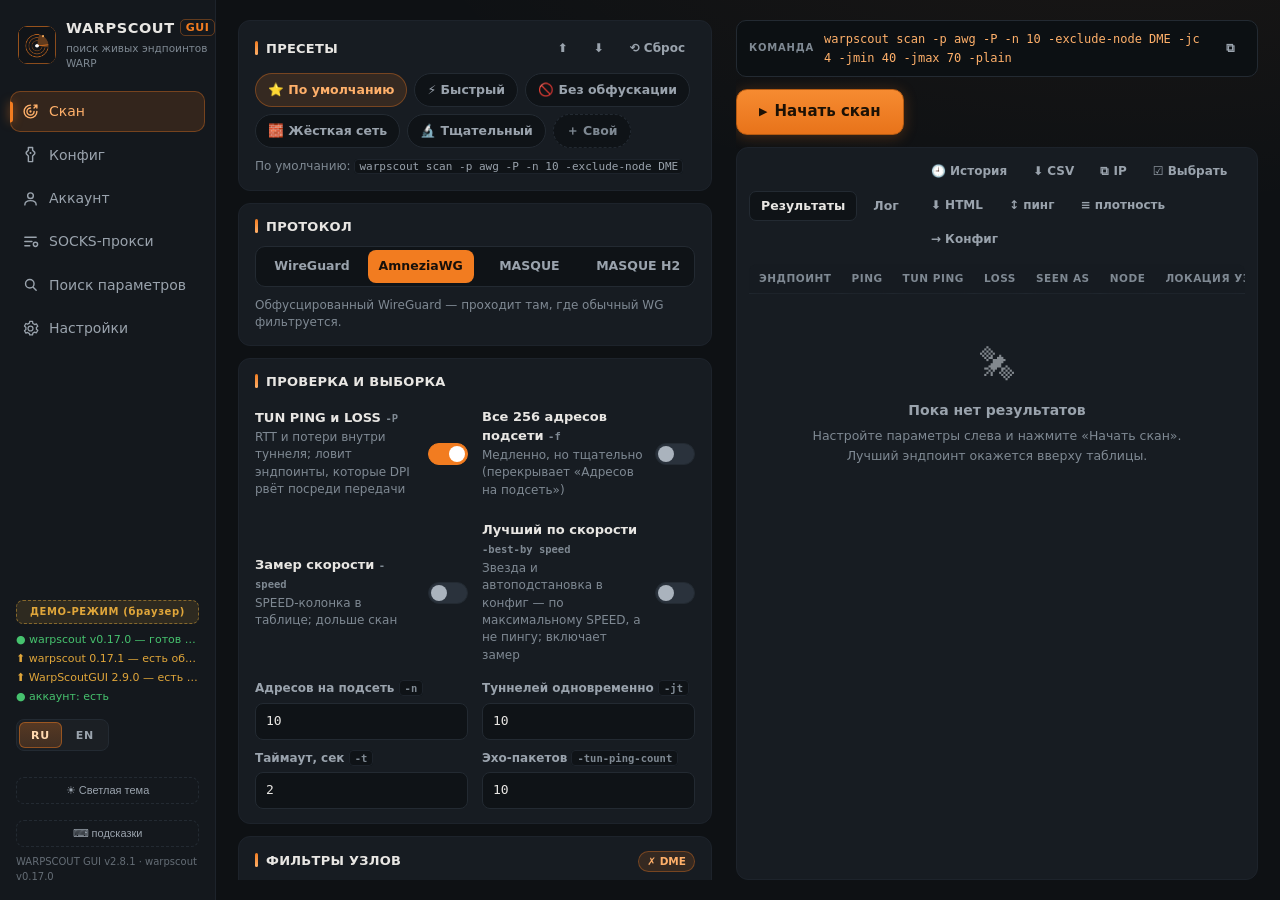
==== commit 2671fec0: "demo 2.8.1: авто-деплой CI (тег v2.8.1)" ====
--- a/index.html
+++ b/index.html
@@ -13,10 +13,10 @@
   <meta http-equiv="Content-Security-Policy" content="default-src 'none'; script-src 'self' file:; style-src 'self' file: 'unsafe-inline'; img-src 'self' file: data:; font-src 'self' file: data:; connect-src 'self' ws://127.0.0.1:* ws://localhost:* http://127.0.0.1:* http://localhost:* https://api.github.com; object-src 'none'; base-uri 'none'; form-action 'none'" />
   <meta name="viewport" content="width=device-width, initial-scale=1.0, viewport-fit=cover" />
   <title>WARPSCOUT GUI</title>
-  <link rel="stylesheet" href="css/app.css?v=v2.8.0" />
-  <link rel="stylesheet" href="css/touch.css?v=v2.8.0" />
+  <link rel="stylesheet" href="css/app.css?v=v2.8.1" />
+  <link rel="stylesheet" href="css/touch.css?v=v2.8.1" />
   <link rel="icon" href="icons/favicon.png" />
-  <script src="js/demo-touch.js?v=v2.8.0"></script>
+  <script src="js/demo-touch.js?v=v2.8.1"></script>
 </head>
 <body>
   <div id="app" class="app">
@@ -67,7 +67,7 @@
         </div>
         <button class="sidebar__kbd" id="btnTheme" type="button" title="Переключить светлую/тёмную тему" aria-label="Переключить тему">☀ Светлая тема</button>
         <button class="sidebar__kbd" id="btnKbd" type="button" title="Горячие клавиши (?)" aria-label="Горячие клавиши">⌨ подсказки</button>
-        <div class="sidebar__ver">WARPSCOUT GUI v2.8.0 · warpscout v0.17.0</div>
+        <div class="sidebar__ver">WARPSCOUT GUI v2.8.1 · warpscout v0.17.0</div>
       </div>
     </aside>
 
@@ -131,6 +131,23 @@
                   </div>
                   <span class="switch"><input type="checkbox" id="fFull" /><i></i></span>
                 </label>
+                <!-- v2.8.1 (запрос пользователя): замер скорости и «Лучший по скорости»
+                     подняты из «WARP-in-WARP и продвинутое» в основную группу флагов —
+                     рядом с -P, без вскрытия «опционально» -->
+                <label class="switch-row" for="fSpeed">
+                  <div>
+                    <div class="switch-row__title">Замер скорости <code>-speed</code></div>
+                    <div class="hint">SPEED-колонка в таблице; дольше скан</div>
+                  </div>
+                  <span class="switch"><input type="checkbox" id="fSpeed" /><i></i></span>
+                </label>
+                <label class="switch-row" for="fBestBySpeed">
+                  <div>
+                    <div class="switch-row__title">Лучший по скорости <code>-best-by speed</code></div>
+                    <div class="hint">Звезда и автоподстановка в конфиг — по максимальному SPEED, а не пингу; включает замер</div>
+                  </div>
+                  <span class="switch"><input type="checkbox" id="fBestBySpeed" /><i></i></span>
+                </label>
                 <label class="field">
                   <span class="field__label">Адресов на подсеть <code>-n</code></span>
                   <input type="number" id="fSample" min="1" max="256" value="10" />
@@ -281,14 +298,6 @@
                 <label class="switch-row" for="fIpv6">
                   <div class="switch-row__title">IPv6-пулы <code>-6</code></div>
                   <span class="switch"><input type="checkbox" id="fIpv6" /><i></i></span>
-                </label>
-                <label class="switch-row" for="fSpeed">
-                  <div class="switch-row__title">Замер скорости <code>-speed</code></div>
-                  <span class="switch"><input type="checkbox" id="fSpeed" /><i></i></span>
-                </label>
-                <label class="switch-row" for="fBestBySpeed">
-                  <div class="switch-row__title">Лучший по скорости <code>-best-by speed</code></div>
-                  <span class="switch"><input type="checkbox" id="fBestBySpeed" /><i></i></span>
                 </label>
               </div>
             </details>
@@ -875,23 +884,23 @@
     <option value="cdn.jsdelivr.net"></option>
   </datalist>
 
-  <script src="js/mock.js?v=v2.8.0"></script>
-  <script src="js/qrcode.js?v=v2.8.0"></script>
+  <script src="js/mock.js?v=v2.8.1"></script>
+  <script src="js/qrcode.js?v=v2.8.1"></script>
   <!-- ARCH-1 (v2.6.0): монолит app.js нарезан на модули — порядок загрузки строго по номеру -->
-  <script src="js/wsg/01-platform.js?v=v2.8.0"></script>
-  <script src="js/wsg/02-state.js?v=v2.8.0"></script>
-  <script src="js/wsg/03-i18n.js?v=v2.8.0"></script>
-  <script src="js/wsg/04-bridge.js?v=v2.8.0"></script>
-  <script src="js/wsg/05-scan-core.js?v=v2.8.0"></script>
-  <script src="js/wsg/06-results-scan.js?v=v2.8.0"></script>
-  <script src="js/wsg/07-config-presets.js?v=v2.8.0"></script>
-  <script src="js/wsg/08-live-qr.js?v=v2.8.0"></script>
-  <script src="js/wsg/09-state-io.js?v=v2.8.0"></script>
-  <script src="js/wsg/10-ui-panels.js?v=v2.8.0"></script>
-  <script src="js/wsg/11-conf-qc-account.js?v=v2.8.0"></script>
-  <script src="js/wsg/12-socks-tools-ui.js?v=v2.8.0"></script>
-  <script src="js/wsg/13-form-paths.js?v=v2.8.0"></script>
-  <script src="js/wsg/14-data-migrations.js?v=v2.8.0"></script>
-  <script src="js/wsg/15-init.js?v=v2.8.0"></script>
+  <script src="js/wsg/01-platform.js?v=v2.8.1"></script>
+  <script src="js/wsg/02-state.js?v=v2.8.1"></script>
+  <script src="js/wsg/03-i18n.js?v=v2.8.1"></script>
+  <script src="js/wsg/04-bridge.js?v=v2.8.1"></script>
+  <script src="js/wsg/05-scan-core.js?v=v2.8.1"></script>
+  <script src="js/wsg/06-results-scan.js?v=v2.8.1"></script>
+  <script src="js/wsg/07-config-presets.js?v=v2.8.1"></script>
+  <script src="js/wsg/08-live-qr.js?v=v2.8.1"></script>
+  <script src="js/wsg/09-state-io.js?v=v2.8.1"></script>
+  <script src="js/wsg/10-ui-panels.js?v=v2.8.1"></script>
+  <script src="js/wsg/11-conf-qc-account.js?v=v2.8.1"></script>
+  <script src="js/wsg/12-socks-tools-ui.js?v=v2.8.1"></script>
+  <script src="js/wsg/13-form-paths.js?v=v2.8.1"></script>
+  <script src="js/wsg/14-data-migrations.js?v=v2.8.1"></script>
+  <script src="js/wsg/15-init.js?v=v2.8.1"></script>
 </body>
 </html>
--- a/css/app.css
+++ b/css/app.css
@@ -1775,3 +1775,26 @@
 #dataRootHint { margin-top: 8px; display: block; }
 #setDataRoot { font-family: var(--mono); font-size: 12px; }
 .form-grid .field > div { flex-wrap: wrap; }
+
+/* ══════════ v2.8.1 (запрос пользователя): «Скан»/«Конфиг» без скролла страницы ══════════
+   Было: два независимых скролла — страница (.main) и колонка параметров
+   (внутренний). Прокрутка страницы уводила колонку настроек за верхний край
+   («поле настроек прячется, остаётся виден хвост у нижней части экрана»),
+   правая колонка тянула высоту документа за собой. Стало: в двухколоночном
+   десктоп-виде страница не скроллится вовсе — сетка строкой minmax(0,1fr)
+   прижимает ОБЕ колонки к высоте вьюпорта, каждая скроллится только внутри
+   себя: слева параметры, справа — командная строка+таблица (пл. пред-
+   просмотр+экспорт). Порог 1081px — ровно над существующим переходом в
+   одноколоночный вид (≤1080px); touch-режим (Android/демо ?touch=1) ведёт
+   себя как мобильный даже на широких экранах — body:not(.touch-ui). */
+@media (min-width: 1081px) {
+  body:not(.touch-ui) .scan-grid, body:not(.touch-ui) .config-grid { grid-template-rows: minmax(0, 1fr); align-items: stretch; }
+  body:not(.touch-ui) .scan-form, body:not(.touch-ui) .config-form { max-height: 100%; min-height: 0; }
+  body:not(.touch-ui) .scan-exec { min-height: 0; overflow-y: auto; }
+  body:not(.touch-ui) .table-wrap { flex: 1 1 auto; min-height: 120px; max-height: none; }
+  body:not(.touch-ui) .log-wrap { flex: 1 1 auto; min-height: 0; display: flex; flex-direction: column; }
+  body:not(.touch-ui) .log-wrap .log { flex: 1 1 auto; min-height: 0; max-height: none; }
+  body:not(.touch-ui) .config-preview { display: flex; flex-direction: column; gap: 12px; min-height: 0; overflow-y: auto; }
+  body:not(.touch-ui) .config-preview > #cardExport { flex: 0 0 auto; }
+  body:not(.touch-ui) .card--preview { height: auto; flex: 1 1 auto; min-height: 280px; }
+}
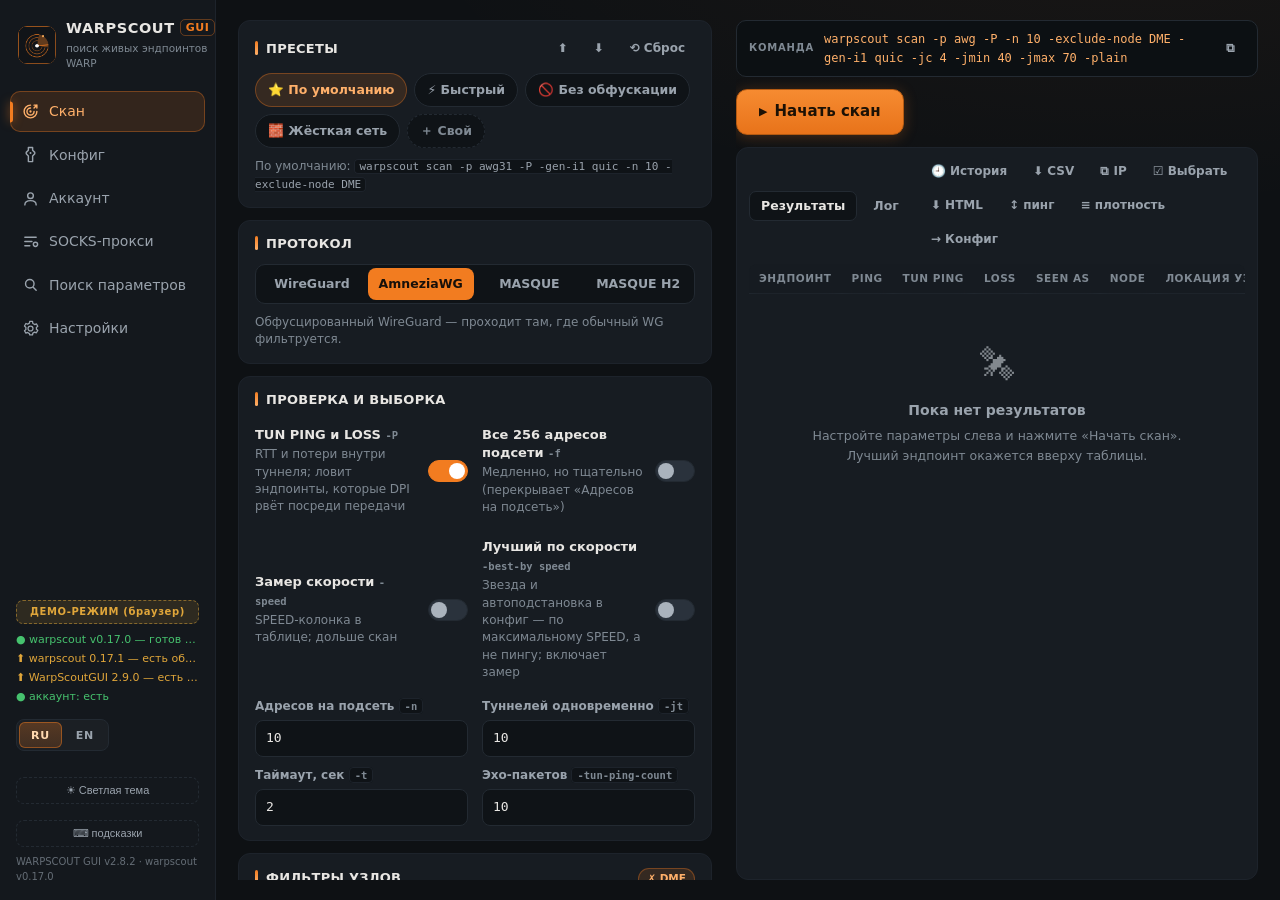
==== commit a00d242a: "demo 2.8.2: авто-деплой CI (тег v2.8.2)" ====
--- a/index.html
+++ b/index.html
@@ -13,10 +13,10 @@
   <meta http-equiv="Content-Security-Policy" content="default-src 'none'; script-src 'self' file:; style-src 'self' file: 'unsafe-inline'; img-src 'self' file: data:; font-src 'self' file: data:; connect-src 'self' ws://127.0.0.1:* ws://localhost:* http://127.0.0.1:* http://localhost:* https://api.github.com; object-src 'none'; base-uri 'none'; form-action 'none'" />
   <meta name="viewport" content="width=device-width, initial-scale=1.0, viewport-fit=cover" />
   <title>WARPSCOUT GUI</title>
-  <link rel="stylesheet" href="css/app.css?v=v2.8.1" />
-  <link rel="stylesheet" href="css/touch.css?v=v2.8.1" />
+  <link rel="stylesheet" href="css/app.css?v=v2.8.2" />
+  <link rel="stylesheet" href="css/touch.css?v=v2.8.2" />
   <link rel="icon" href="icons/favicon.png" />
-  <script src="js/demo-touch.js?v=v2.8.1"></script>
+  <script src="js/demo-touch.js?v=v2.8.2"></script>
 </head>
 <body>
   <div id="app" class="app">
@@ -67,7 +67,7 @@
         </div>
         <button class="sidebar__kbd" id="btnTheme" type="button" title="Переключить светлую/тёмную тему" aria-label="Переключить тему">☀ Светлая тема</button>
         <button class="sidebar__kbd" id="btnKbd" type="button" title="Горячие клавиши (?)" aria-label="Горячие клавиши">⌨ подсказки</button>
-        <div class="sidebar__ver">WARPSCOUT GUI v2.8.1 · warpscout v0.17.0</div>
+        <div class="sidebar__ver">WARPSCOUT GUI v2.8.2 · warpscout v0.17.0</div>
       </div>
     </aside>
 
@@ -91,7 +91,7 @@
                 <button class="chip" data-preset="fast" type="button">⚡ Быстрый</button>
                 <button class="chip" data-preset="noobf" type="button">🚫 Без обфускации</button>
                 <button class="chip" data-preset="hard" type="button">🧱 Жёсткая сеть</button>
-                <button class="chip" data-preset="full" type="button">🔬 Тщательный</button>
+                <!-- v2.8.2: пресет «Тщательный» удалён — дубль тумблера -f выше -->
                 <span id="customPresetChips" class="chips__custom"></span>
                 <button class="chip chip--add" id="btnPresetSave" type="button" title="Сохранить текущие параметры как пресет">＋ Свой</button>
               </div>
@@ -100,7 +100,7 @@
                 <button class="btn btn--primary btn--sm" id="btnPresetSaveOk" type="button">Сохранить</button>
                 <button class="btn btn--ghost btn--sm" id="btnPresetSaveCancel" type="button">Отмена</button>
               </div>
-              <p class="hint" id="presetHint">По умолчанию: <code>warpscout scan -p awg -P -n 10 -exclude-node DME</code></p>
+              <p class="hint" id="presetHint">По умолчанию: <code>warpscout scan -p awg31 -P -gen-i1 quic -n 10 -exclude-node DME</code></p>
             </div>
 
             <div class="card">
@@ -210,12 +210,14 @@
             <div class="card" id="cardAwg">
               <div class="card__head"><h2>Обфускация AmneziaWG</h2></div>
               <p class="hint">Jc/Jmin/Jmax — общие с генератором конфигов: правка здесь или на вкладке «Конфиг» синхронно меняет оба. «Случайный junk» рандомизирует набор только на время прогона — конфиг не трогает.</p>
-              <p class="hint">Версия AWG берётся из «Конфиг → Версия»: при «3.1» скан, проверка и SOCKS идут с -p awg31 и таймингами 3.1 — ровно то, что уйдёт в конфиг. Нужен warpscout 0.17+, на старых версиях — обычный -p awg.</p>
+              <p class="hint">Тумблер и тайминги ниже — общие с «Конфиг → Версия»: при «3.1» скан, проверка и SOCKS идут с -p awg31 и таймингами 3.1 — ровно то, что уйдёт в конфиг. Нужен warpscout 0.17+, на старых версиях — обычный -p awg.</p>
               <div class="field">
                 <span class="field__label">Поддельный первый пакет <code>-gen-i1</code></span>
                 <div class="seg seg--wrap" id="i1Seg" role="radiogroup" aria-label="Генерация I1">
-                  <button class="seg__btn is-active" data-i1="" type="button">iCloud (базовый)</button>
-                  <button class="seg__btn" data-i1="quic" type="button">QUIC</button>
+                  <!-- v2.8.2: дефолтный профиль — QUIC (как в других warpscout GUI);
+                       icloud-зонд остался опцией «iCloud (базовый)» -->
+                  <button class="seg__btn" data-i1="" type="button">iCloud (базовый)</button>
+                  <button class="seg__btn is-active" data-i1="quic" type="button">QUIC</button>
                   <button class="seg__btn" data-i1="dns" type="button">DNS</button>
                   <button class="seg__btn" data-i1="sip" type="button">SIP</button>
                   <button class="seg__btn" data-i1="stun" type="button">STUN</button>
@@ -247,6 +249,41 @@
                 </div>
                 <span class="switch"><input type="checkbox" id="fGenJunk" /><i></i></span>
               </label>
+              <!-- v2.8.2 (запрос пользователя): AWG 3.1 — вкл/выкл и тайминги прямо
+                   на «Скан»; значения общие с «Конфиг → Версия» (единый источник,
+                   как junk-поля выше) -->
+              <label class="switch-row" for="fUse31">
+                <div>
+                  <div class="switch-row__title">Тайминги AWG 3.1 <code>-p awg31</code></div>
+                  <div class="hint">Общий с «Конфиг → Версия»: выключение возвращает скан и конфиг к AWG 2.0</div>
+                </div>
+                <span class="switch"><input type="checkbox" id="fUse31" checked /><i></i></span>
+              </label>
+              <details class="cfg-advanced" id="scan31Details">
+                <summary>Тайминги 3.1 (общие с «Конфиг»)</summary>
+                <div class="form-grid form-grid--2">
+                  <label class="field"><span class="field__label">ContentPaddingAddition</span><input type="text" id="fCpa" value="27-97" /></label>
+                  <label class="field"><span class="field__label">RekeyAfterTime</span><input type="text" id="fRekeyAfter" value="116-131" /></label>
+                  <label class="field"><span class="field__label">RekeyTimeout</span><input type="text" id="fRekeyTo" value="6-9" /></label>
+                  <label class="field"><span class="field__label">RejectAfterTime</span><input type="text" id="fRejectAfter" value="171-196" /></label>
+                  <label class="field"><span class="field__label">KeepaliveTimeout</span><input type="text" id="fKeepaliveTo" value="9-16" /></label>
+                  <label class="field"><span class="field__label">MaxHandshakeAttempts</span><input type="text" id="fMaxHs" value="18-26" /></label>
+                </div>
+                <label class="switch-row" for="fTrailers">
+                  <div>
+                    <div class="switch-row__title">RandomTrailers</div>
+                    <div class="hint">Случайные байты в хэндшейках и нули внутри data-пакетов</div>
+                  </div>
+                  <span class="switch"><input type="checkbox" id="fTrailers" checked /><i></i></span>
+                </label>
+                <label class="switch-row" for="fNoCookies">
+                  <div>
+                    <div class="switch-row__title">DisableCookies</div>
+                    <div class="hint">Не отвечать cookie-реплеями — это фингерпринт под активным зондированием</div>
+                  </div>
+                  <span class="switch"><input type="checkbox" id="fNoCookies" checked /><i></i></span>
+                </label>
+              </details>
               <label class="switch-row" for="fAutoI1">
                 <div>
                   <div class="switch-row__title">Автоподбор профиля I1</div>
@@ -301,12 +338,25 @@
                 </label>
               </div>
             </details>
+
+            <!-- v2.8.2 (вариант 1, запрос пользователя): ручной ввод флагов
+                 warpscout в консоль-стиле — всё, чего нет в форме; валидация
+                 по белому списку (parseExtraArgs, 05-scan-core) -->
+            <div class="card" id="cardExtra">
+              <div class="card__head"><h2>Свои флаги CLI</h2></div>
+              <label class="field">
+                <span class="field__label">Свои флаги warpscout</span>
+                <input type="text" id="fExtraArgs" class="mono-input" placeholder="-sweep-ports 2408,500 -emoji" spellcheck="false" autocomplete="off" />
+              </label>
+              <p class="hint">Флаги, которых нет в форме, — как в консоли: -sweep-ports 2408,500, -mtu 1280, -dns 1.1.1.1, -table-off, -emoji, -conf out.conf -conf-type mihomo. Что форма расставляет сама (протокол, -P, -gen-i1, тайминги…), сюда писать не нужно — валидация не пропустит.</p>
+              <div class="hint extra-args__msg" id="extraArgsMsg" hidden></div>
+            </div>
           </div>
 
           <div class="scan-exec">
             <div class="cmd-bar" id="cmdBar" title="Точная команда, которая будет запущена">
               <span class="cmd-bar__label">команда</span>
-              <code class="cmd-bar__cmd" id="cmdPreview">warpscout scan -p awg -P -n 10 -exclude-node DME</code>
+              <code class="cmd-bar__cmd" id="cmdPreview">warpscout scan -p awg31 -P -gen-i1 quic -n 10 -exclude-node DME</code>
               <button class="btn btn--ghost btn--sm" id="btnCopyCmd" type="button" title="Скопировать команду">⧉</button>
             </div>
             <div class="run-row">
@@ -767,7 +817,7 @@
               WARPSCOUT GUI — графическая оболочка для консольной утилиты
               <a href="https://github.com/vernette/warpscout" data-ext>warpscout</a> (v0.17.0, MIT).
               Ищет живые эндпоинты Cloudflare WARP из вашей сети, показывает узел и регион выхода и генерирует готовые конфиги WireGuard / AmneziaWG.<br/><br/>
-              Дефолтная команда: <code>warpscout scan -p awg -P -n 10 -exclude-node DME</code><br/><br/>
+              Дефолтная команда: <code>warpscout scan -p awg31 -P -gen-i1 quic -n 10 -exclude-node DME</code><br/><br/>
               Скан запускается локально, без серверов-посредников: туннели поднимаются с вашей машины.
             </p>
           </div>
@@ -884,23 +934,23 @@
     <option value="cdn.jsdelivr.net"></option>
   </datalist>
 
-  <script src="js/mock.js?v=v2.8.1"></script>
-  <script src="js/qrcode.js?v=v2.8.1"></script>
+  <script src="js/mock.js?v=v2.8.2"></script>
+  <script src="js/qrcode.js?v=v2.8.2"></script>
   <!-- ARCH-1 (v2.6.0): монолит app.js нарезан на модули — порядок загрузки строго по номеру -->
-  <script src="js/wsg/01-platform.js?v=v2.8.1"></script>
-  <script src="js/wsg/02-state.js?v=v2.8.1"></script>
-  <script src="js/wsg/03-i18n.js?v=v2.8.1"></script>
-  <script src="js/wsg/04-bridge.js?v=v2.8.1"></script>
-  <script src="js/wsg/05-scan-core.js?v=v2.8.1"></script>
-  <script src="js/wsg/06-results-scan.js?v=v2.8.1"></script>
-  <script src="js/wsg/07-config-presets.js?v=v2.8.1"></script>
-  <script src="js/wsg/08-live-qr.js?v=v2.8.1"></script>
-  <script src="js/wsg/09-state-io.js?v=v2.8.1"></script>
-  <script src="js/wsg/10-ui-panels.js?v=v2.8.1"></script>
-  <script src="js/wsg/11-conf-qc-account.js?v=v2.8.1"></script>
-  <script src="js/wsg/12-socks-tools-ui.js?v=v2.8.1"></script>
-  <script src="js/wsg/13-form-paths.js?v=v2.8.1"></script>
-  <script src="js/wsg/14-data-migrations.js?v=v2.8.1"></script>
-  <script src="js/wsg/15-init.js?v=v2.8.1"></script>
+  <script src="js/wsg/01-platform.js?v=v2.8.2"></script>
+  <script src="js/wsg/02-state.js?v=v2.8.2"></script>
+  <script src="js/wsg/03-i18n.js?v=v2.8.2"></script>
+  <script src="js/wsg/04-bridge.js?v=v2.8.2"></script>
+  <script src="js/wsg/05-scan-core.js?v=v2.8.2"></script>
+  <script src="js/wsg/06-results-scan.js?v=v2.8.2"></script>
+  <script src="js/wsg/07-config-presets.js?v=v2.8.2"></script>
+  <script src="js/wsg/08-live-qr.js?v=v2.8.2"></script>
+  <script src="js/wsg/09-state-io.js?v=v2.8.2"></script>
+  <script src="js/wsg/10-ui-panels.js?v=v2.8.2"></script>
+  <script src="js/wsg/11-conf-qc-account.js?v=v2.8.2"></script>
+  <script src="js/wsg/12-socks-tools-ui.js?v=v2.8.2"></script>
+  <script src="js/wsg/13-form-paths.js?v=v2.8.2"></script>
+  <script src="js/wsg/14-data-migrations.js?v=v2.8.2"></script>
+  <script src="js/wsg/15-init.js?v=v2.8.2"></script>
 </body>
 </html>
--- a/css/app.css
+++ b/css/app.css
@@ -1798,3 +1798,8 @@
   body:not(.touch-ui) .config-preview > #cardExport { flex: 0 0 auto; }
   body:not(.touch-ui) .card--preview { height: auto; flex: 1 1 auto; min-height: 280px; }
 }
+
+/* ── v2.8.2 (вариант 1): «Свои флаги CLI» — mono-поле и строка живой валидации ── */
+.mono-input { font-family: var(--mono); font-size: 12.5px; }
+.extra-args__msg.is-ok { color: var(--ok); }
+.extra-args__msg.is-err { color: var(--err, #ff6b6b); font-weight: 600; }
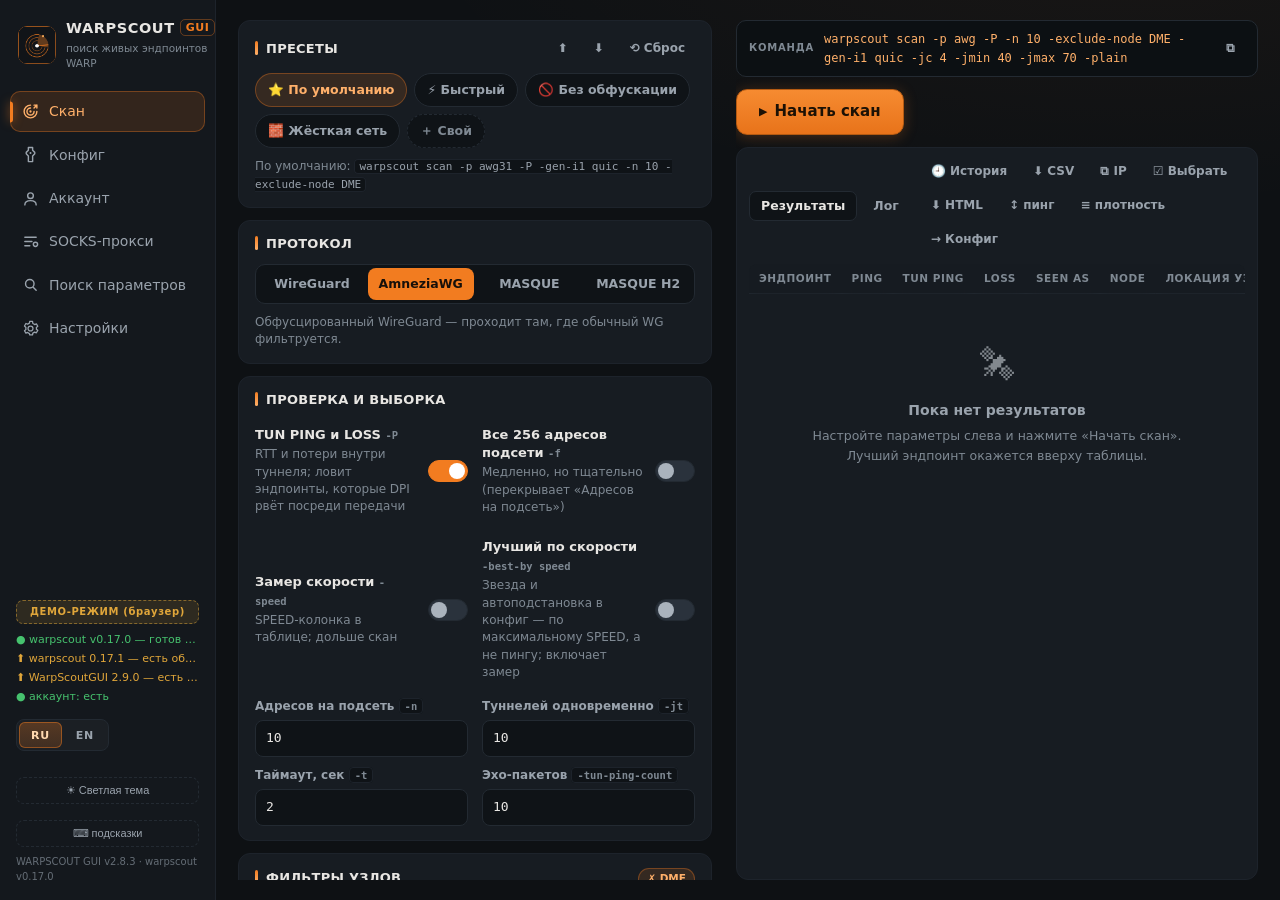
==== commit 5733b6d2: "demo 2.8.3: авто-деплой CI (тег v2.8.3)" ====
--- a/index.html
+++ b/index.html
@@ -13,10 +13,10 @@
   <meta http-equiv="Content-Security-Policy" content="default-src 'none'; script-src 'self' file:; style-src 'self' file: 'unsafe-inline'; img-src 'self' file: data:; font-src 'self' file: data:; connect-src 'self' ws://127.0.0.1:* ws://localhost:* http://127.0.0.1:* http://localhost:* https://api.github.com; object-src 'none'; base-uri 'none'; form-action 'none'" />
   <meta name="viewport" content="width=device-width, initial-scale=1.0, viewport-fit=cover" />
   <title>WARPSCOUT GUI</title>
-  <link rel="stylesheet" href="css/app.css?v=v2.8.2" />
-  <link rel="stylesheet" href="css/touch.css?v=v2.8.2" />
+  <link rel="stylesheet" href="css/app.css?v=v2.8.3" />
+  <link rel="stylesheet" href="css/touch.css?v=v2.8.3" />
   <link rel="icon" href="icons/favicon.png" />
-  <script src="js/demo-touch.js?v=v2.8.2"></script>
+  <script src="js/demo-touch.js?v=v2.8.3"></script>
 </head>
 <body>
   <div id="app" class="app">
@@ -67,7 +67,7 @@
         </div>
         <button class="sidebar__kbd" id="btnTheme" type="button" title="Переключить светлую/тёмную тему" aria-label="Переключить тему">☀ Светлая тема</button>
         <button class="sidebar__kbd" id="btnKbd" type="button" title="Горячие клавиши (?)" aria-label="Горячие клавиши">⌨ подсказки</button>
-        <div class="sidebar__ver">WARPSCOUT GUI v2.8.2 · warpscout v0.17.0</div>
+        <div class="sidebar__ver">WARPSCOUT GUI v2.8.3 · warpscout v0.17.0</div>
       </div>
     </aside>
 
@@ -934,23 +934,23 @@
     <option value="cdn.jsdelivr.net"></option>
   </datalist>
 
-  <script src="js/mock.js?v=v2.8.2"></script>
-  <script src="js/qrcode.js?v=v2.8.2"></script>
+  <script src="js/mock.js?v=v2.8.3"></script>
+  <script src="js/qrcode.js?v=v2.8.3"></script>
   <!-- ARCH-1 (v2.6.0): монолит app.js нарезан на модули — порядок загрузки строго по номеру -->
-  <script src="js/wsg/01-platform.js?v=v2.8.2"></script>
-  <script src="js/wsg/02-state.js?v=v2.8.2"></script>
-  <script src="js/wsg/03-i18n.js?v=v2.8.2"></script>
-  <script src="js/wsg/04-bridge.js?v=v2.8.2"></script>
-  <script src="js/wsg/05-scan-core.js?v=v2.8.2"></script>
-  <script src="js/wsg/06-results-scan.js?v=v2.8.2"></script>
-  <script src="js/wsg/07-config-presets.js?v=v2.8.2"></script>
-  <script src="js/wsg/08-live-qr.js?v=v2.8.2"></script>
-  <script src="js/wsg/09-state-io.js?v=v2.8.2"></script>
-  <script src="js/wsg/10-ui-panels.js?v=v2.8.2"></script>
-  <script src="js/wsg/11-conf-qc-account.js?v=v2.8.2"></script>
-  <script src="js/wsg/12-socks-tools-ui.js?v=v2.8.2"></script>
-  <script src="js/wsg/13-form-paths.js?v=v2.8.2"></script>
-  <script src="js/wsg/14-data-migrations.js?v=v2.8.2"></script>
-  <script src="js/wsg/15-init.js?v=v2.8.2"></script>
+  <script src="js/wsg/01-platform.js?v=v2.8.3"></script>
+  <script src="js/wsg/02-state.js?v=v2.8.3"></script>
+  <script src="js/wsg/03-i18n.js?v=v2.8.3"></script>
+  <script src="js/wsg/04-bridge.js?v=v2.8.3"></script>
+  <script src="js/wsg/05-scan-core.js?v=v2.8.3"></script>
+  <script src="js/wsg/06-results-scan.js?v=v2.8.3"></script>
+  <script src="js/wsg/07-config-presets.js?v=v2.8.3"></script>
+  <script src="js/wsg/08-live-qr.js?v=v2.8.3"></script>
+  <script src="js/wsg/09-state-io.js?v=v2.8.3"></script>
+  <script src="js/wsg/10-ui-panels.js?v=v2.8.3"></script>
+  <script src="js/wsg/11-conf-qc-account.js?v=v2.8.3"></script>
+  <script src="js/wsg/12-socks-tools-ui.js?v=v2.8.3"></script>
+  <script src="js/wsg/13-form-paths.js?v=v2.8.3"></script>
+  <script src="js/wsg/14-data-migrations.js?v=v2.8.3"></script>
+  <script src="js/wsg/15-init.js?v=v2.8.3"></script>
 </body>
 </html>
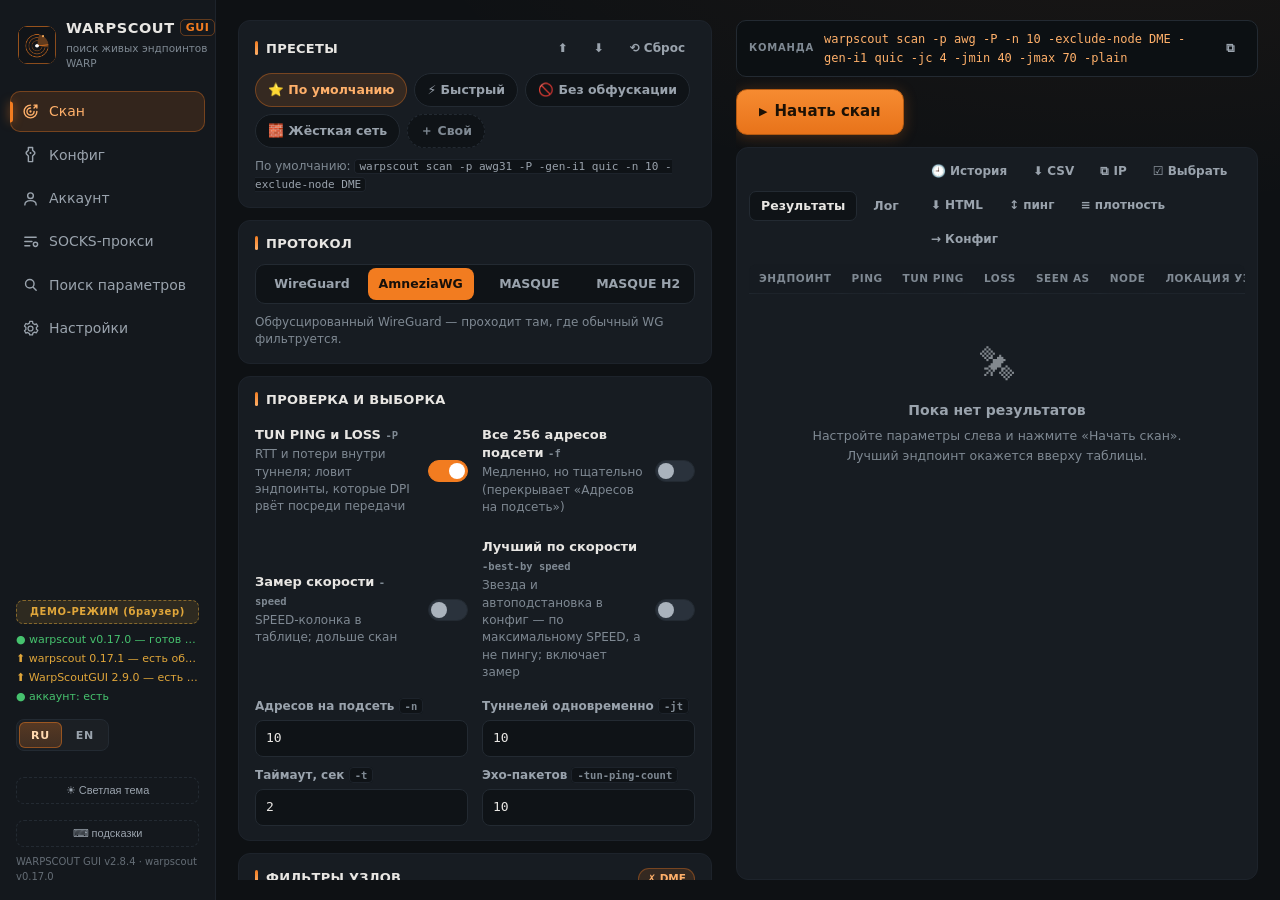
==== commit 916a6c0b: "demo 2.8.4: авто-деплой CI (тег v2.8.4)" ====
--- a/index.html
+++ b/index.html
@@ -13,10 +13,10 @@
   <meta http-equiv="Content-Security-Policy" content="default-src 'none'; script-src 'self' file:; style-src 'self' file: 'unsafe-inline'; img-src 'self' file: data:; font-src 'self' file: data:; connect-src 'self' ws://127.0.0.1:* ws://localhost:* http://127.0.0.1:* http://localhost:* https://api.github.com; object-src 'none'; base-uri 'none'; form-action 'none'" />
   <meta name="viewport" content="width=device-width, initial-scale=1.0, viewport-fit=cover" />
   <title>WARPSCOUT GUI</title>
-  <link rel="stylesheet" href="css/app.css?v=v2.8.3" />
-  <link rel="stylesheet" href="css/touch.css?v=v2.8.3" />
+  <link rel="stylesheet" href="css/app.css?v=v2.8.4" />
+  <link rel="stylesheet" href="css/touch.css?v=v2.8.4" />
   <link rel="icon" href="icons/favicon.png" />
-  <script src="js/demo-touch.js?v=v2.8.3"></script>
+  <script src="js/demo-touch.js?v=v2.8.4"></script>
 </head>
 <body>
   <div id="app" class="app">
@@ -67,7 +67,7 @@
         </div>
         <button class="sidebar__kbd" id="btnTheme" type="button" title="Переключить светлую/тёмную тему" aria-label="Переключить тему">☀ Светлая тема</button>
         <button class="sidebar__kbd" id="btnKbd" type="button" title="Горячие клавиши (?)" aria-label="Горячие клавиши">⌨ подсказки</button>
-        <div class="sidebar__ver">WARPSCOUT GUI v2.8.3 · warpscout v0.17.0</div>
+        <div class="sidebar__ver">WARPSCOUT GUI v2.8.4 · warpscout v0.17.0</div>
       </div>
     </aside>
 
@@ -934,23 +934,23 @@
     <option value="cdn.jsdelivr.net"></option>
   </datalist>
 
-  <script src="js/mock.js?v=v2.8.3"></script>
-  <script src="js/qrcode.js?v=v2.8.3"></script>
+  <script src="js/mock.js?v=v2.8.4"></script>
+  <script src="js/qrcode.js?v=v2.8.4"></script>
   <!-- ARCH-1 (v2.6.0): монолит app.js нарезан на модули — порядок загрузки строго по номеру -->
-  <script src="js/wsg/01-platform.js?v=v2.8.3"></script>
-  <script src="js/wsg/02-state.js?v=v2.8.3"></script>
-  <script src="js/wsg/03-i18n.js?v=v2.8.3"></script>
-  <script src="js/wsg/04-bridge.js?v=v2.8.3"></script>
-  <script src="js/wsg/05-scan-core.js?v=v2.8.3"></script>
-  <script src="js/wsg/06-results-scan.js?v=v2.8.3"></script>
-  <script src="js/wsg/07-config-presets.js?v=v2.8.3"></script>
-  <script src="js/wsg/08-live-qr.js?v=v2.8.3"></script>
-  <script src="js/wsg/09-state-io.js?v=v2.8.3"></script>
-  <script src="js/wsg/10-ui-panels.js?v=v2.8.3"></script>
-  <script src="js/wsg/11-conf-qc-account.js?v=v2.8.3"></script>
-  <script src="js/wsg/12-socks-tools-ui.js?v=v2.8.3"></script>
-  <script src="js/wsg/13-form-paths.js?v=v2.8.3"></script>
-  <script src="js/wsg/14-data-migrations.js?v=v2.8.3"></script>
-  <script src="js/wsg/15-init.js?v=v2.8.3"></script>
+  <script src="js/wsg/01-platform.js?v=v2.8.4"></script>
+  <script src="js/wsg/02-state.js?v=v2.8.4"></script>
+  <script src="js/wsg/03-i18n.js?v=v2.8.4"></script>
+  <script src="js/wsg/04-bridge.js?v=v2.8.4"></script>
+  <script src="js/wsg/05-scan-core.js?v=v2.8.4"></script>
+  <script src="js/wsg/06-results-scan.js?v=v2.8.4"></script>
+  <script src="js/wsg/07-config-presets.js?v=v2.8.4"></script>
+  <script src="js/wsg/08-live-qr.js?v=v2.8.4"></script>
+  <script src="js/wsg/09-state-io.js?v=v2.8.4"></script>
+  <script src="js/wsg/10-ui-panels.js?v=v2.8.4"></script>
+  <script src="js/wsg/11-conf-qc-account.js?v=v2.8.4"></script>
+  <script src="js/wsg/12-socks-tools-ui.js?v=v2.8.4"></script>
+  <script src="js/wsg/13-form-paths.js?v=v2.8.4"></script>
+  <script src="js/wsg/14-data-migrations.js?v=v2.8.4"></script>
+  <script src="js/wsg/15-init.js?v=v2.8.4"></script>
 </body>
 </html>
